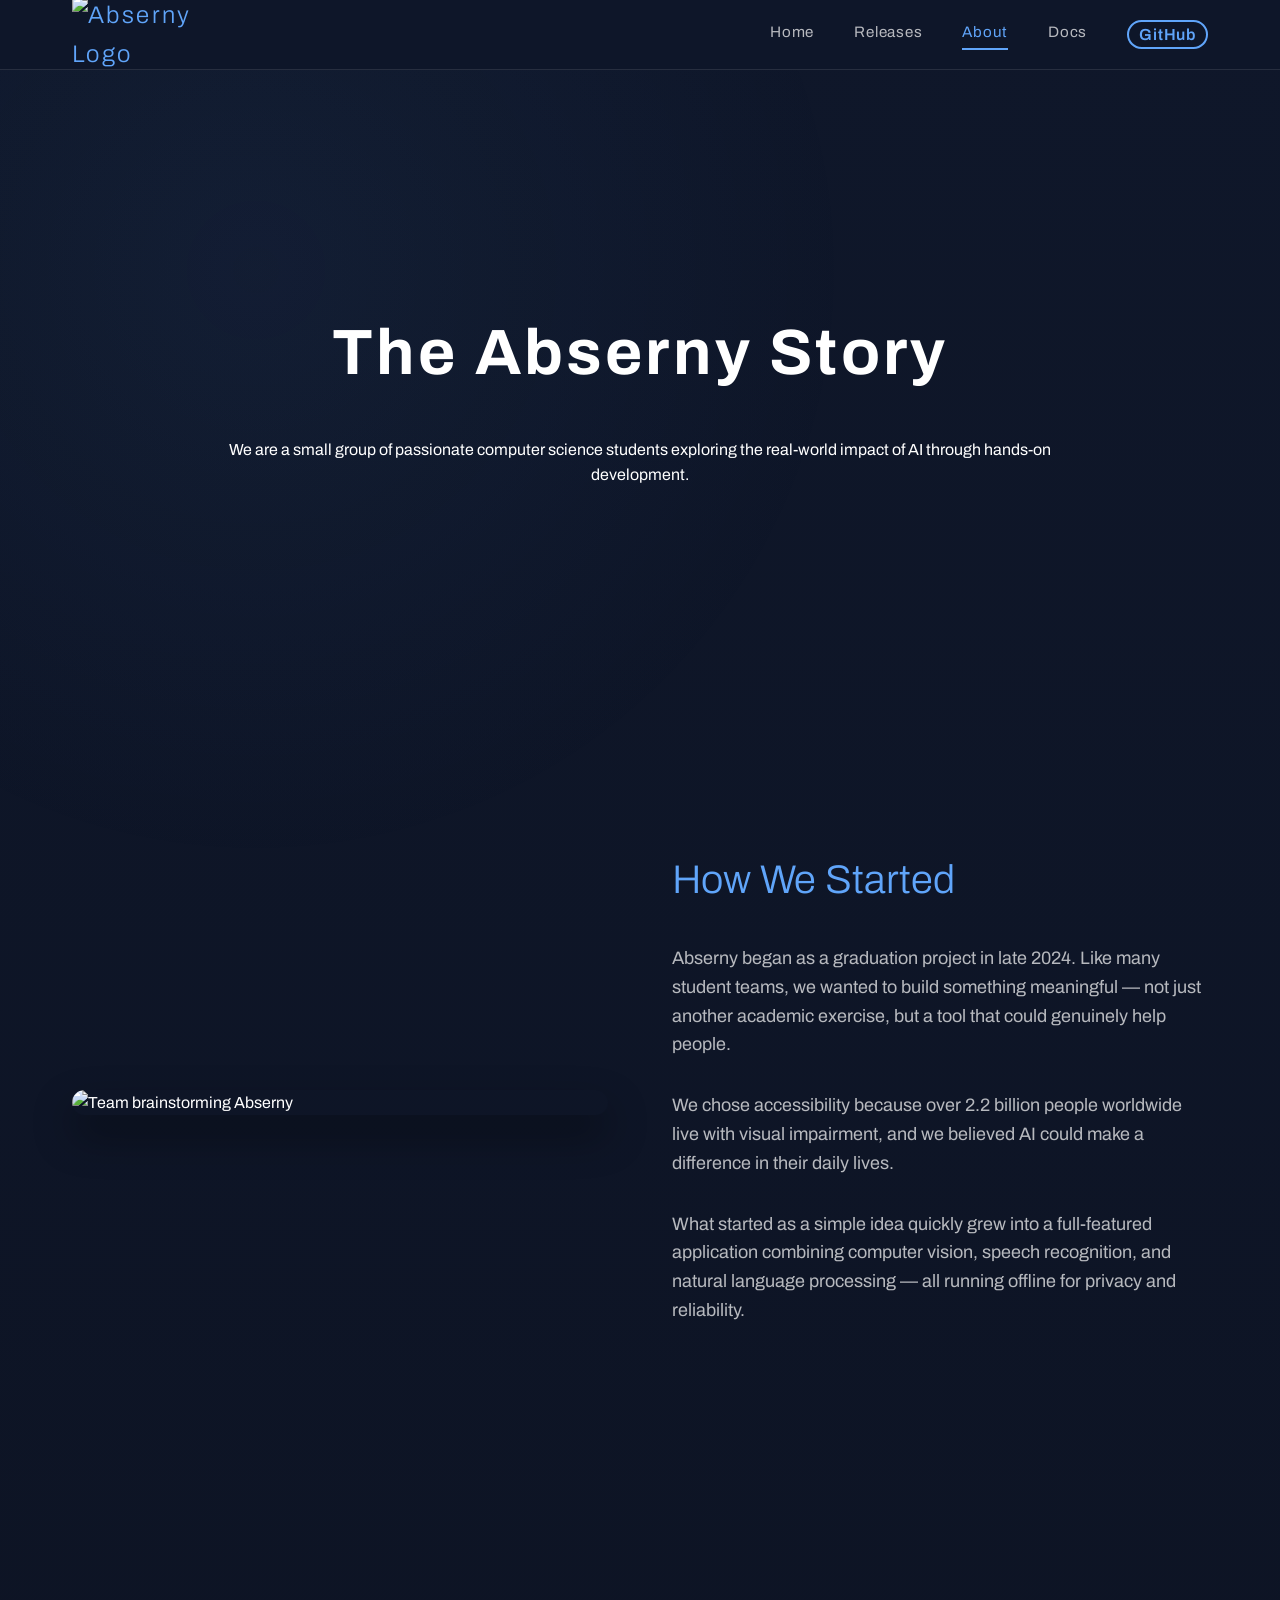
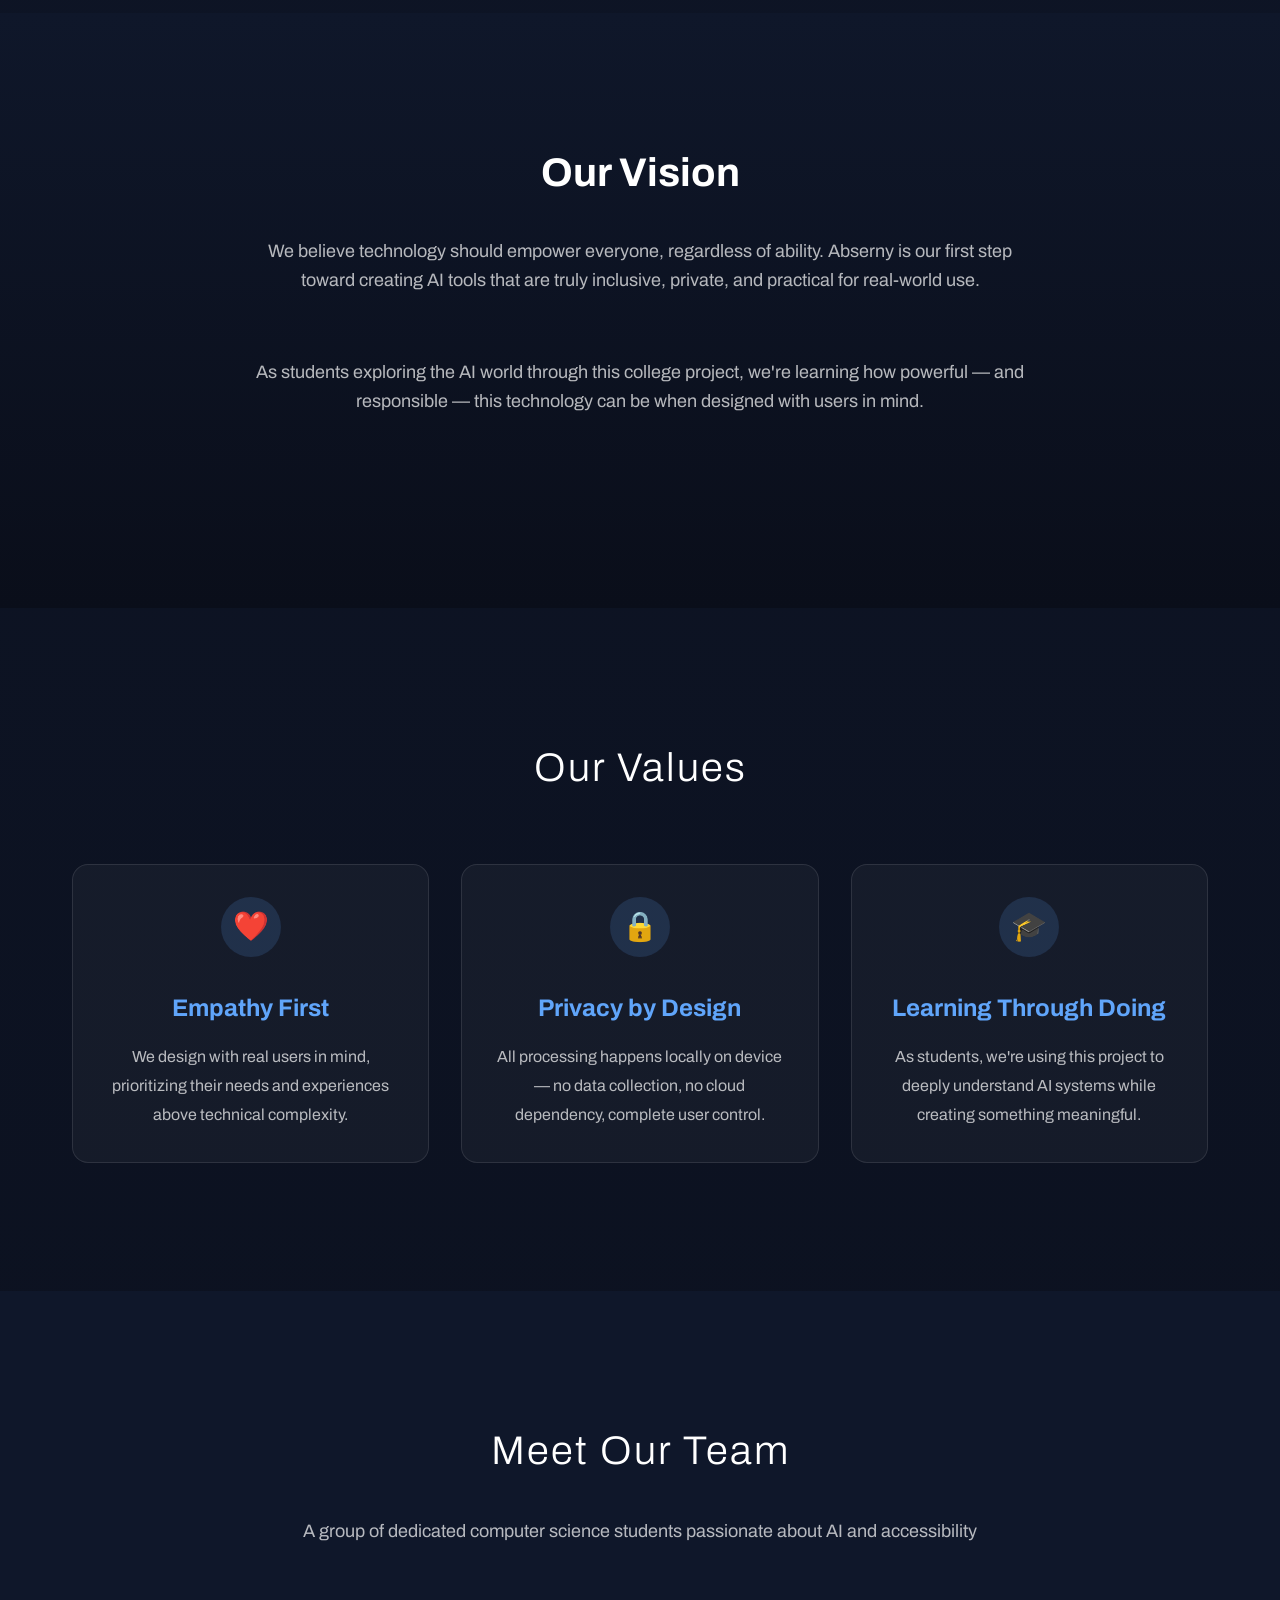
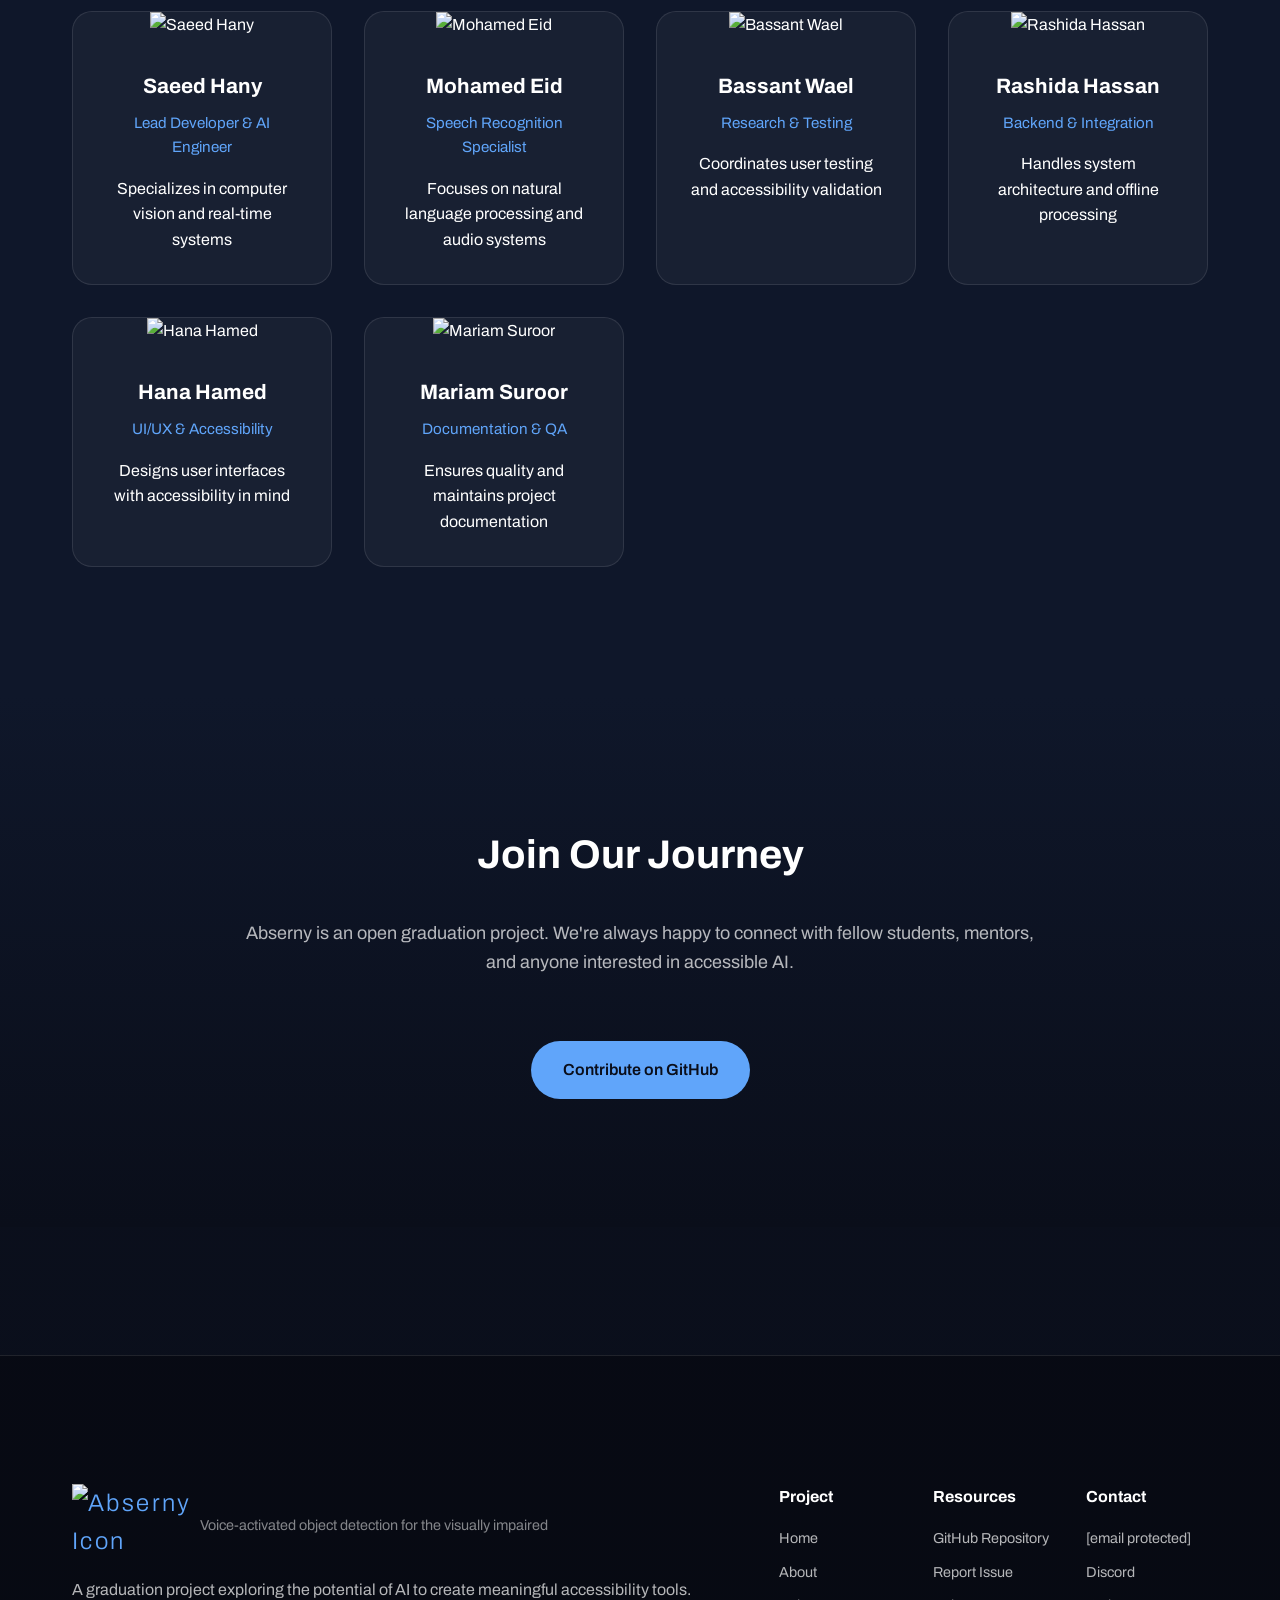
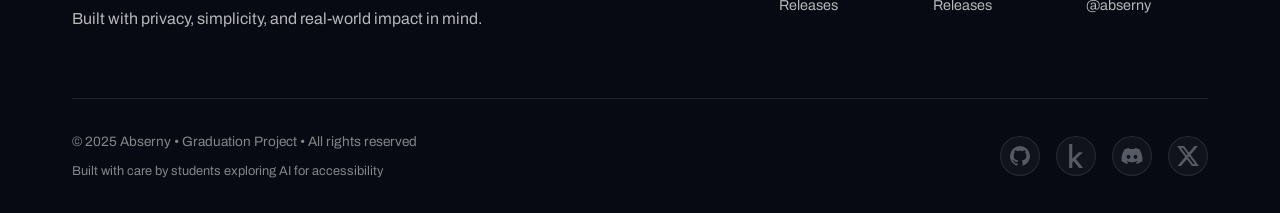
==== about.html @ bee93cde "clean things" ====
<!DOCTYPE html>
<html lang="en">
    <head>
        <meta charset="UTF-8">
        <meta name="viewport" content="width=device-width, initial-scale=1.0">
        <title>About Abserny - Our Team & Vision</title>
        <meta name="description" content="Learn about the Abserny team and our mission to create accessible AI tools for the visually impaired.">

        <!-- Fonts -->
        <link rel="preconnect" href="https://fonts.googleapis.com">
        <link rel="preconnect" href="https://fonts.gstatic.com" crossorigin>
        <link href="https://fonts.googleapis.com/css2?family=Archivo:ital,wght@0,100..900;1,100..900&display=swap" rel="stylesheet">

        <!-- Styles -->
        <link rel="stylesheet" href="style/style.css">
        <link rel="stylesheet" href="style/all.min.css">
    </head>
    <body>
        <!-- Header -->
        <header>
            <div class="container-header">
                <div class="header-content">
                    <a href="index.html" class="logo">
                        <img src="assets/images/absernyy.png" alt="Abserny Logo" width="120">
                    </a>
                    <nav>
                        <a href="index.html">Home</a>
                        <a href="releases.html">Releases</a>
                        <a href="about.html" class="active">About</a>
                        <a href="https://abserny.github.io/abserny.org/" target="_blank">Docs <i class="fas fa-external-link-alt"></i></a>
                        <a href="https://github.com/Abserny" class="github" target="_blank">GitHub</a>
                    </nav>
                </div>
            </div>
        </header>

        <main>
            <!-- Hero -->
            <section class="about-hero">
                <div class="container">
                    <div class="about-hero-content">
                        <h1>The Abserny Story</h1>
                        <p>We are a small group of passionate computer science students exploring the real-world impact of AI through hands-on development.</p>
                    </div>
                </div>
            </section>

            <!-- How We Started -->
            <section class="story-section">
                <div class="container">
                    <div class="story-grid">
                        <div class="story-image">
                            <img src="assets/images/fb.jpg" alt="Team brainstorming Abserny">
                        </div>
                        <div class="story-content">
                            <h2>How We Started</h2>
                            <p>Abserny began as a graduation project in late 2024. Like many student teams, we wanted to build something meaningful — not just another academic exercise, but a tool that could genuinely help people.</p>
                            <p>We chose accessibility because over 2.2 billion people worldwide live with visual impairment, and we believed AI could make a difference in their daily lives.</p>
                            <p>What started as a simple idea quickly grew into a full-featured application combining computer vision, speech recognition, and natural language processing — all running offline for privacy and reliability.</p>
                        </div>
                    </div>
                </div>
            </section>

            <!-- Our Vision -->
            <section class="vision-section">
                <div class="container">
                    <h2>Our Vision</h2>
                    <p>We believe technology should empower everyone, regardless of ability. Abserny is our first step toward creating AI tools that are truly inclusive, private, and practical for real-world use.</p>
                    <p>As students exploring the AI world through this college project, we're learning how powerful — and responsible — this technology can be when designed with users in mind.</p>
                </div>
            </section>

            <!-- Our Values -->
            <section class="values-section">
                <div class="container">
                    <h2 class="section-title">Our Values</h2>
                    <div class="values-grid">
                        <div class="value-card">
                            <div class="value-icon">❤️</div>
                            <h3>Empathy First</h3>
                            <p>We design with real users in mind, prioritizing their needs and experiences above technical complexity.</p>
                        </div>
                        <div class="value-card">
                            <div class="value-icon">🔒</div>
                            <h3>Privacy by Design</h3>
                            <p>All processing happens locally on device — no data collection, no cloud dependency, complete user control.</p>
                        </div>
                        <div class="value-card">
                            <div class="value-icon">🎓</div>
                            <h3>Learning Through Doing</h3>
                            <p>As students, we're using this project to deeply understand AI systems while creating something meaningful.</p>
                        </div>
                        <!-- <div class="value-card"> -->
                        <!--     <div class="value-icon">🌱</div> -->
                        <!--     <h3>Open & Accessible</h3> -->
                        <!--     <p>We share our code and knowledge freely, believing in open-source principles and inclusive technology.</p> -->
                        <!-- </div> -->
                    </div>
                </div>
            </section>

            <!-- Meet the Team -->
            <section class="team-section">
                <div class="container">
                    <h2 class="section-title">Meet Our Team</h2>
                    <p class="section-intro">A group of dedicated computer science students passionate about AI and accessibility</p>
                    <div class="team-grid">
                        <div class="team-member">
                            <img src="assets/images/fb.jpg" alt="Saeed Hany" class="team-photo">
                            <div class="team-info">
                                <h3>Saeed Hany</h3>
                                <p class="role">Lead Developer & AI Engineer</p>
                                <p>Specializes in computer vision and real-time systems</p>
                            </div>
                        </div>
                        <div class="team-member">
                            <img src="assets/images/fb.jpg" alt="Mohamed Eid" class="team-photo">
                            <div class="team-info">
                                <h3>Mohamed Eid</h3>
                                <p class="role">Speech Recognition Specialist</p>
                                <p>Focuses on natural language processing and audio systems</p>
                            </div>
                        </div>
                        <div class="team-member">
                            <img src="assets/images/fb.jpg" alt="Bassant Wael" class="team-photo">
                            <div class="team-info">
                                <h3>Bassant Wael</h3>
                                <p class="role">Research & Testing</p>
                                <p>Coordinates user testing and accessibility validation</p>
                            </div>
                        </div>
                        <div class="team-member">
                            <img src="assets/images/fb.jpg" alt="Rashida Hassan" class="team-photo">
                            <div class="team-info">
                                <h3>Rashida Hassan</h3>
                                <p class="role">Backend & Integration</p>
                                <p>Handles system architecture and offline processing</p>
                            </div>
                        </div>
                        <div class="team-member">
                            <img src="assets/images/fb.jpg" alt="Hana Hamed" class="team-photo">
                            <div class="team-info">
                                <h3>Hana Hamed</h3>
                                <p class="role">UI/UX & Accessibility</p>
                                <p>Designs user interfaces with accessibility in mind</p>
                            </div>
                        </div>
                        <div class="team-member">
                            <img src="assets/images/fb.jpg" alt="Mariam Suroor" class="team-photo">
                            <div class="team-info">
                                <h3>Mariam Suroor</h3>
                                <p class="role">Documentation & QA</p>
                                <p>Ensures quality and maintains project documentation</p>
                            </div>
                        </div>
                    </div>
                </div>
            </section>

            <!-- Join Section -->
            <section class="vision-section">
                <div class="container">
                    <h2>Join Our Journey</h2>
                    <p>Abserny is an open graduation project. We're always happy to connect with fellow students, mentors, and anyone interested in accessible AI.</p>
                    <a href="https://github.com/Abserny" class="btn-primary" target="_blank">Contribute on GitHub</a>
                </div>
            </section>
        </main>

        <!-- Footer -->
        <footer class="site-footer">
            <div class="container">
                <div class="footer-content">
                    <div class="footer-main">
                        <div class="footer-logo">
                            <span class="logo-text">
                                <img src="assets/images/absernyy.png" alt="Abserny Icon" width="120">
                            </span>
                            <p class="footer-tagline">Voice-activated object detection for the visually impaired</p>
                        </div>
                        <p class="footer-description">
                            A graduation project exploring the potential of AI to create meaningful accessibility tools.
                            Built with privacy, simplicity, and real-world impact in mind.
                        </p>
                    </div>

                    <div class="footer-links-grid">
                        <div class="footer-links-column">
                            <h4>Project</h4>
                            <ul>
                                <li><a href="index.html">Home</a></li>
                                <li><a href="about.html">About</a></li>
                                <li><a href="releases.html">Releases</a></li>
                            </ul>
                        </div>
                        <div class="footer-links-column">
                            <h4>Resources</h4>
                            <ul>
                                <li><a href="https://github.com/Abserny/Abserny" target="_blank">GitHub Repository</a></li>
                                <li><a href="https://github.com/Abserny/issues" target="_blank">Report Issue</a></li>
                                <li><a href="https://github.com/Abserny/releases" target="_blank">Releases</a></li>
                            </ul>
                        </div>
                        <div class="footer-links-column">
                            <h4>Contact</h4>
                            <ul>
                                <li><a href="/cdn-cgi/l/email-protection#95f6fafbe1f4f6e1d5f4f7e6f0e7fbecbbf6faf8"><span class="__cf_email__" data-cfemail="f99a96978d989a8db9989b8a9c8b9780d79a9694">[email&#160;protected]</span></a></li>
                                <li><a href="https://discord.gg/your-invite" target="_blank">Discord</a></li>
                                <li><a href="https://twitter.com/abserny" target="_blank">@abserny</a></li>
                            </ul>
                        </div>
                    </div>
                </div>

                <div class="footer-bottom">
                    <p class="copyright">
                        © 2025 Abserny • Graduation Project • All rights reserved<br>
                        <span class="credit">Built with care by students exploring AI for accessibility</span>
                    </p>
                    <div class="social-links">
                        <a href="https://github.com/Abserny" aria-label="GitHub">
                            <span class="mdi--github"></span>
                        </a>
                        <a href="https://kaggle.com/abserny" aria-label="Kaggle">
                            <span class="cib--kaggle"></span>
                        </a>
                        <a href="https://discord.gg/your-invite" aria-label="Discord">
                            <span class="ic--baseline-discord"></span>
                        </a>
                        <a href="https://twitter.com/abserny" aria-label="Twitter">
                            <span class="line-md--twitter-x"></span>
                        </a>
                    </div>
                </div>
            </div>
        </footer>

        <!-- Scripts -->
        <script src="https://cdnjs.cloudflare.com/ajax/libs/three.js/r134/three.min.js"></script>
        <script src="https://cdn.jsdelivr.net/npm/vanta@latest/dist/vanta.net.min.js"></script>

        <script src="main.js"></script>
---- style/style.css ----
* {
    margin: 0;
    padding: 0;
    box-sizing: border-box;
}

:root {
    /* Colors */
    --bg-dark: #0a0e1a;
    --bg-navy: #0f172a;
    --text-primary: #ffffff;
    --text-secondary: rgba(255, 255, 255, 0.7);
    --text-tertiary: rgba(255, 255, 255, 0.5);
    --accent-blue: #60a5fa;
    --accent-blue-dim: rgba(96, 165, 250, 0.15);
    --accent-green: #34d399;
    --card-bg: rgba(255, 255, 255, 0.04);
    --card-border: rgba(255, 255, 255, 0.1);

    /* Spacing */
    --spacing-xs: 0.5rem;
    --spacing-sm: 1rem;
    --spacing-md: 2rem;
    --spacing-lg: 4rem;
    --spacing-xl: 8rem;

    /* Typography */
    --font-family: "Archivo", sans-serif;
    --font-size-base: 1rem;
    --font-size-lg: 1.125rem;
    --font-size-xl: 1.5rem;
    --font-size-2xl: 2rem;
    --font-size-3xl: 2.5rem;
    --font-size-4xl: 3.5rem;

    /* Layout */
    --container-width: 1200px;
    --header-height: 70px;

    /* Transitions */
    --transition-fast: 0.2s ease;
    --transition-normal: 0.3s ease;
    --transition-slow: 0.5s ease;
}

/* === Base Styles === */
html {
    scroll-behavior: smooth;
}

body {
    font-family: var(--font-family);
    background: linear-gradient(180deg, var(--bg-navy) 0%, var(--bg-dark) 100%);
    color: var(--text-primary);
    line-height: 1.6;
    overflow-x: hidden;
    font-size: var(--font-size-base);
}

body::before {
    content: '';
    position: fixed;
    top: 0;
    left: 0;
    width: 100%;
    height: 100%;
    background: radial-gradient(circle at 20% 30%, rgba(96, 165, 250, 0.05) 0%, transparent 50%);
    pointer-events: none;
    z-index: 0;
}

/* === Container === */
.container-header {
    min-width: var(--container-width);
    margin: 0 auto;
    padding: 0 var(--spacing-md);
    position: relative;
    z-index: 1;
}

.container {
    max-width: var(--container-width);
    margin: 0 auto;
    padding: 0 var(--spacing-md);
    position: relative;
    z-index: 1;
}

/* === Header === */
header {
    position: fixed;
    top: 0;
    width: 100%;
    height: var(--header-height);
    background: rgba(15, 23, 42, 0.95);
    backdrop-filter: blur(10px);
    border-bottom: 1px solid var(--card-border);
    z-index: 100;
    display: flex;
    align-items: center;
}

.header-content {
    display: flex;
    justify-content: space-between;
    align-items: center;
    width: 100%;
}

.logo {
    font-size: var(--font-size-xl);
    font-weight: 300;
    letter-spacing: 0.1em;
    color: var(--accent-blue);
    text-decoration: none;
    display: flex;
    align-items: center;
    gap: var(--spacing-sm);
}

.logo img {
    display: block;
}

nav {
    display: flex;
    gap: 2.5rem;
}

nav a {
    color: var(--text-secondary);
    text-decoration: none;
    font-size: 0.95rem;
    letter-spacing: 0.05em;
    transition: color var(--transition-normal);
    position: relative;
}

.github{
    padding: 0 10px;
    /* background: var(--accent-blue); */
    color: var(--accent-blue);
    border-radius: 50px;
    font-weight: 600;
    font-size: var(--font-size-base);
    transition: all var(--transition-normal);
    border: 2px solid var(--accent-blue);
    cursor: pointer;
}

.github:hover {
    background: var(--accent-blue);
    color: var(--bg-dark);
}

nav a:hover,
nav a.active {
    color: var(--accent-blue);
}

nav a.active::after {
    content: '';
    position: absolute;
    bottom: -1px;
    left: 0;
    right: 0;
    height: 2px;
    background: var(--accent-blue);
}

nav a i {
    font-size: 12px;
}

/* === Hero Section === */
.hero {
    min-height: 100vh;
    display: flex;
    align-items: center;
    position: relative;
    padding-top: var(--header-height);
}

.hero-content {
    display: grid;
    grid-template-columns: 1fr 1fr;
    gap: var(--spacing-lg);
    align-items: center;
}

.hero-text h1 {
    font-size: var(--font-size-4xl);
    font-weight: 700;
    letter-spacing: 0.05em;
    margin-bottom: var(--spacing-md);
    background: linear-gradient(135deg, #ffffff 0%, var(--accent-blue) 100%);
    -webkit-background-clip: text;
    -webkit-text-fill-color: transparent;
    background-clip: text;
}

.subtitle {
    font-size: var(--font-size-lg);
    color: var(--text-secondary);
    margin-bottom: var(--spacing-lg);
}

/* === Buttons === */
.cta-button,
.btn-primary,
.btn-secondary {
    display: inline-flex;
    align-items: center;
    gap: var(--spacing-xs);
    padding: 1rem 2rem;
    background: var(--accent-blue);
    color: var(--bg-dark);
    text-decoration: none;
    border-radius: 50px;
    font-weight: 600;
    font-size: var(--font-size-base);
    transition: all var(--transition-normal);
    border: none;
    cursor: pointer;
}

.cta-button:hover,
.btn-primary:hover {
    /* transform: scale(1.05); */
    /* box-shadow: 0 10px 30px rgba(96, 165, 250, 0.4); */
}

.btn-secondary {
    background: var(--accent-blue-dim);
    color: var(--accent-blue);
    border: 1px solid var(--accent-blue);
}

.btn-secondary:hover {
    background: rgba(96, 165, 250, 0.25);
}

/* === Sections === */
section {
    padding: var(--spacing-xl) 0;
    position: relative;
}

.section-title {
    font-size: var(--font-size-3xl);
    font-weight: 300;
    letter-spacing: 0.05em;
    text-align: center;
    margin-bottom: var(--spacing-md);
}

.section-intro {
    text-align: center;
    font-size: var(--font-size-lg);
    color: var(--text-secondary);
    max-width: 800px;
    margin: 0 auto var(--spacing-lg);
    line-height: 1.8;
}

/* === Cards === */
.card,
.about-card,
.feature,
.tech-card,
.value-card {
    background: var(--card-bg);
    border: 1px solid var(--card-border);
    border-radius: 16px;
    padding: var(--spacing-md);
    transition: all var(--transition-normal);
}

.card:hover,
.about-card:hover,
.feature:hover,
.tech-card:hover,
.value-card:hover {
    border-color: var(--accent-blue);
    /* transform: translateY(-10px); */
    /* box-shadow: 0 20px 40px rgba(96, 165, 250, 0.1); */
}

.card h3,
.about-card h3,
.feature h3,
.tech-card h4,
.value-card h3 {
    color: var(--accent-blue);
    margin-bottom: var(--spacing-sm);
    font-size: var(--font-size-xl);
}

.card p,
.about-card p,
.feature p,
.tech-card p,
.value-card p {
    color: var(--text-secondary);
    line-height: 1.8;
}

/* === Grids === */
.about-grid,
.features-grid,
.tech-grid,
.values-grid {
    display: grid;
    text-align: center;
    grid-template-columns: repeat(auto-fit, minmax(300px, 1fr));
    gap: var(--spacing-md);
    margin-top: var(--spacing-lg);
}

/* === Process Flow Animation === */
.process-container {
    display: grid;
    grid-template-columns: 550px 1fr;
    gap: var(--spacing-lg);
    margin-top: var(--spacing-lg);
    align-items: start;
}

.process-flow {
    display: flex;
    flex-direction: column;
    gap: var(--spacing-sm);
}

.flow-step {
    display: flex;
    gap: var(--spacing-sm);
    padding: var(--spacing-sm);
    background: rgba(255, 255, 255, 0.02);
    border-radius: 12px;
    border: 1px solid transparent;
    transition: all var(--transition-normal);
    opacity: 0.5;
}

.flow-step.active {
    opacity: 1;
    border-color: var(--accent-blue);
    background: rgba(96, 165, 250, 0.1);
}

.step-icon {
    width: 50px;
    height: 50px;
    display: flex;
    align-items: center;
    justify-content: center;
    font-size: 1.5rem;
    background: var(--accent-blue-dim);
    border-radius: 10px;
    flex-shrink: 0;
}

.step-content {
    flex: 1;
}

.step-title {
    font-weight: 600;
    margin-bottom: 0.25rem;
    color: var(--text-primary);
}

.step-desc {
    font-size: 0.85rem;
    color: var(--text-tertiary);
    line-height: 1.4;
}

.scene-area {
    background: rgba(0, 0, 0, 0.3);
    border: 1px solid var(--card-border);
    border-radius: 16px;
    height: 100%;
    position: relative;
    overflow: hidden;
}

.scene-header {
    padding: var(--spacing-sm) var(--spacing-md);
    border-bottom: 1px solid var(--card-border);
}

.scene-status {
    display: flex;
    align-items: center;
    gap: var(--spacing-xs);
}

.status-dot {
    width: 10px;
    height: 10px;
    background: var(--accent-green);
    border-radius: 50%;
    animation: pulse 2s infinite;
}

@keyframes pulse {
0%, 100% { opacity: 1; }
50% { opacity: 0.5; }
}

.scene-stage {
    padding: var(--spacing-md);
    max-height: 440px;
    min-height: 440px;
    display: flex;
    flex-direction: column;
    justify-content: center;
    align-items: center;
    position: relative;
}

/* Animation Screens */
.init-screen,
.listening-screen,
.voice-command-screen,
.detection-screen,
.complete-screen {
    text-align: center;
    opacity: 0;
    transform: scale(0.9);
    transition: all var(--transition-slow);
}

.init-screen.active,
.listening-screen.active,
.voice-command-screen.active,
.detection-screen.active,
.complete-screen.active {
    opacity: 1;
    transform: scale(1);
}

.init-icon,
.mic-icon-large,
.complete-icon {
    font-size: 4rem;
    margin-bottom: var(--spacing-sm);
}

.init-text,
.listening-text,
.voice-text,
.complete-text {
    font-size: var(--font-size-xl);
    margin-bottom: var(--spacing-sm);
}

.trigger-words,
.cooldown-timer {
    color: var(--text-tertiary);
    font-size: 0.9rem;
}

.init-progress {
    width: 200px;
    height: 4px;
    background: rgba(255, 255, 255, 0.1);
    border-radius: 2px;
    margin: var(--spacing-sm) auto 0;
    overflow: hidden;
}

.init-progress-bar {
    height: 100%;
    background: var(--accent-blue);
    animation: progress 2s ease-in-out infinite;
}

@keyframes progress {
0% { width: 0%; }
50% { width: 70%; }
100% { width: 100%; }
}

/* Voice Wave Animation */
.voice-wave {
    display: flex;
    gap: 8px;
    justify-content: center;
    margin-bottom: var(--spacing-sm);
}

.voice-circle {
    width: 20px;
    height: 20px;
    background: var(--accent-blue);
    border-radius: 50%;
    animation: wave 1.5s ease-in-out infinite;
}

.voice-circle:nth-child(2) { animation-delay: 0.2s; }
.voice-circle:nth-child(3) { animation-delay: 0.4s; }

@keyframes wave {
0%, 100% { transform: scale(1); opacity: 1; }
50% { transform: scale(1.5); opacity: 0.5; }
}

/* Detection Boxes */
.detection-screen {
    position: relative;
    width: 100%;
    height: 400px;
}

.camera-flash {
    position: absolute;
    inset: 0;
    background: white;
    opacity: 0;
    transition: opacity 0.3s;
}

.camera-flash.active {
    opacity: 0.8;
}

.detection-box {
    position: absolute;
    border: 2px solid var(--accent-blue);
    border-radius: 4px;
    opacity: 0;
}

.detection-label {
    position: absolute;
    top: -25px;
    left: 0;
    background: var(--accent-blue);
    color: var(--bg-dark);
    padding: 0.25rem 0.75rem;
    border-radius: 4px;
    font-size: 0.85rem;
    font-weight: 600;
}

@keyframes boxDraw {
from {
    opacity: 0;
    transform: scale(0.7);
}
to {
    opacity: 1;
    transform: scale(1);
}
}


/* Audio Wave */
.audio-wave {
    display: flex;
    gap: 6px;
    justify-content: center;
    align-items: flex-end;
    height: 60px;
    margin: var(--spacing-md) 0;
    opacity: 0;
}

.audio-wave.active {
    opacity: 1;
}

.wave-bar {
    width: 6px;
    background: var(--accent-blue);
    border-radius: 3px;
    animation: audioWave 1s ease-in-out infinite;
}

.wave-bar:nth-child(2) { animation-delay: 0.1s; }
.wave-bar:nth-child(3) { animation-delay: 0.2s; }
.wave-bar:nth-child(4) { animation-delay: 0.3s; }
.wave-bar:nth-child(5) { animation-delay: 0.4s; }

@keyframes audioWave {
0%, 100% { height: 10px; }
50% { height: 50px; }
}

.result-text {
    position: absolute;
    bottom: 20px;
    left: 50%;
    transform: translateX(-50%);
    font-size: var(--font-size-lg);
    color: var(--accent-green);
    opacity: 0;
    background: rgba(0,0,0,0.4);
    padding: 8px 16px;
    border-radius: 10px;
}

.result-text.active {
    opacity: 1;
    animation: fadeIn 0.5s ease-in;
}

@keyframes fadeIn {
from { opacity: 0; transform: translateY(10px); }
to { opacity: 1; transform: translateY(0); }
}

/* === Hero Visual === */
.hero-visual {
    position: relative;
    height: 400px;
    background: rgba(0, 0, 0, 0.2);
    border-radius: 20px;
    border: 1px solid var(--card-border);
    overflow: hidden;
}

.scene-overlay {
    position: absolute;
    inset: 0;
    display: flex;
    align-items: center;
    justify-content: center;
}

.detection-box.floating {
    animation: float 3s ease-in-out infinite;
}


.detection-box.box1 {
    top: 20%;
    left: 15%;
    width: 100px;
    height: 150px;
    animation-delay: 0s;
}

.detection-box.box2 {
    top: 50%;
    right: 20%;
    width: 120px;
    height: 80px;
    animation-delay: 1s;
}

.detection-box.box3 {
    bottom: 20%;
    left: 40%;
    width: 80px;
    height: 80px;
    animation-delay: 2s;
}

@keyframes float {
0%, 100% { transform: translateY(0px); }
50% { transform: translateY(-20px); }
}

.hero-visual .audio-wave {
    position: absolute;
    bottom: 20px;
    left: 50%;
    transform: translateX(-50%);
    opacity: 1;
}

/* === About Section Styles === */
.about-hero {
    min-height: 80vh;
    display: flex;
    align-items: center;
    padding: calc(var(--header-height) + var(--spacing-xl)) 0 var(--spacing-xl);
}

.about-hero-content {
    text-align: center;
    max-width: 900px;
    margin: 0 auto;
}

.about-hero h1 {
    font-size: 4rem;
    font-weight: 700;
    letter-spacing: 0.05em;
    margin-bottom: var(--spacing-md);
}

.story-section {
    padding: var(--spacing-xl) 0;
}

.story-grid {
    display: grid;
    grid-template-columns: 1fr 1fr;
    gap: var(--spacing-lg);
    align-items: center;
    margin-bottom: var(--spacing-xl);
}

.story-grid.reverse {
    direction: rtl;
}

.story-grid.reverse > div {
    direction: ltr;
}

.story-image {
    border-radius: 16px;
    overflow: hidden;
    box-shadow: 0 20px 40px rgba(0, 0, 0, 0.4);
}

.story-image img {
    width: 100%;
    height: auto;
    display: block;
}

.story-content h2 {
    font-size: var(--font-size-3xl);
    font-weight: 300;
    margin-bottom: var(--spacing-md);
    color: var(--accent-blue);
}

.story-content p {
    font-size: var(--font-size-lg);
    color: var(--text-secondary);
    margin-bottom: var(--spacing-md);
}

.vision-section {
    background: linear-gradient(to bottom, var(--bg-navy), var(--bg-dark));
    padding: var(--spacing-xl) 0;
    text-align: center;
}

.vision-section h2 {
    font-size: var(--font-size-3xl);
    margin-bottom: var(--spacing-md);
}

.vision-section p {
    max-width: 800px;
    margin: 0 auto var(--spacing-lg);
    font-size: var(--font-size-lg);
    color: var(--text-secondary);
}

.value-icon {
    width: 60px;
    height: 60px;
    background: var(--accent-blue-dim);
    border-radius: 50%;
    display: flex;
    align-items: center;
    justify-content: center;
    margin: 0 auto var(--spacing-md);
    font-size: 1.8rem;
}

/* Team Grid */
.team-section {
    padding: var(--spacing-xl) 0;
    background: var(--bg-navy);
}

.team-grid {
    display: grid;
    grid-template-columns: repeat(auto-fit, minmax(250px, 1fr));
    gap: var(--spacing-md);
    margin-top: var(--spacing-lg);
}

.team-member {
    background: var(--card-bg);
    border: 1px solid var(--card-border);
    border-radius: 20px;
    overflow: hidden;
    text-align: center;
    transition: all var(--transition-normal);
}

.team-member:hover {
    border-color: var(--accent-blue);
    /* transform: translateY(-10px); */
}

.team-photo {
    width: 100%;
    height: 280px;
    object-fit: cover;
}

.team-info {
    padding: var(--spacing-md);
}

.team-info h3 {
    font-size: 1.3rem;
    margin-bottom: var(--spacing-xs);
}

.team-info .role {
    color: var(--accent-blue);
    font-size: 0.95rem;
    margin-bottom: var(--spacing-sm);
}

/* === Footer === */
.site-footer {
    background: rgba(0, 0, 0, 0.3);
    border-top: 1px solid var(--card-border);
    padding: var(--spacing-xl) 0 var(--spacing-md);
    margin-top: var(--spacing-xl);
}

.footer-content {
    display: grid;
    grid-template-columns: 1.5fr 1fr;
    gap: var(--spacing-lg);
    margin-bottom: var(--spacing-lg);
}

.footer-logo {
    display: flex;
    align-items: center;
    gap: var(--spacing-xs);
    margin-bottom: var(--spacing-sm);
}

.logo-text {
    font-size: var(--font-size-xl);
    font-weight: 300;
    letter-spacing: 0.1em;
    color: var(--accent-blue);
    display: flex;
    align-items: center;
    gap: var(--spacing-xs);
}

.footer-tagline {
    color: var(--text-tertiary);
    font-size: 0.9rem;
    margin-top: var(--spacing-xs);
}

.footer-description {
    color: var(--text-secondary);
    line-height: 1.8;
    margin-top: var(--spacing-sm);
}

.footer-links-grid {
    display: grid;
    grid-template-columns: repeat(3, 1fr);
    gap: var(--spacing-md);
}

.footer-links-column h4 {
    margin-bottom: var(--spacing-sm);
    color: var(--text-primary);
    font-size: 1rem;
}

.footer-links-column ul {
    list-style: none;
}

.footer-links-column li {
    margin-bottom: var(--spacing-xs);
}

.footer-links-column a {
    color: var(--text-secondary);
    text-decoration: none;
    font-size: 0.9rem;
    transition: color var(--transition-normal);
}

.footer-links-column a:hover {
    color: var(--accent-blue);
}

.footer-bottom {
    display: flex;
    justify-content: space-between;
    align-items: center;
    padding-top: var(--spacing-md);
    border-top: 1px solid var(--card-border);
}

.copyright {
    color: var(--text-tertiary);
    font-size: 0.85rem;
}

.credit {
    display: block;
    margin-top: var(--spacing-xs);
    font-size: 0.8rem;
}

.social-links {
    display: flex;
    gap: var(--spacing-sm);
}

.social-links a {
    width: 40px;
    height: 40px;
    display: flex;
    align-items: center;
    justify-content: center;
    background: var(--card-bg);
    border: 1px solid var(--card-border);
    border-radius: 50%;
    transition: all var(--transition-normal);
}

.social-links a:hover {
    background: var(--accent-blue-dim);
    border-color: var(--accent-blue);
    transform: translateY(-3px);
}

/* === Icons === */
.mdi--github,
.line-md--twitter-x,
.ic--baseline-discord,
.cib--kaggle {
    display: inline-block;
    width: 24px;
    height: 24px;
    background-repeat: no-repeat;
    background-size: 100% 100%;
}

.mdi--github {
    background-image: url("data:image/svg+xml,%3Csvg xmlns='http://www.w3.org/2000/svg' viewBox='0 0 24 24'%3E%3Cpath fill='%23565A64' d='M12 2A10 10 0 0 0 2 12c0 4.42 2.87 8.17 6.84 9.5c.5.08.66-.23.66-.5v-1.69c-2.77.6-3.36-1.34-3.36-1.34c-.46-1.16-1.11-1.47-1.11-1.47c-.91-.62.07-.6.07-.6c1 .07 1.53 1.03 1.53 1.03c.87 1.52 2.34 1.07 2.91.83c.09-.65.35-1.09.63-1.34c-2.22-.25-4.55-1.11-4.55-4.92c0-1.11.38-2 1.03-2.71c-.1-.25-.45-1.29.1-2.64c0 0 .84-.27 2.75 1.02c.79-.22 1.65-.33 2.5-.33s1.71.11 2.5.33c1.91-1.29 2.75-1.02 2.75-1.02c.55 1.35.2 2.39.1 2.64c.65.71 1.03 1.6 1.03 2.71c0 3.82-2.34 4.66-4.57 4.91c.36.31.69.92.69 1.85V21c0 .27.16.59.67.5C19.14 20.16 22 16.42 22 12A10 10 0 0 0 12 2'/%3E%3C/svg%3E");
}

.line-md--twitter-x {
    background-image: url("data:image/svg+xml,%3Csvg xmlns='http://www.w3.org/2000/svg' viewBox='0 0 24 24'%3E%3Cg fill='%23565A64'%3E%3Cpath d='M1 2h2.5L3.5 2h-2.5zM5.5 2h2.5L7.2 2h-2.5z'%3E%3Canimate fill='freeze' attributeName='d' dur='0.4s' values='M1 2h2.5L3.5 2h-2.5zM5.5 2h2.5L7.2 2h-2.5z;M1 2h2.5L18.5 22h-2.5zM5.5 2h2.5L23 22h-2.5z'/%3E%3C/path%3E%3Cpath d='M3 2h5v0h-5zM16 22h5v0h-5z'%3E%3Canimate fill='freeze' attributeName='d' begin='0.4s' dur='0.4s' values='M3 2h5v0h-5zM16 22h5v0h-5z;M3 2h5v2h-5zM16 22h5v-2h-5z'/%3E%3C/path%3E%3Cpath d='M18.5 2h3.5L22 2h-3.5z'%3E%3Canimate fill='freeze' attributeName='d' begin='0.5s' dur='0.4s' values='M18.5 2h3.5L22 2h-3.5z;M18.5 2h3.5L5 22h-3.5z'/%3E%3C/path%3E%3C/g%3E%3C/svg%3E");
}

.ic--baseline-discord {
    background-image: url("data:image/svg+xml,%3Csvg xmlns='http://www.w3.org/2000/svg' viewBox='0 0 24 24'%3E%3Cpath fill='%23565A64' d='M19.27 5.33C17.94 4.71 16.5 4.26 15 4a.1.1 0 0 0-.07.03c-.18.33-.39.76-.53 1.09a16.1 16.1 0 0 0-4.8 0c-.14-.34-.35-.76-.54-1.09c-.01-.02-.04-.03-.07-.03c-1.5.26-2.93.71-4.27 1.33c-.01 0-.02.01-.03.02c-2.72 4.07-3.47 8.03-3.1 11.95c0 .02.01.04.03.05c1.8 1.32 3.53 2.12 5.24 2.65c.03.01.06 0 .07-.02c.4-.55.76-1.13 1.07-1.74c.02-.04 0-.08-.04-.09c-.57-.22-1.11-.48-1.64-.78c-.04-.02-.04-.08-.01-.11c.11-.08.22-.17.33-.25c.02-.02.05-.02.07-.01c3.44 1.57 7.15 1.57 10.55 0c.02-.01.05-.01.07.01c.11.09.22.17.33.26c.04.03.04.09-.01.11c-.52.31-1.07.56-1.64.78c-.04.01-.05.06-.04.09c.32.61.68 1.19 1.07 1.74c.03.01.06.02.09.01c1.72-.53 3.45-1.33 5.25-2.65c.02-.01.03-.03.03-.05c.44-4.53-.73-8.46-3.1-11.95c-.01-.01-.02-.02-.04-.02M8.52 14.91c-1.03 0-1.89-.95-1.89-2.12s.84-2.12 1.89-2.12c1.06 0 1.9.96 1.89 2.12c0 1.17-.84 2.12-1.89 2.12m6.97 0c-1.03 0-1.89-.95-1.89-2.12s.84-2.12 1.89-2.12c1.06 0 1.9.96 1.89 2.12c0 1.17-.83 2.12-1.89 2.12'/%3E%3C/svg%3E");
}

.cib--kaggle {
    background-image: url("data:image/svg+xml,%3Csvg xmlns='http://www.w3.org/2000/svg' viewBox='0 0 32 32'%3E%3Cpath fill='%23565A64' d='M25.099 31.812c-.025.12-.156.188-.375.188h-4.183q-.374 0-.656-.328l-6.907-8.787l-1.932 1.828v6.817c0 .313-.151.469-.463.469H7.338q-.468 0-.469-.469V.469c0-.308.157-.469.469-.469h3.245c.312 0 .463.161.463.469v19.124l8.271-8.359c.224-.224.443-.328.661-.328h4.319q.287-.002.38.239q.094.3-.047.417l-8.74 8.459l9.115 11.343c.125.141.156.276.093.48z'/%3E%3C/svg%3E");
}

/* === Responsive Design === */
@media (max-width: 968px) {
    :root {
        --font-size-4xl: 2.5rem;
        --font-size-3xl: 2rem;
    }

    .hero-content,
    .story-grid,
    .footer-content {
        grid-template-columns: 1fr;
    }

    .process-container {
        grid-template-columns: 1fr;
    }

    .footer-links-grid {
        grid-template-columns: repeat(2, 1fr);
    }

    nav {
        display: none;
    }

    .footer-bottom {
        flex-direction: column;
        gap: var(--spacing-sm);
        text-align: center;
    }
}

@media (max-width: 640px) {
    :root {
        --font-size-4xl: 2rem;
        --spacing-xl: 4rem;
    }

    .container {
        padding: 0 var(--spacing-sm);
    }

    .about-grid,
    .features-grid,
    .tech-grid,
    .values-grid {
        grid-template-columns: 1fr;
    }

    .footer-links-grid {
        grid-template-columns: 1fr;
        text-align: center;
    }
}

/* === Releases Page Styles === */
.release-hero {
    padding: calc(var(--header-height) + var(--spacing-xl)) 0 var(--spacing-lg);
    text-align: center;
}

.release-hero h1 {
    font-size: var(--font-size-4xl);
    font-weight: 300;
    letter-spacing: 0.1em;
    margin-bottom: var(--spacing-md);
}

.release-hero p {
    font-size: var(--font-size-lg);
    color: var(--text-secondary);
    max-width: 800px;
    margin: 0 auto;
}

.releases-grid {
    display: grid;
    grid-template-columns: repeat(auto-fit, minmax(350px, 1fr));
    gap: var(--spacing-lg);
    margin-top: var(--spacing-lg);
}

.release-card {
    background: var(--card-bg);
    border: 1px solid var(--card-border);
    border-radius: 16px;
    padding: var(--spacing-md);
    transition: all var(--transition-normal);
    position: relative;
}

.release-card:hover {
    border-color: var(--accent-blue);
    /* transform: translateY(-10px); */
    box-shadow: 0 20px 40px rgba(96, 165, 250, 0.1);
}

.release-badge {
    position: absolute;
    top: -12px;
    right: var(--spacing-md);
    background: var(--accent-blue);
    color: var(--bg-dark);
    padding: 0.4rem 1rem;
    border-radius: 20px;
    font-size: 0.85rem;
    font-weight: 600;
    letter-spacing: 0.05em;
}

.release-badge.badge-development {
    background: #f59e0b;
}

.release-badge.badge-planned {
    background: var(--text-tertiary);
}

.release-card h3 {
    font-size: 1.8rem;
    margin-bottom: var(--spacing-sm);
    color: var(--accent-blue);
    margin-top: var(--spacing-sm);
}

.release-date {
    color: var(--text-tertiary);
    font-size: 0.95rem;
    margin-bottom: var(--spacing-md);
}

.release-card p {
    color: var(--text-secondary);
    margin-bottom: var(--spacing-md);
    line-height: 1.7;
}

.release-links {
    display: flex;
    flex-wrap: wrap;
    gap: var(--spacing-sm);
}

/* === Install/Coming Soon Page Styles === */
.coming-soon-page {
    min-height: calc(100vh - var(--header-height));
    display: flex;
    align-items: center;
    justify-content: center;
    padding: calc(var(--header-height) + var(--spacing-lg)) var(--spacing-md) var(--spacing-lg);
}

.coming-soon-content {
    max-width: 900px;
    text-align: center;
}

.mobile-icon {
    font-size: 5rem;
    margin-bottom: var(--spacing-md);
    animation: float 3s ease-in-out infinite;
}

.coming-soon-content h1 {
    font-size: var(--font-size-4xl);
    font-weight: 700;
    margin-bottom: var(--spacing-md);
}

.coming-soon-content > p {
    font-size: var(--font-size-lg);
    color: var(--text-secondary);
    margin-bottom: var(--spacing-lg);
    line-height: 1.8;
}

.features-preview {
    display: grid;
    grid-template-columns: repeat(auto-fit, minmax(250px, 1fr));
    gap: var(--spacing-md);
    margin: var(--spacing-xl) 0;
}

.preview-item {
    background: var(--card-bg);
    border: 1px solid var(--card-border);
    border-radius: 12px;
    padding: var(--spacing-md);
    transition: all var(--transition-normal);
}

.preview-item:hover {
    border-color: var(--accent-blue);
    /* transform: translateY(-5px); */
}

.preview-icon {
    font-size: 2.5rem;
    display: block;
    margin-bottom: var(--spacing-sm);
}

.preview-item h3 {
    font-size: 1.2rem;
    margin-bottom: var(--spacing-xs);
    color: var(--text-primary);
}

.preview-item p {
    font-size: 0.9rem;
    color: var(--text-secondary);
}

.notify-section {
    background: linear-gradient(135deg, var(--accent-blue-dim), rgba(52, 211, 153, 0.1));
    border-radius: 16px;
    padding: var(--spacing-lg);
    margin: var(--spacing-xl) 0;
}

.notify-section h2 {
    font-size: var(--font-size-2xl);
    margin-bottom: var(--spacing-sm);
}

.notify-section p {
    font-size: var(--font-size-lg);
    color: var(--text-secondary);
    margin-bottom: var(--spacing-md);
}

.notify-buttons {
    display: flex;
    gap: var(--spacing-sm);
    justify-content: center;
    flex-wrap: wrap;
}

.status-info {
    margin: var(--spacing-xl) 0;
    text-align: left;
}

.status-info h3 {
    font-size: var(--font-size-2xl);
    margin-bottom: var(--spacing-md);
    text-align: center;
}

.status-timeline {
    max-width: 600px;
    margin: 0 auto;
}

.status-item {
    display: flex;
    gap: var(--spacing-sm);
    padding: var(--spacing-md);
    border-left: 2px solid var(--card-border);
    margin-left: 1rem;
    position: relative;
    opacity: 0.5;
}

.status-item.completed,
.status-item.active {
    opacity: 1;
}

.status-item.completed {
    border-left-color: var(--accent-green);
}

.status-item.active {
    border-left-color: var(--accent-blue);
}

.status-marker {
    width: 30px;
    height: 30px;
    display: flex;
    align-items: center;
    justify-content: center;
    background: var(--card-bg);
    border: 2px solid var(--card-border);
    border-radius: 50%;
    position: absolute;
    left: -16px;
    font-size: 0.9rem;
}

.status-item.completed .status-marker {
    background: var(--accent-green);
    border-color: var(--accent-green);
    color: var(--bg-dark);
}

.status-item.active .status-marker {
    background: var(--accent-blue);
    border-color: var(--accent-blue);
    color: var(--bg-dark);
    animation: pulse 2s infinite;
}

.status-content {
    flex: 1;
    padding-left: var(--spacing-md);
}

.status-content h4 {
    font-size: 1.1rem;
    margin-bottom: 0.25rem;
    color: var(--text-primary);
}

.status-content p {
    font-size: 0.9rem;
    color: var(--text-secondary);
}

.back-link {
    display: inline-block;
    margin-top: var(--spacing-lg);
    color: var(--accent-blue);
    text-decoration: none;
    font-size: var(--font-size-lg);
    transition: all var(--transition-normal);
}

.back-link:hover {
    transform: translateX(-5px);
}

/* === Responsive Updates === */
@media (max-width: 968px) {
    min .releases-grid {
        grid-template-columns: 1fr;
    }

    .features-preview {
        grid-template-columns: 1fr;
    }

    .notify-buttons {
        flex-direction: column;
    }
}

@media (max-width: 640px) {
    .release-hero h1,
    .coming-soon-content h1 {
        font-size: 2.5rem;
    }

    .mobile-icon {
        font-size: 3.5rem;
    }
}
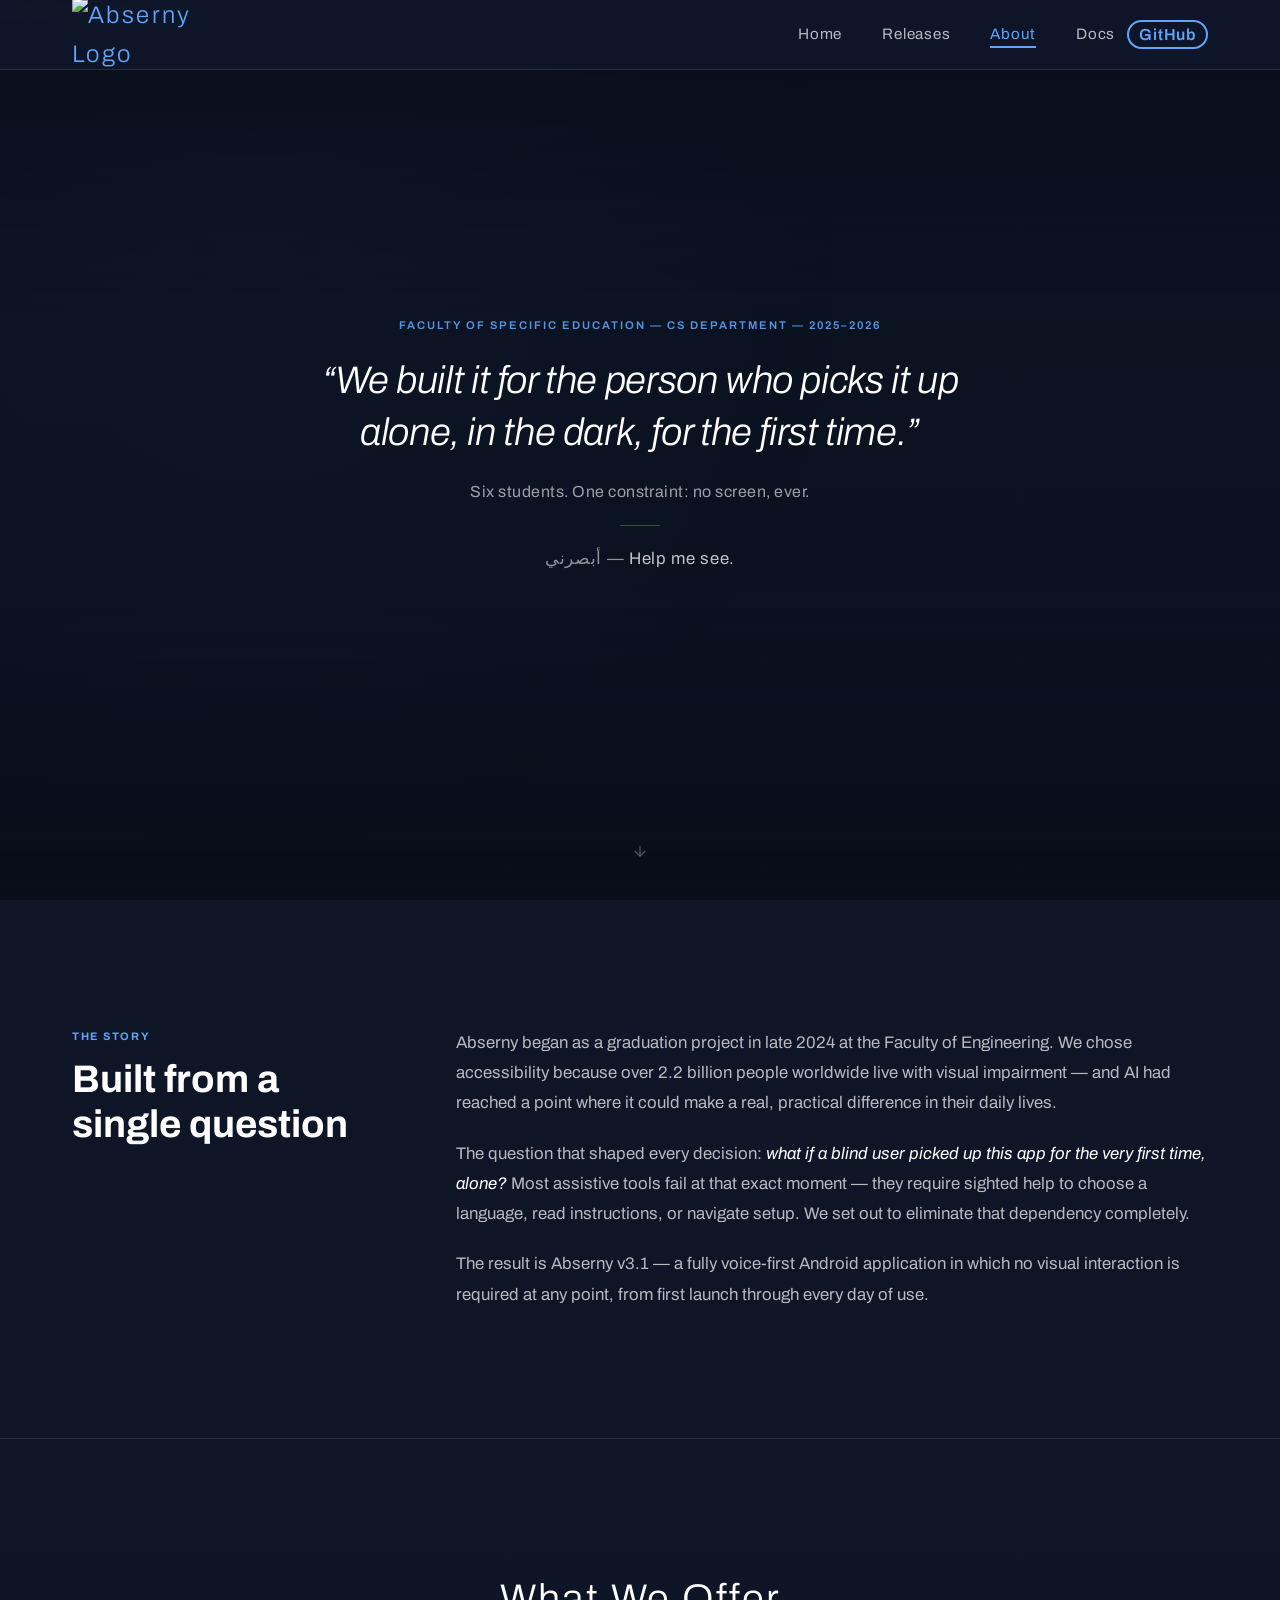
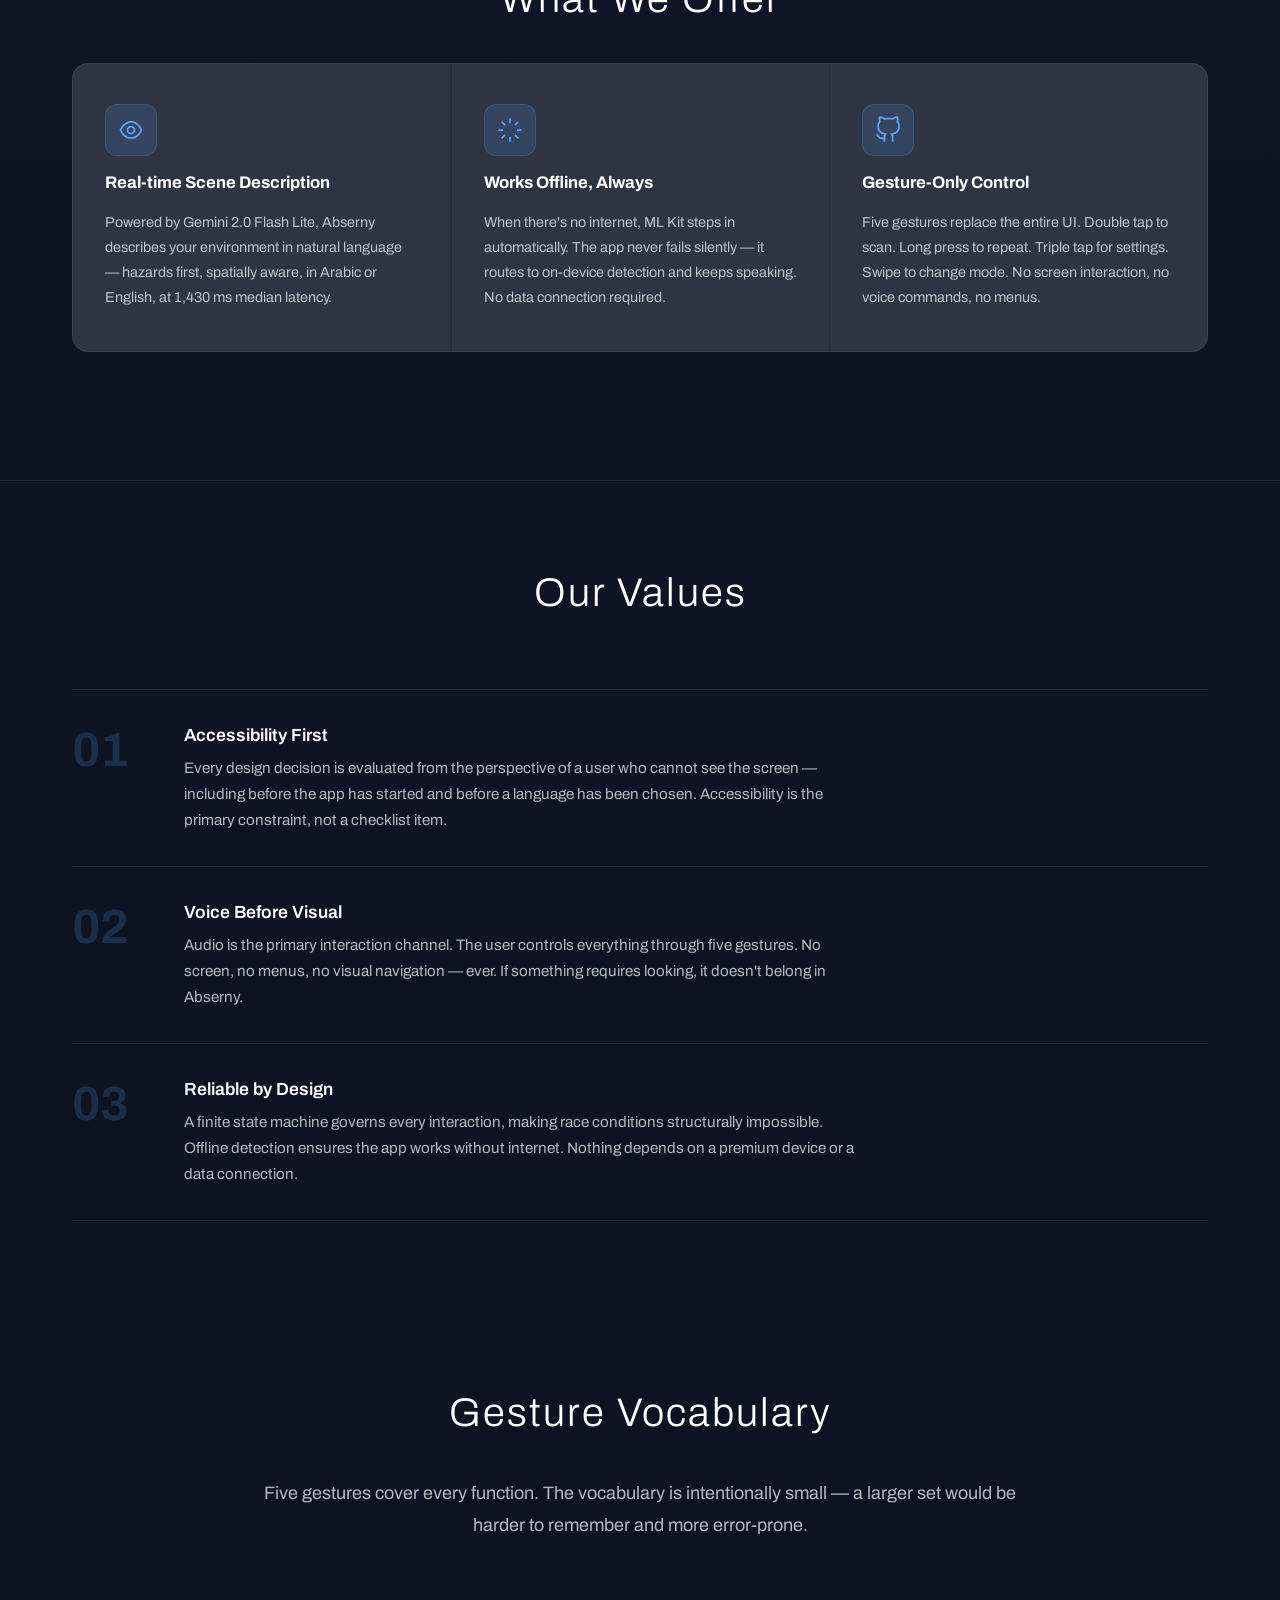
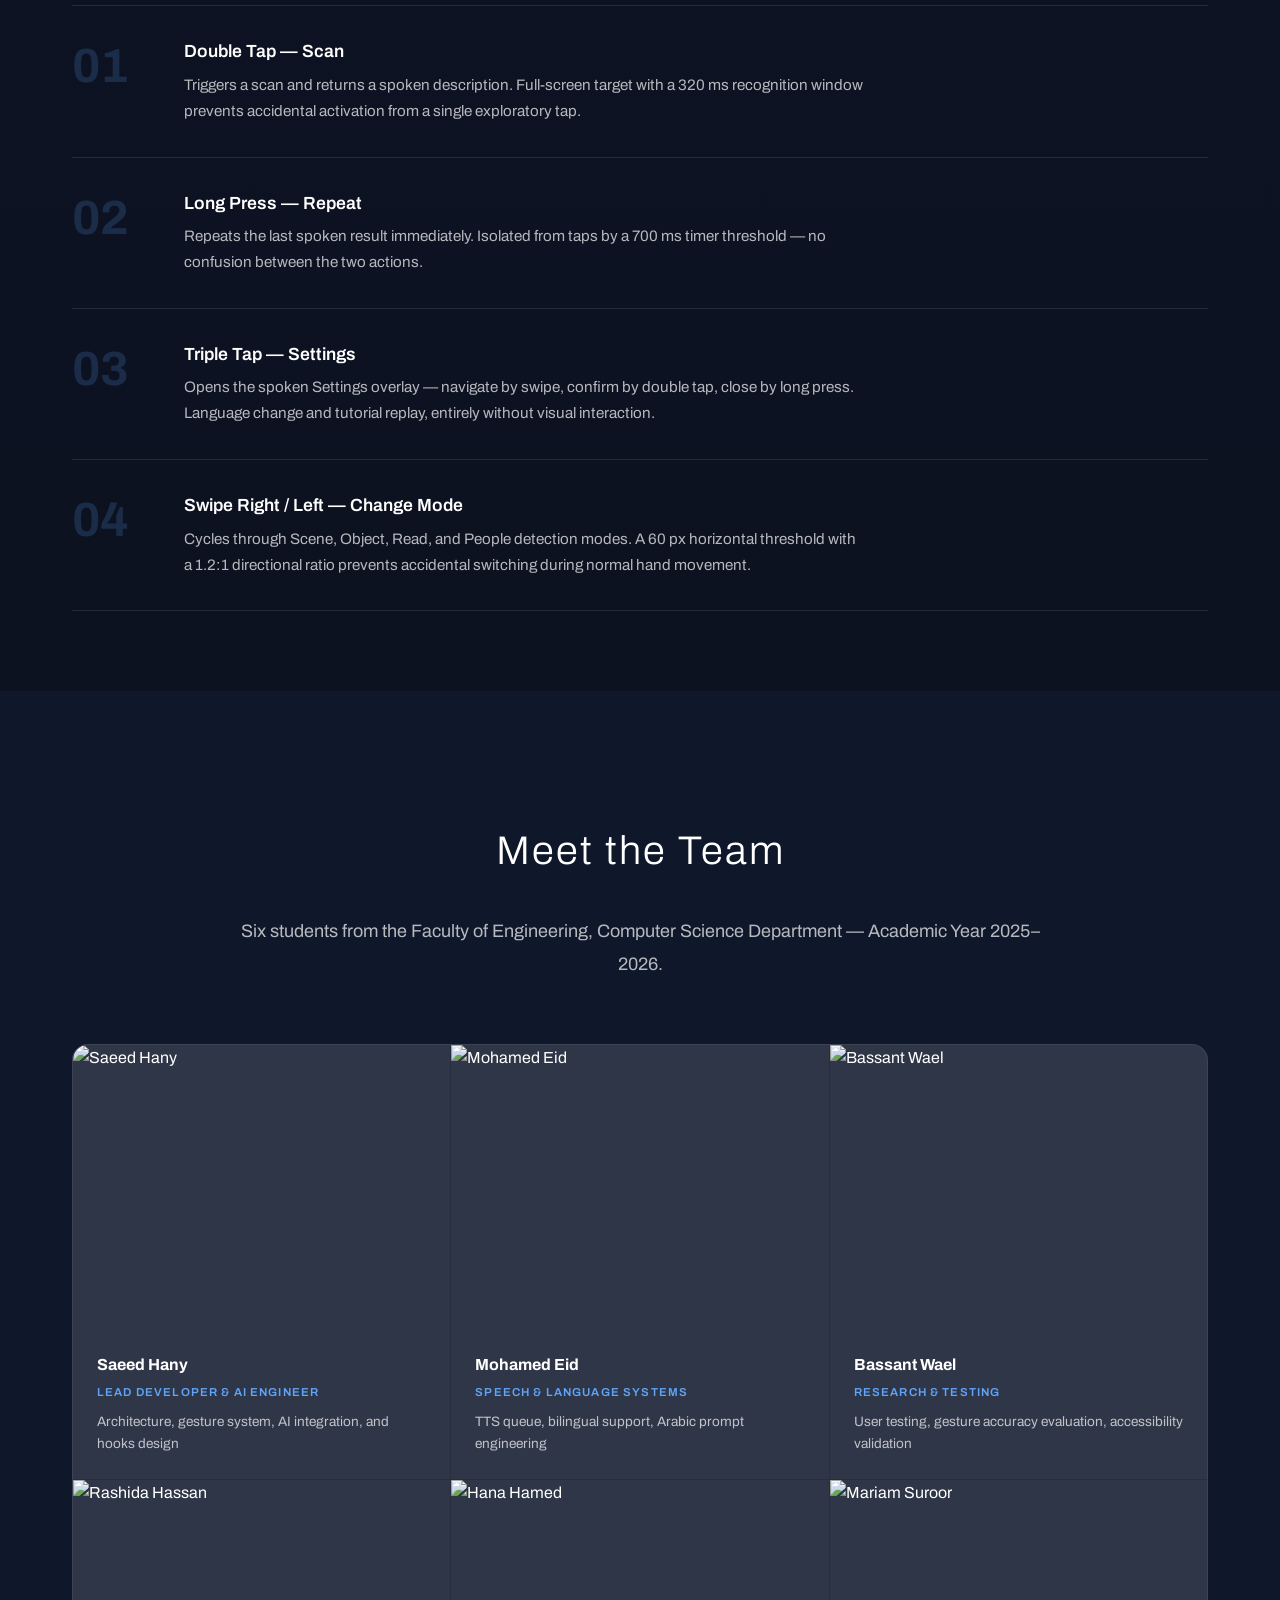
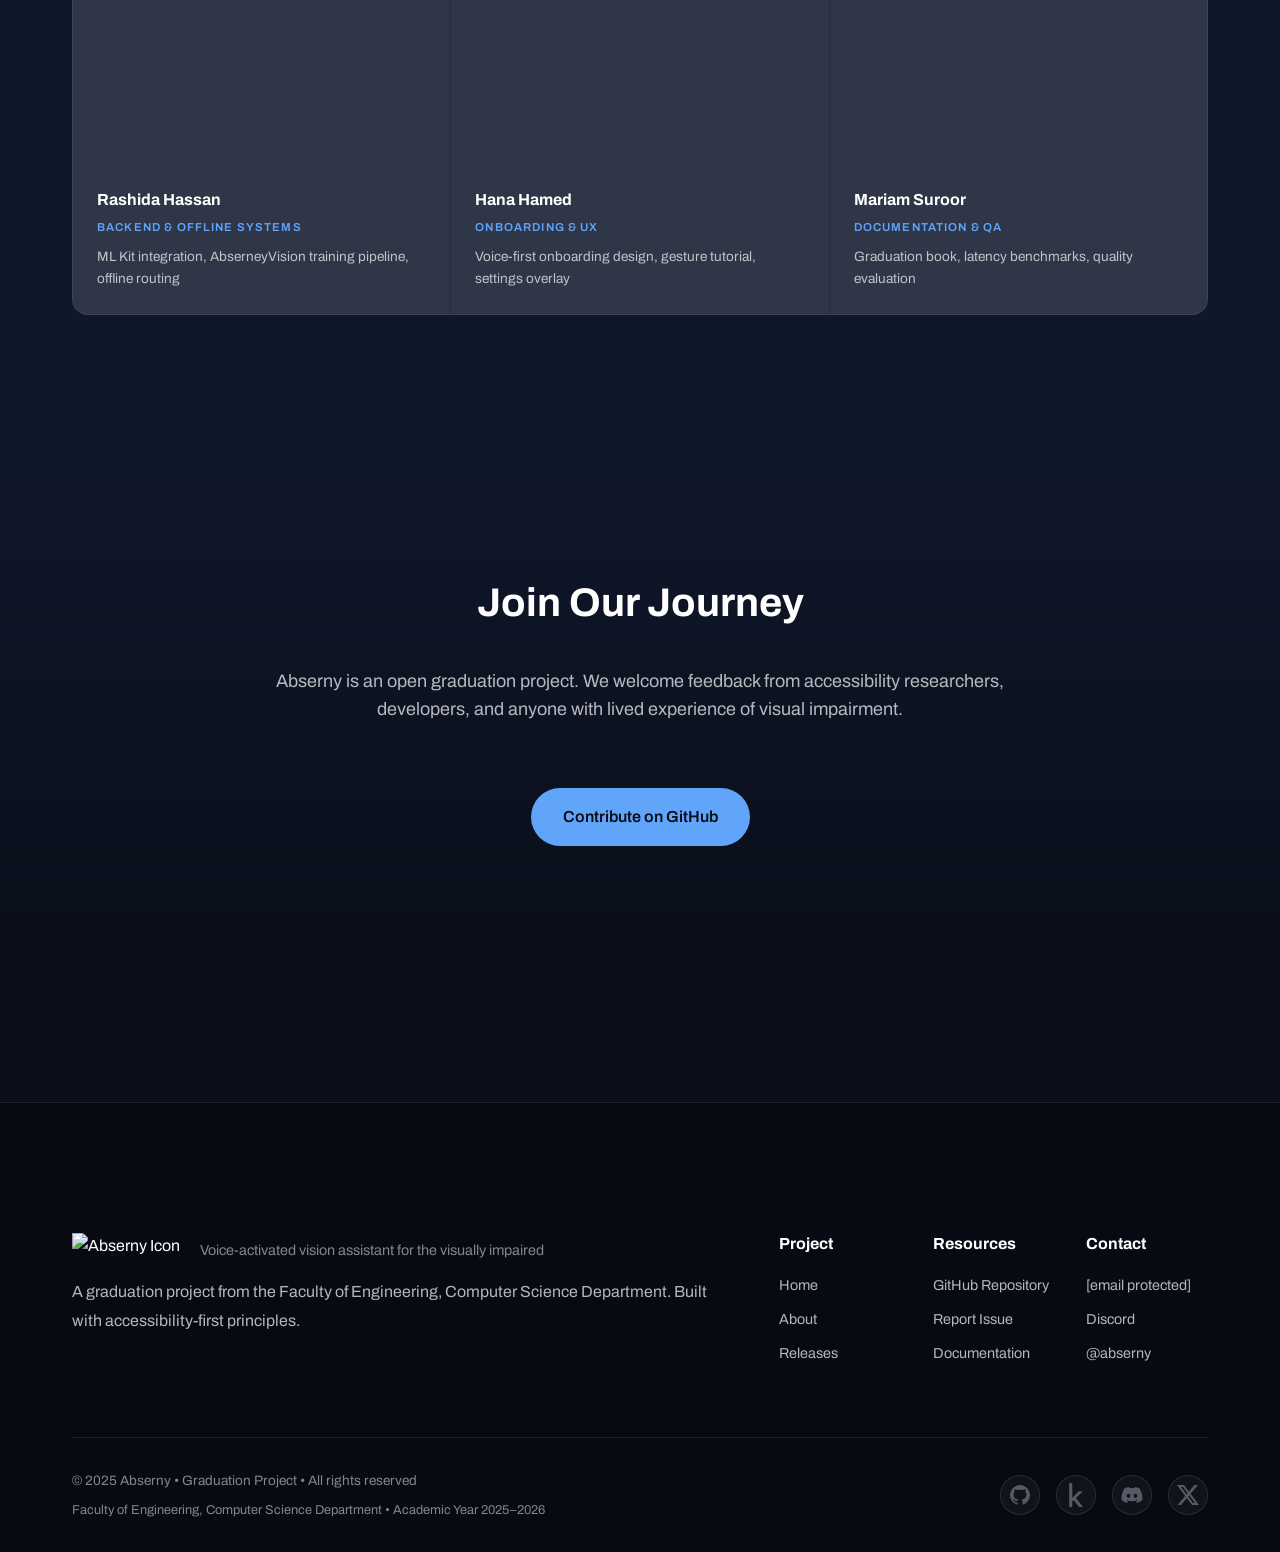
==== commit 4e54545c: "refactor everything and initilize things for the big event" ====
--- a/about.html
+++ b/about.html
@@ -4,187 +4,257 @@
         <meta charset="UTF-8">
         <meta name="viewport" content="width=device-width, initial-scale=1.0">
         <title>About Abserny - Our Team & Vision</title>
-        <meta name="description" content="Learn about the Abserny team and our mission to create accessible AI tools for the visually impaired.">
-
-        <!-- Fonts -->
+        <meta name="description" content="Learn about the Abserny team and our mission to create a fully voice-first AI assistive tool for the visually impaired.">
         <link rel="preconnect" href="https://fonts.googleapis.com">
         <link rel="preconnect" href="https://fonts.gstatic.com" crossorigin>
         <link href="https://fonts.googleapis.com/css2?family=Archivo:ital,wght@0,100..900;1,100..900&display=swap" rel="stylesheet">
-
-        <!-- Styles -->
         <link rel="stylesheet" href="style/style.css">
         <link rel="stylesheet" href="style/all.min.css">
     </head>
     <body>
-        <!-- Header -->
+
         <header>
             <div class="container-header">
                 <div class="header-content">
                     <a href="index.html" class="logo">
                         <img src="assets/images/absernyy.png" alt="Abserny Logo" width="120">
                     </a>
-                    <nav>
+                    <nav id="mainNav">
                         <a href="index.html">Home</a>
                         <a href="releases.html">Releases</a>
                         <a href="about.html" class="active">About</a>
-                        <a href="https://abserny.github.io/abserny.org/" target="_blank">Docs <i class="fas fa-external-link-alt"></i></a>
-                        <a href="https://github.com/Abserny" class="github" target="_blank">GitHub</a>
+                        <div class="nav-end-group">
+                            <a href="https://abserny.github.io/abserny.org/" target="_blank">Docs <i class="fas fa-external-link-alt"></i></a>
+                            <a href="https://github.com/Abserny" class="github" target="_blank">GitHub</a>
+                        </div>
                     </nav>
+                    <button class="hamburger" id="hamburger" aria-label="Toggle navigation">
+                        <span></span><span></span><span></span>
+                    </button>
                 </div>
             </div>
         </header>
 
         <main>
-            <!-- Hero -->
-            <section class="about-hero">
-                <div class="container">
-                    <div class="about-hero-content">
-                        <h1>The Abserny Story</h1>
-                        <p>We are a small group of passionate computer science students exploring the real-world impact of AI through hands-on development.</p>
-                    </div>
-                </div>
-            </section>
-
-            <!-- How We Started -->
-            <section class="story-section">
-                <div class="container">
-                    <div class="story-grid">
-                        <div class="story-image">
-                            <img src="assets/images/fb.jpg" alt="Team brainstorming Abserny">
-                        </div>
-                        <div class="story-content">
-                            <h2>How We Started</h2>
-                            <p>Abserny began as a graduation project in late 2024. Like many student teams, we wanted to build something meaningful — not just another academic exercise, but a tool that could genuinely help people.</p>
-                            <p>We chose accessibility because over 2.2 billion people worldwide live with visual impairment, and we believed AI could make a difference in their daily lives.</p>
-                            <p>What started as a simple idea quickly grew into a full-featured application combining computer vision, speech recognition, and natural language processing — all running offline for privacy and reliability.</p>
-                        </div>
-                    </div>
-                </div>
-            </section>
-
-            <!-- Our Vision -->
+
+            <!-- ══ TEAM BANNER HERO ══════════════════════════════════ -->
+            <section class="tb-hero">
+                <div class="tb-photo-wrap">
+                    <img src="assets/images/fb.jpg" alt="The Abserny team" class="tb-photo">
+                    <!-- layered overlays: blur + dark gradient -->
+                    <div class="tb-blur"></div>
+                    <div class="tb-gradient"></div>
+                </div>
+
+                <div class="tb-content">
+                    <span class="tb-eyebrow">Faculty of Specific Education &mdash; CS Department &mdash; 2025&ndash;2026</span>
+                    <blockquote class="tb-quote">
+                        &ldquo;We built it for the person who picks it up alone, in the dark, for the first time.&rdquo;
+                    </blockquote>
+                    <p class="tb-sub">Six students. One constraint: no screen, ever.</p>
+                    <div class="tb-divider"></div>
+                    <p class="tb-arabic">أبصرني &mdash; <em>Help me see.</em></p>
+                </div>
+
+                <div class="tb-scroll-hint" aria-hidden="true">
+                    <svg width="18" height="18" viewBox="0 0 24 24" fill="none" stroke="currentColor" stroke-width="1.5"><path d="M12 5v14M5 12l7 7 7-7"/></svg>
+                </div>
+            </section>
+
+            <!-- ══ WHO WE ARE ════════════════════════════════════════ -->
+            <section class="about-split-section">
+                <div class="container">
+                    <div class="about-split">
+                        <div class="about-split-label">
+                            <span class="about-eyebrow">The Story</span>
+                            <h2>Built from a<br>single question</h2>
+                        </div>
+                        <div class="about-split-body">
+                            <p>Abserny began as a graduation project in late 2024 at the Faculty of Engineering. We chose accessibility because over 2.2 billion people worldwide live with visual impairment — and AI had reached a point where it could make a real, practical difference in their daily lives.</p>
+                            <p>The question that shaped every decision: <em>what if a blind user picked up this app for the very first time, alone?</em> Most assistive tools fail at that exact moment — they require sighted help to choose a language, read instructions, or navigate setup. We set out to eliminate that dependency completely.</p>
+                            <p>The result is Abserny v3.1 — a fully voice-first Android application in which no visual interaction is required at any point, from first launch through every day of use.</p>
+                        </div>
+                    </div>
+                </div>
+            </section>
+
+            <!-- ══ WHAT WE OFFER — 3 PILLARS ════════════════════════ -->
+            <section class="about-pillars-section">
+                <div class="container">
+                    <h2 class="section-title">What We Offer</h2>
+                    <div class="about-pillars">
+                        <div class="about-pillar">
+                            <div class="pillar-icon" aria-hidden="true">
+                                <svg width="28" height="28" viewBox="0 0 24 24" fill="none" stroke="currentColor" stroke-width="1.5"><circle cx="12" cy="12" r="3"/><path d="M3 12s3-7 9-7 9 7 9 7-3 7-9 7-9-7-9-7z"/></svg>
+                            </div>
+                            <h3>Real-time Scene Description</h3>
+                            <p>Powered by Gemini 2.0 Flash Lite, Abserny describes your environment in natural language — hazards first, spatially aware, in Arabic or English, at 1,430 ms median latency.</p>
+                        </div>
+                        <div class="about-pillar">
+                            <div class="pillar-icon" aria-hidden="true">
+                                <svg width="28" height="28" viewBox="0 0 24 24" fill="none" stroke="currentColor" stroke-width="1.5"><path d="M12 2v4M12 18v4M4.93 4.93l2.83 2.83M16.24 16.24l2.83 2.83M2 12h4M18 12h4M4.93 19.07l2.83-2.83M16.24 7.76l2.83-2.83"/></svg>
+                            </div>
+                            <h3>Works Offline, Always</h3>
+                            <p>When there's no internet, ML Kit steps in automatically. The app never fails silently — it routes to on-device detection and keeps speaking. No data connection required.</p>
+                        </div>
+                        <div class="about-pillar">
+                            <div class="pillar-icon" aria-hidden="true">
+                                <svg width="28" height="28" viewBox="0 0 24 24" fill="none" stroke="currentColor" stroke-width="1.5"><path d="M9 19c-5 1.5-5-2.5-7-3m14 6v-3.87a3.37 3.37 0 0 0-.94-2.61c3.14-.35 6.44-1.54 6.44-7A5.44 5.44 0 0 0 20 4.77 5.07 5.07 0 0 0 19.91 1S18.73.65 16 2.48a13.38 13.38 0 0 0-7 0C6.27.65 5.09 1 5.09 1A5.07 5.07 0 0 0 5 4.77a5.44 5.44 0 0 0-1.5 3.78c0 5.42 3.3 6.61 6.44 7A3.37 3.37 0 0 0 9 18.13V22"/></svg>
+                            </div>
+                            <h3>Gesture-Only Control</h3>
+                            <p>Five gestures replace the entire UI. Double tap to scan. Long press to repeat. Triple tap for settings. Swipe to change mode. No screen interaction, no voice commands, no menus.</p>
+                        </div>
+                    </div>
+                </div>
+            </section>
+
+            <!-- ══ OUR VALUES ════════════════════════════════════════ -->
+            <section>
+                <div class="container">
+                    <h2 class="section-title">Our Values</h2>
+                    <div class="editorial-list">
+                        <div class="editorial-item">
+                            <span class="editorial-num">01</span>
+                            <div class="editorial-body">
+                                <span class="editorial-title">Accessibility First</span>
+                                <span class="editorial-desc">Every design decision is evaluated from the perspective of a user who cannot see the screen — including before the app has started and before a language has been chosen. Accessibility is the primary constraint, not a checklist item.</span>
+                            </div>
+                        </div>
+                        <div class="editorial-item">
+                            <span class="editorial-num">02</span>
+                            <div class="editorial-body">
+                                <span class="editorial-title">Voice Before Visual</span>
+                                <span class="editorial-desc">Audio is the primary interaction channel. The user controls everything through five gestures. No screen, no menus, no visual navigation — ever. If something requires looking, it doesn't belong in Abserny.</span>
+                            </div>
+                        </div>
+                        <div class="editorial-item">
+                            <span class="editorial-num">03</span>
+                            <div class="editorial-body">
+                                <span class="editorial-title">Reliable by Design</span>
+                                <span class="editorial-desc">A finite state machine governs every interaction, making race conditions structurally impossible. Offline detection ensures the app works without internet. Nothing depends on a premium device or a data connection.</span>
+                            </div>
+                        </div>
+                    </div>
+                </div>
+            </section>
+
+            <!-- ══ GESTURE VOCABULARY ════════════════════════════════ -->
+            <section>
+                <div class="container">
+                    <h2 class="section-title">Gesture Vocabulary</h2>
+                    <p class="section-intro">Five gestures cover every function. The vocabulary is intentionally small — a larger set would be harder to remember and more error-prone.</p>
+                    <div class="editorial-list">
+                        <div class="editorial-item">
+                            <span class="editorial-num">01</span>
+                            <div class="editorial-body">
+                                <span class="editorial-title">Double Tap &mdash; Scan</span>
+                                <span class="editorial-desc">Triggers a scan and returns a spoken description. Full-screen target with a 320 ms recognition window prevents accidental activation from a single exploratory tap.</span>
+                            </div>
+                        </div>
+                        <div class="editorial-item">
+                            <span class="editorial-num">02</span>
+                            <div class="editorial-body">
+                                <span class="editorial-title">Long Press &mdash; Repeat</span>
+                                <span class="editorial-desc">Repeats the last spoken result immediately. Isolated from taps by a 700 ms timer threshold — no confusion between the two actions.</span>
+                            </div>
+                        </div>
+                        <div class="editorial-item">
+                            <span class="editorial-num">03</span>
+                            <div class="editorial-body">
+                                <span class="editorial-title">Triple Tap &mdash; Settings</span>
+                                <span class="editorial-desc">Opens the spoken Settings overlay — navigate by swipe, confirm by double tap, close by long press. Language change and tutorial replay, entirely without visual interaction.</span>
+                            </div>
+                        </div>
+                        <div class="editorial-item">
+                            <span class="editorial-num">04</span>
+                            <div class="editorial-body">
+                                <span class="editorial-title">Swipe Right / Left &mdash; Change Mode</span>
+                                <span class="editorial-desc">Cycles through Scene, Object, Read, and People detection modes. A 60 px horizontal threshold with a 1.2:1 directional ratio prevents accidental switching during normal hand movement.</span>
+                            </div>
+                        </div>
+                    </div>
+                </div>
+            </section>
+
+            <!-- ══ THE TEAM ══════════════════════════════════════════ -->
+            <section class="team-section">
+                <div class="container">
+                    <h2 class="section-title">Meet the Team</h2>
+                    <p class="section-intro">Six students from the Faculty of Engineering, Computer Science Department — Academic Year 2025–2026.</p>
+                    <div class="team-grid-new">
+                        <div class="team-card-new">
+                            <div class="tcn-photo"><img src="assets/images/fb.jpg" alt="Saeed Hany"></div>
+                            <div class="tcn-body">
+                                <h3>Saeed Hany</h3>
+                                <span class="tcn-role">Lead Developer &amp; AI Engineer</span>
+                                <p>Architecture, gesture system, AI integration, and hooks design</p>
+                            </div>
+                        </div>
+                        <div class="team-card-new">
+                            <div class="tcn-photo"><img src="assets/images/fb.jpg" alt="Mohamed Eid"></div>
+                            <div class="tcn-body">
+                                <h3>Mohamed Eid</h3>
+                                <span class="tcn-role">Speech &amp; Language Systems</span>
+                                <p>TTS queue, bilingual support, Arabic prompt engineering</p>
+                            </div>
+                        </div>
+                        <div class="team-card-new">
+                            <div class="tcn-photo"><img src="assets/images/fb.jpg" alt="Bassant Wael"></div>
+                            <div class="tcn-body">
+                                <h3>Bassant Wael</h3>
+                                <span class="tcn-role">Research &amp; Testing</span>
+                                <p>User testing, gesture accuracy evaluation, accessibility validation</p>
+                            </div>
+                        </div>
+                        <div class="team-card-new">
+                            <div class="tcn-photo"><img src="assets/images/fb.jpg" alt="Rashida Hassan"></div>
+                            <div class="tcn-body">
+                                <h3>Rashida Hassan</h3>
+                                <span class="tcn-role">Backend &amp; Offline Systems</span>
+                                <p>ML Kit integration, AbserneyVision training pipeline, offline routing</p>
+                            </div>
+                        </div>
+                        <div class="team-card-new">
+                            <div class="tcn-photo"><img src="assets/images/fb.jpg" alt="Hana Hamed"></div>
+                            <div class="tcn-body">
+                                <h3>Hana Hamed</h3>
+                                <span class="tcn-role">Onboarding &amp; UX</span>
+                                <p>Voice-first onboarding design, gesture tutorial, settings overlay</p>
+                            </div>
+                        </div>
+                        <div class="team-card-new">
+                            <div class="tcn-photo"><img src="assets/images/fb.jpg" alt="Mariam Suroor"></div>
+                            <div class="tcn-body">
+                                <h3>Mariam Suroor</h3>
+                                <span class="tcn-role">Documentation &amp; QA</span>
+                                <p>Graduation book, latency benchmarks, quality evaluation</p>
+                            </div>
+                        </div>
+                    </div>
+                </div>
+            </section>
+
+            <!-- ══ CTA ═══════════════════════════════════════════════ -->
             <section class="vision-section">
                 <div class="container">
-                    <h2>Our Vision</h2>
-                    <p>We believe technology should empower everyone, regardless of ability. Abserny is our first step toward creating AI tools that are truly inclusive, private, and practical for real-world use.</p>
-                    <p>As students exploring the AI world through this college project, we're learning how powerful — and responsible — this technology can be when designed with users in mind.</p>
-                </div>
-            </section>
-
-            <!-- Our Values -->
-            <section class="values-section">
-                <div class="container">
-                    <h2 class="section-title">Our Values</h2>
-                    <div class="values-grid">
-                        <div class="value-card">
-                            <div class="value-icon">❤️</div>
-                            <h3>Empathy First</h3>
-                            <p>We design with real users in mind, prioritizing their needs and experiences above technical complexity.</p>
-                        </div>
-                        <div class="value-card">
-                            <div class="value-icon">🔒</div>
-                            <h3>Privacy by Design</h3>
-                            <p>All processing happens locally on device — no data collection, no cloud dependency, complete user control.</p>
-                        </div>
-                        <div class="value-card">
-                            <div class="value-icon">🎓</div>
-                            <h3>Learning Through Doing</h3>
-                            <p>As students, we're using this project to deeply understand AI systems while creating something meaningful.</p>
-                        </div>
-                        <!-- <div class="value-card"> -->
-                        <!--     <div class="value-icon">🌱</div> -->
-                        <!--     <h3>Open & Accessible</h3> -->
-                        <!--     <p>We share our code and knowledge freely, believing in open-source principles and inclusive technology.</p> -->
-                        <!-- </div> -->
-                    </div>
-                </div>
-            </section>
-
-            <!-- Meet the Team -->
-            <section class="team-section">
-                <div class="container">
-                    <h2 class="section-title">Meet Our Team</h2>
-                    <p class="section-intro">A group of dedicated computer science students passionate about AI and accessibility</p>
-                    <div class="team-grid">
-                        <div class="team-member">
-                            <img src="assets/images/fb.jpg" alt="Saeed Hany" class="team-photo">
-                            <div class="team-info">
-                                <h3>Saeed Hany</h3>
-                                <p class="role">Lead Developer & AI Engineer</p>
-                                <p>Specializes in computer vision and real-time systems</p>
-                            </div>
-                        </div>
-                        <div class="team-member">
-                            <img src="assets/images/fb.jpg" alt="Mohamed Eid" class="team-photo">
-                            <div class="team-info">
-                                <h3>Mohamed Eid</h3>
-                                <p class="role">Speech Recognition Specialist</p>
-                                <p>Focuses on natural language processing and audio systems</p>
-                            </div>
-                        </div>
-                        <div class="team-member">
-                            <img src="assets/images/fb.jpg" alt="Bassant Wael" class="team-photo">
-                            <div class="team-info">
-                                <h3>Bassant Wael</h3>
-                                <p class="role">Research & Testing</p>
-                                <p>Coordinates user testing and accessibility validation</p>
-                            </div>
-                        </div>
-                        <div class="team-member">
-                            <img src="assets/images/fb.jpg" alt="Rashida Hassan" class="team-photo">
-                            <div class="team-info">
-                                <h3>Rashida Hassan</h3>
-                                <p class="role">Backend & Integration</p>
-                                <p>Handles system architecture and offline processing</p>
-                            </div>
-                        </div>
-                        <div class="team-member">
-                            <img src="assets/images/fb.jpg" alt="Hana Hamed" class="team-photo">
-                            <div class="team-info">
-                                <h3>Hana Hamed</h3>
-                                <p class="role">UI/UX & Accessibility</p>
-                                <p>Designs user interfaces with accessibility in mind</p>
-                            </div>
-                        </div>
-                        <div class="team-member">
-                            <img src="assets/images/fb.jpg" alt="Mariam Suroor" class="team-photo">
-                            <div class="team-info">
-                                <h3>Mariam Suroor</h3>
-                                <p class="role">Documentation & QA</p>
-                                <p>Ensures quality and maintains project documentation</p>
-                            </div>
-                        </div>
-                    </div>
-                </div>
-            </section>
-
-            <!-- Join Section -->
-            <section class="vision-section">
-                <div class="container">
                     <h2>Join Our Journey</h2>
-                    <p>Abserny is an open graduation project. We're always happy to connect with fellow students, mentors, and anyone interested in accessible AI.</p>
+                    <p>Abserny is an open graduation project. We welcome feedback from accessibility researchers, developers, and anyone with lived experience of visual impairment.</p>
                     <a href="https://github.com/Abserny" class="btn-primary" target="_blank">Contribute on GitHub</a>
                 </div>
             </section>
+
         </main>
 
-        <!-- Footer -->
         <footer class="site-footer">
             <div class="container">
                 <div class="footer-content">
                     <div class="footer-main">
                         <div class="footer-logo">
-                            <span class="logo-text">
-                                <img src="assets/images/absernyy.png" alt="Abserny Icon" width="120">
-                            </span>
-                            <p class="footer-tagline">Voice-activated object detection for the visually impaired</p>
-                        </div>
-                        <p class="footer-description">
-                            A graduation project exploring the potential of AI to create meaningful accessibility tools.
-                            Built with privacy, simplicity, and real-world impact in mind.
-                        </p>
-                    </div>
-
+                            <img src="assets/images/absernyy.png" alt="Abserny Icon" width="120">
+                            <p class="footer-tagline">Voice-activated vision assistant for the visually impaired</p>
+                        </div>
+                        <p class="footer-description">A graduation project from the Faculty of Engineering, Computer Science Department. Built with accessibility-first principles.</p>
+                    </div>
                     <div class="footer-links-grid">
                         <div class="footer-links-column">
                             <h4>Project</h4>
@@ -199,45 +269,51 @@
                             <ul>
                                 <li><a href="https://github.com/Abserny/Abserny" target="_blank">GitHub Repository</a></li>
                                 <li><a href="https://github.com/Abserny/issues" target="_blank">Report Issue</a></li>
-                                <li><a href="https://github.com/Abserny/releases" target="_blank">Releases</a></li>
+                                <li><a href="https://abserny.github.io/abserny.org/" target="_blank">Documentation</a></li>
                             </ul>
                         </div>
                         <div class="footer-links-column">
                             <h4>Contact</h4>
                             <ul>
-                                <li><a href="/cdn-cgi/l/email-protection#95f6fafbe1f4f6e1d5f4f7e6f0e7fbecbbf6faf8"><span class="__cf_email__" data-cfemail="f99a96978d989a8db9989b8a9c8b9780d79a9694">[email&#160;protected]</span></a></li>
+                                <li><a href="/cdn-cgi/l/email-protection#bbd8d4d5cfdad8cffbdad9c8dec9d5c295d8d4d6"><span class="__cf_email__" data-cfemail="7b1814150f1a180f3b1a19081e09150255181416">[email&#160;protected]</span></a></li>
                                 <li><a href="https://discord.gg/your-invite" target="_blank">Discord</a></li>
                                 <li><a href="https://twitter.com/abserny" target="_blank">@abserny</a></li>
                             </ul>
                         </div>
                     </div>
                 </div>
-
                 <div class="footer-bottom">
                     <p class="copyright">
-                        © 2025 Abserny • Graduation Project • All rights reserved<br>
-                        <span class="credit">Built with care by students exploring AI for accessibility</span>
+                        &copy; 2025 Abserny &bull; Graduation Project &bull; All rights reserved<br>
+                        <span class="credit">Faculty of Engineering, Computer Science Department &bull; Academic Year 2025&ndash;2026</span>
                     </p>
                     <div class="social-links">
-                        <a href="https://github.com/Abserny" aria-label="GitHub">
-                            <span class="mdi--github"></span>
-                        </a>
-                        <a href="https://kaggle.com/abserny" aria-label="Kaggle">
-                            <span class="cib--kaggle"></span>
-                        </a>
-                        <a href="https://discord.gg/your-invite" aria-label="Discord">
-                            <span class="ic--baseline-discord"></span>
-                        </a>
-                        <a href="https://twitter.com/abserny" aria-label="Twitter">
-                            <span class="line-md--twitter-x"></span>
-                        </a>
+                        <a href="https://github.com/Abserny" aria-label="GitHub"><span class="mdi--github"></span></a>
+                        <a href="https://kaggle.com/abserny" aria-label="Kaggle"><span class="cib--kaggle"></span></a>
+                        <a href="https://discord.gg/your-invite" aria-label="Discord"><span class="ic--baseline-discord"></span></a>
+                        <a href="https://twitter.com/abserny" aria-label="Twitter"><span class="line-md--twitter-x"></span></a>
                     </div>
                 </div>
             </div>
         </footer>
 
-        <!-- Scripts -->
+        <script data-cfasync="false" src="/cdn-cgi/scripts/5c5dd728/cloudflare-static/email-decode.min.js"></script>
         <script src="https://cdnjs.cloudflare.com/ajax/libs/three.js/r134/three.min.js"></script>
         <script src="https://cdn.jsdelivr.net/npm/vanta@latest/dist/vanta.net.min.js"></script>
-
         <script src="main.js"></script>
+        <script>
+        const hamburger = document.getElementById('hamburger');
+        const nav = document.getElementById('mainNav');
+        hamburger.addEventListener('click', () => {
+            hamburger.classList.toggle('open');
+            nav.classList.toggle('open');
+        });
+        nav.querySelectorAll('a').forEach(link => {
+            link.addEventListener('click', () => {
+                hamburger.classList.remove('open');
+                nav.classList.remove('open');
+            });
+        });
+        </script>
+    </body>
+</html>
--- a/style/style.css
+++ b/style/style.css
@@ -36,12 +36,37 @@
     /* Layout */
     --container-width: 1200px;
     --header-height: 70px;
+    --announce-height: 36px;
 
     /* Transitions */
     --transition-fast: 0.2s ease;
     --transition-normal: 0.3s ease;
     --transition-slow: 0.5s ease;
 }
+
+/* === Global smooth transitions === */
+a, button {
+    transition: color 0.2s ease, background 0.2s ease,
+        border-color 0.2s ease, opacity 0.2s ease,
+        box-shadow 0.2s ease, transform 0.2s ease;
+}
+
+/* Smooth page sections fade-in */
+main > section {
+    animation: sectionFadeIn 0.5s ease both;
+}
+
+@keyframes sectionFadeIn {
+from { opacity: 0; transform: translateY(16px); }
+to   { opacity: 1; transform: translateY(0); }
+}
+
+main > section:nth-child(1) { animation-delay: 0.05s; }
+main > section:nth-child(2) { animation-delay: 0.10s; }
+main > section:nth-child(3) { animation-delay: 0.15s; }
+main > section:nth-child(4) { animation-delay: 0.20s; }
+main > section:nth-child(5) { animation-delay: 0.25s; }
+
 
 /* === Base Styles === */
 html {
@@ -71,11 +96,57 @@
 
 /* === Container === */
 .container-header {
-    min-width: var(--container-width);
+    max-width: var(--container-width);
+    width: 100%;
     margin: 0 auto;
     padding: 0 var(--spacing-md);
     position: relative;
     z-index: 1;
+}
+
+/* === Hamburger Menu === */
+.hamburger {
+    display: none;
+    flex-direction: column;
+    justify-content: center;
+    align-items: center;
+    gap: 5px;
+    width: 40px;
+    height: 40px;
+    background: none;
+    border: none;
+    cursor: pointer;
+    padding: 4px;
+    border-radius: 8px;
+    transition: background var(--transition-fast);
+    z-index: 200;
+}
+
+.hamburger:hover {
+    background: var(--accent-blue-dim);
+}
+
+.hamburger span {
+    display: block;
+    width: 22px;
+    height: 2px;
+    background: var(--text-primary);
+    border-radius: 2px;
+    transition: all var(--transition-normal);
+    transform-origin: center;
+}
+
+.hamburger.open span:nth-child(1) {
+    transform: translateY(7px) rotate(45deg);
+}
+
+.hamburger.open span:nth-child(2) {
+    opacity: 0;
+    transform: scaleX(0);
+}
+
+.hamburger.open span:nth-child(3) {
+    transform: translateY(-7px) rotate(-45deg);
 }
 
 .container {
@@ -98,6 +169,7 @@
     z-index: 100;
     display: flex;
     align-items: center;
+    overflow: visible;
 }
 
 .header-content {
@@ -124,7 +196,19 @@
 
 nav {
     display: flex;
+    align-items: center;
     gap: 2.5rem;
+}
+
+/* Group Docs + GitHub as a paired cluster */
+.nav-end-group {
+    display: flex;
+    align-items: center;
+    gap: 0.75rem;
+}
+
+nav a.docs-link {
+    /* same style as other nav links — handled by nav a selector */
 }
 
 nav a {
@@ -178,7 +262,11 @@
     display: flex;
     align-items: center;
     position: relative;
-    padding-top: var(--header-height);
+    padding-top: calc(var(--header-height) + var(--announce-height));
+}
+
+body.has-announce .hero {
+    padding-top: calc(var(--header-height) + var(--announce-height));
 }
 
 .hero-content {
@@ -242,7 +330,7 @@
 
 /* === Sections === */
 section {
-    padding: var(--spacing-xl) 0;
+    padding: 5rem 0;
     position: relative;
 }
 
@@ -412,13 +500,14 @@
 
 .scene-stage {
     padding: var(--spacing-md);
-    max-height: 440px;
-    min-height: 440px;
+    max-height: 460px;
+    min-height: 460px;
     display: flex;
     flex-direction: column;
     justify-content: center;
     align-items: center;
     position: relative;
+    overflow: hidden;
 }
 
 /* Animation Screens */
@@ -591,16 +680,18 @@
 }
 
 .result-text {
-    position: absolute;
-    bottom: 20px;
-    left: 50%;
-    transform: translateX(-50%);
-    font-size: var(--font-size-lg);
+    display: block;
+    margin-top: var(--spacing-sm);
+    font-size: 1rem;
     color: var(--accent-green);
     opacity: 0;
-    background: rgba(0,0,0,0.4);
-    padding: 8px 16px;
+    text-align: center;
+    padding: 0.6rem 1.2rem;
     border-radius: 10px;
+    background: rgba(52, 211, 153, 0.08);
+    border: 1px solid rgba(52, 211, 153, 0.2);
+    max-width: 320px;
+    line-height: 1.5;
 }
 
 .result-text.active {
@@ -609,14 +700,14 @@
 }
 
 @keyframes fadeIn {
-from { opacity: 0; transform: translateY(10px); }
-to { opacity: 1; transform: translateY(0); }
+from { opacity: 0; transform: translateY(6px); }
+to   { opacity: 1; transform: translateY(0); }
 }
 
 /* === Hero Visual === */
 .hero-visual {
     position: relative;
-    height: 400px;
+    height: 480px;
     background: rgba(0, 0, 0, 0.2);
     border-radius: 20px;
     border: 1px solid var(--card-border);
@@ -637,7 +728,7 @@
 
 
 .detection-box.box1 {
-    top: 20%;
+    top: 15%;
     left: 15%;
     width: 100px;
     height: 150px;
@@ -645,7 +736,7 @@
 }
 
 .detection-box.box2 {
-    top: 50%;
+    top: 40%;
     right: 20%;
     width: 120px;
     height: 80px;
@@ -653,7 +744,7 @@
 }
 
 .detection-box.box3 {
-    bottom: 20%;
+    top: 35%;
     left: 40%;
     width: 80px;
     height: 80px;
@@ -667,10 +758,11 @@
 
 .hero-visual .audio-wave {
     position: absolute;
-    bottom: 20px;
+    bottom: 24px;
     left: 50%;
     transform: translateX(-50%);
     opacity: 1;
+    margin: 0;
 }
 
 /* === About Section Styles === */
@@ -969,7 +1061,27 @@
         --font-size-3xl: 2rem;
     }
 
-    .hero-content,
+    .hero-content {
+        grid-template-columns: 1fr;
+        text-align: center;
+        gap: var(--spacing-md);
+    }
+
+    .hero-text {
+        display: flex;
+        flex-direction: column;
+        align-items: center;
+    }
+
+    .hero-visual {
+        height: 240px;
+        min-height: 240px;
+        max-height: 240px;
+        width: 100%;
+        max-width: 400px;
+        margin: 0 auto;
+    }
+
     .story-grid,
     .footer-content {
         grid-template-columns: 1fr;
@@ -984,7 +1096,53 @@
     }
 
     nav {
-        display: none;
+        display: flex;
+        flex-direction: column;
+        position: absolute;
+        top: 100%;
+        left: 0;
+        right: 0;
+        background: rgba(15, 23, 42, 0.98);
+        backdrop-filter: blur(12px);
+        border-bottom: 1px solid var(--card-border);
+        padding: var(--spacing-md);
+        gap: var(--spacing-sm);
+        z-index: 102;
+        opacity: 0;
+        visibility: hidden;
+        transform: translateY(-10px);
+        transition: opacity 0.25s ease, transform 0.25s ease, visibility 0.25s;
+        pointer-events: none;
+    }
+
+    nav.open {
+        opacity: 1;
+        visibility: visible;
+        transform: translateY(0);
+        pointer-events: all;
+    }
+
+    nav a {
+        font-size: 1.05rem;
+        padding: 0.6rem 0.5rem;
+        border-bottom: 1px solid var(--card-border);
+    }
+
+    nav a:last-child {
+        border-bottom: none;
+    }
+
+    .nav-end-group {
+        display: contents;
+    }
+
+    .github {
+        display: inline-flex;
+        width: fit-content;
+    }
+
+    .hamburger {
+        display: flex;
     }
 
     .footer-bottom {
@@ -1179,7 +1337,7 @@
     background: linear-gradient(135deg, var(--accent-blue-dim), rgba(52, 211, 153, 0.1));
     border-radius: 16px;
     padding: var(--spacing-lg);
-    margin: var(--spacing-xl) 0;
+    margin: var(--spacing-lg) 0;
 }
 
 .notify-section h2 {
@@ -1201,7 +1359,7 @@
 }
 
 .status-info {
-    margin: var(--spacing-xl) 0;
+    margin: var(--spacing-lg) 0;
     text-align: left;
 }
 
@@ -1295,7 +1453,226 @@
     transform: translateX(-5px);
 }
 
-/* === Responsive Updates === */
+/* === Mobile App Release Page === */
+.mobile-release-hero {
+    padding: calc(var(--header-height) + var(--spacing-xl)) 0 var(--spacing-lg);
+    text-align: center;
+}
+
+.mobile-release-hero h1 {
+    font-size: var(--font-size-4xl);
+    font-weight: 700;
+    margin-bottom: var(--spacing-md);
+    background: linear-gradient(135deg, #ffffff 0%, var(--accent-blue) 100%);
+    -webkit-background-clip: text;
+    -webkit-text-fill-color: transparent;
+    background-clip: text;
+}
+
+.mobile-release-hero .release-version {
+    display: inline-block;
+    background: var(--accent-blue);
+    color: var(--bg-dark);
+    padding: 0.3rem 1.2rem;
+    border-radius: 20px;
+    font-size: 0.9rem;
+    font-weight: 600;
+    letter-spacing: 0.08em;
+    margin-bottom: var(--spacing-md);
+}
+
+.mobile-release-hero p {
+    font-size: var(--font-size-lg);
+    color: var(--text-secondary);
+    max-width: 700px;
+    margin: 0 auto var(--spacing-lg);
+    line-height: 1.8;
+}
+
+.download-buttons {
+    display: flex;
+    gap: var(--spacing-md);
+    justify-content: center;
+    flex-wrap: wrap;
+    margin-top: var(--spacing-md);
+}
+
+.download-btn {
+    display: inline-flex;
+    align-items: center;
+    gap: 0.75rem;
+    padding: 1rem 2rem;
+    border-radius: 50px;
+    font-weight: 600;
+    font-size: var(--font-size-base);
+    text-decoration: none;
+    transition: all var(--transition-normal);
+}
+
+.download-btn.btn-store {
+    background: var(--accent-blue);
+    color: var(--bg-dark);
+}
+
+.download-btn.btn-store:hover {
+    background: #93c5fd;
+}
+
+.download-btn.btn-apk {
+    background: var(--accent-blue-dim);
+    color: var(--accent-blue);
+    border: 1px solid var(--accent-blue);
+}
+
+.download-btn.btn-apk:hover {
+    background: rgba(96, 165, 250, 0.25);
+}
+
+.download-btn-icon {
+    font-size: 1.5rem;
+    line-height: 1;
+}
+
+.download-btn-text small {
+    display: block;
+    font-size: 0.7rem;
+    font-weight: 400;
+    opacity: 0.8;
+    text-transform: uppercase;
+    letter-spacing: 0.08em;
+}
+
+.download-btn-text strong {
+    display: block;
+    font-size: 1.1rem;
+}
+
+.app-screenshots {
+    display: flex;
+    gap: var(--spacing-md);
+    justify-content: center;
+    margin: var(--spacing-xl) 0;
+    flex-wrap: wrap;
+}
+
+.screenshot-placeholder {
+    width: 180px;
+    height: 320px;
+    background: var(--card-bg);
+    border: 1px solid var(--card-border);
+    border-radius: 20px;
+    display: flex;
+    flex-direction: column;
+    align-items: center;
+    justify-content: center;
+    gap: var(--spacing-sm);
+    color: var(--text-tertiary);
+    font-size: 0.85rem;
+    transition: border-color var(--transition-normal);
+}
+
+.screenshot-placeholder:hover {
+    border-color: var(--accent-blue);
+}
+
+.screenshot-placeholder span {
+    font-size: 2.5rem;
+}
+
+.release-highlights {
+    display: grid;
+    grid-template-columns: repeat(auto-fit, minmax(260px, 1fr));
+    gap: var(--spacing-md);
+    margin: var(--spacing-lg) 0;
+}
+
+.highlight-card {
+    background: var(--card-bg);
+    border: 1px solid var(--card-border);
+    border-radius: 16px;
+    padding: var(--spacing-md);
+    text-align: left;
+    transition: border-color var(--transition-normal);
+}
+
+.highlight-card:hover {
+    border-color: var(--accent-blue);
+}
+
+.highlight-icon {
+    font-size: 2rem;
+    margin-bottom: var(--spacing-sm);
+    display: block;
+}
+
+.highlight-card h3 {
+    color: var(--accent-blue);
+    font-size: 1.1rem;
+    margin-bottom: 0.4rem;
+}
+
+.highlight-card p {
+    color: var(--text-secondary);
+    font-size: 0.9rem;
+    line-height: 1.6;
+}
+
+.requirements-section {
+    background: var(--card-bg);
+    border: 1px solid var(--card-border);
+    border-radius: 16px;
+    padding: var(--spacing-lg);
+    margin: var(--spacing-md) 0;
+    text-align: left;
+}
+
+.requirements-section h2 {
+    font-size: var(--font-size-2xl);
+    margin-bottom: var(--spacing-md);
+    color: var(--text-primary);
+}
+
+.req-grid {
+    display: grid;
+    grid-template-columns: 1fr 1fr;
+    gap: var(--spacing-md);
+}
+
+.req-item h4 {
+    color: var(--accent-blue);
+    font-size: 1rem;
+    margin-bottom: 0.5rem;
+    display: flex;
+    align-items: center;
+    gap: 0.5rem;
+}
+
+.req-item p {
+    color: var(--text-secondary);
+    font-size: 0.9rem;
+    line-height: 1.6;
+}
+
+@media (max-width: 640px) {
+    .req-grid {
+        grid-template-columns: 1fr;
+    }
+
+    .app-screenshots {
+        gap: var(--spacing-sm);
+    }
+
+    .screenshot-placeholder {
+        width: 140px;
+        height: 250px;
+    }
+
+    .download-buttons {
+        flex-direction: column;
+        align-items: center;
+    }
+}
+
 @media (max-width: 968px) {
     min .releases-grid {
         grid-template-columns: 1fr;
@@ -1320,3 +1697,1110 @@
         font-size: 3.5rem;
     }
 }
+
+/* === FSM Animation States (Process Flow) === */
+
+/* Boot screen sub-text */
+.init-sub {
+    font-size: 0.85rem;
+    color: var(--text-tertiary);
+    margin-top: 0.5rem;
+    margin-bottom: var(--spacing-md);
+}
+
+/* FSM icon placeholders — clean geometric shapes instead of emoji */
+.fsm-icon-boot,
+.fsm-icon-return {
+    width: 48px;
+    height: 48px;
+    margin: 0 auto var(--spacing-md);
+    border-radius: 50%;
+    border: 3px solid var(--accent-blue);
+    position: relative;
+}
+
+.fsm-icon-boot::after {
+    content: '';
+    position: absolute;
+    top: 50%; left: 55%;
+    transform: translate(-50%, -50%);
+    width: 0;
+    height: 0;
+    border-top: 10px solid transparent;
+    border-bottom: 10px solid transparent;
+    border-left: 16px solid var(--accent-blue);
+}
+
+.fsm-icon-return::after {
+    content: '';
+    position: absolute;
+    top: 50%; left: 50%;
+    transform: translate(-50%, -50%);
+    width: 18px;
+    height: 18px;
+    border-right: 3px solid var(--accent-green);
+    border-bottom: 3px solid var(--accent-green);
+    transform: translate(-60%, -60%) rotate(-45deg);
+}
+
+/* Step icon shapes — replace emoji with CSS shapes */
+.step-icon.boot,
+.step-icon.ready,
+.step-icon.scanning,
+.step-icon.routing,
+.step-icon.speaking,
+.step-icon.return {
+    font-size: 0;
+    position: relative;
+}
+
+.step-icon.boot::after     { content: '▶'; font-size: 1.1rem; color: var(--accent-blue); }
+.step-icon.ready::after    { content: '◎'; font-size: 1.2rem; color: var(--accent-blue); }
+.step-icon.scanning::after { content: '▤'; font-size: 1.2rem; color: var(--accent-blue); }
+.step-icon.routing::after  { content: '⇅'; font-size: 1.2rem; color: var(--accent-blue); }
+.step-icon.speaking::after { content: '◈'; font-size: 1.2rem; color: var(--accent-blue); }
+.step-icon.return::after   { content: '↩'; font-size: 1.2rem; color: var(--accent-green); }
+
+/* Ready Ring — pulsing ring to represent READY state */
+.ready-ring {
+    width: 80px;
+    height: 80px;
+    border-radius: 50%;
+    border: 3px solid var(--accent-blue);
+    margin: 0 auto var(--spacing-md);
+    animation: readyPulse 2s ease-in-out infinite;
+}
+
+@keyframes readyPulse {
+0%, 100% { transform: scale(1);    opacity: 1; }
+50%       { transform: scale(1.15); opacity: 0.5; }
+}
+
+.ready-mode-label {
+    font-size: 0.8rem;
+    letter-spacing: 0.12em;
+    color: var(--accent-blue);
+    text-transform: uppercase;
+    margin-bottom: 0.5rem;
+}
+
+/* Scan Line — animated horizontal sweep */
+.scan-line-container {
+    width: 200px;
+    height: 120px;
+    border: 2px solid var(--accent-blue);
+    border-radius: 8px;
+    margin: 0 auto var(--spacing-md);
+    position: relative;
+    overflow: hidden;
+    background: rgba(96, 165, 250, 0.05);
+}
+
+.scan-line {
+    position: absolute;
+    top: 0;
+    left: 0;
+    right: 0;
+    height: 2px;
+    background: linear-gradient(90deg, transparent, var(--accent-blue), transparent);
+    animation: scanSweep 1.5s ease-in-out infinite;
+    box-shadow: 0 0 8px var(--accent-blue);
+}
+
+@keyframes scanSweep {
+0%   { top: 0; }
+100% { top: 100%; }
+}
+
+/* Routing Display */
+.routing-display {
+    display: flex;
+    flex-direction: column;
+    align-items: center;
+    gap: 0.5rem;
+    margin-bottom: var(--spacing-md);
+}
+
+.route-node {
+    padding: 0.6rem 1.5rem;
+    border-radius: 8px;
+    text-align: center;
+    min-width: 180px;
+}
+
+.route-node.online {
+    background: rgba(96, 165, 250, 0.15);
+    border: 1px solid var(--accent-blue);
+    animation: routeActive 1.2s ease-in-out infinite alternate;
+}
+
+.route-node.offline {
+    background: rgba(255, 255, 255, 0.03);
+    border: 1px solid var(--card-border);
+}
+
+@keyframes routeActive {
+from { border-color: var(--accent-blue); box-shadow: none; }
+to   { border-color: var(--accent-blue); box-shadow: 0 0 12px rgba(96,165,250,0.3); }
+}
+
+.route-label {
+    display: block;
+    font-size: 0.95rem;
+    font-weight: 600;
+    color: var(--text-primary);
+}
+
+.route-sub {
+    display: block;
+    font-size: 0.75rem;
+    color: var(--text-tertiary);
+    margin-top: 2px;
+}
+
+.route-arrow {
+    font-size: 1.4rem;
+    color: var(--text-tertiary);
+}
+
+/* Upgrade install page highlight cards */
+.highlight-card h3 {
+    font-size: 1.05rem;
+    font-weight: 600;
+}
+
+/* Code inline */
+code {
+    background: rgba(96, 165, 250, 0.12);
+    color: var(--accent-blue);
+    padding: 0.1rem 0.4rem;
+    border-radius: 4px;
+    font-size: 0.88em;
+    font-family: monospace;
+}
+
+
+/* ============================================================
+EDITORIAL LIST LAYOUT
+============================================================ */
+
+.editorial-list {
+    margin-top: var(--spacing-lg);
+    border-top: 1px solid var(--card-border);
+}
+
+.editorial-item {
+    display: grid;
+    grid-template-columns: 80px 1fr;
+    gap: var(--spacing-md);
+    padding: 2rem 0;
+    border-bottom: 1px solid var(--card-border);
+    align-items: start;
+    transition: background var(--transition-fast);
+}
+
+.editorial-item:hover { background: rgba(96, 165, 250, 0.03); }
+
+.editorial-num {
+    font-size: 3rem;
+    font-weight: 700;
+    line-height: 1;
+    color: var(--accent-blue);
+    opacity: 0.18;
+    letter-spacing: -0.02em;
+    padding-top: 0.25rem;
+    transition: opacity var(--transition-normal);
+}
+
+.editorial-item:hover .editorial-num { opacity: 0.45; }
+
+.editorial-body { display: flex; flex-direction: column; gap: 0.4rem; }
+
+.editorial-title {
+    font-size: 1.1rem;
+    font-weight: 600;
+    color: var(--text-primary);
+}
+
+.editorial-desc {
+    font-size: 0.95rem;
+    color: var(--text-secondary);
+    line-height: 1.7;
+    max-width: 680px;
+}
+
+/* ============================================================
+DEFINITION ROWS
+============================================================ */
+
+.def-list {
+    margin-top: var(--spacing-lg);
+    border-top: 1px solid var(--card-border);
+}
+
+.def-row {
+    display: grid;
+    grid-template-columns: 240px 1fr;
+    gap: var(--spacing-md);
+    padding: 1.6rem 0;
+    border-bottom: 1px solid var(--card-border);
+    align-items: baseline;
+    transition: background var(--transition-fast);
+}
+
+.def-row:hover { background: rgba(96, 165, 250, 0.03); }
+
+.def-term {
+    font-size: 0.95rem;
+    font-weight: 600;
+    color: var(--accent-blue);
+    letter-spacing: 0.03em;
+}
+
+.def-desc {
+    font-size: 0.95rem;
+    color: var(--text-secondary);
+    line-height: 1.7;
+}
+
+/* ============================================================
+MODE STRIPE ROWS
+============================================================ */
+
+.mode-list {
+    margin-top: var(--spacing-lg);
+    border-top: 1px solid var(--card-border);
+}
+
+.mode-row {
+    display: grid;
+    grid-template-columns: 200px 1fr;
+    gap: var(--spacing-md);
+    padding: 2rem var(--spacing-md);
+    border-bottom: 1px solid var(--card-border);
+    border-left: 3px solid transparent;
+    transition: all var(--transition-normal);
+    align-items: start;
+}
+
+.mode-row:hover { background: rgba(255,255,255,0.02); }
+
+.mode-row.mode-scene  { border-left-color: #60a5fa; }
+.mode-row.mode-object { border-left-color: #a78bfa; }
+.mode-row.mode-read   { border-left-color: #34d399; }
+.mode-row.mode-people { border-left-color: #fbbf24; }
+
+.mode-label-group { display: flex; flex-direction: column; gap: 0.35rem; }
+
+.mode-name {
+    font-size: 1.1rem;
+    font-weight: 700;
+    letter-spacing: 0.04em;
+    text-transform: uppercase;
+}
+
+.mode-row.mode-scene  .mode-name { color: #60a5fa; }
+.mode-row.mode-object .mode-name { color: #a78bfa; }
+.mode-row.mode-read   .mode-name { color: #34d399; }
+.mode-row.mode-people .mode-name { color: #fbbf24; }
+
+.mode-trigger {
+    font-size: 0.78rem;
+    color: var(--text-tertiary);
+    letter-spacing: 0.06em;
+    font-style: italic;
+}
+
+.mode-desc {
+    font-size: 0.95rem;
+    color: var(--text-secondary);
+    line-height: 1.75;
+    padding-top: 0.2rem;
+}
+
+/* ============================================================
+RELEASES PAGE — SECTION LABELS
+============================================================ */
+
+.releases-section {
+    padding: 4rem 0 0;
+}
+
+.releases-section + .releases-section {
+    padding-top: 5rem;
+}
+
+.releases-section-label {
+    margin-bottom: 0;
+    padding-bottom: var(--spacing-md);
+    border-bottom: 1px solid var(--card-border);
+}
+
+.releases-section-tag {
+    display: inline-block;
+    font-size: 0.7rem;
+    font-weight: 700;
+    letter-spacing: 0.15em;
+    text-transform: uppercase;
+    color: var(--accent-blue);
+    margin-bottom: 0.5rem;
+}
+
+.releases-section-label h2 {
+    font-size: 1.5rem;
+    font-weight: 700;
+    color: var(--text-primary);
+    margin: 0;
+}
+
+/* ============================================================
+ACCORDION (new clean implementation)
+============================================================ */
+
+.accordion {
+    /* top border provided by section-label's bottom border */
+}
+
+.ac-item {
+    border-bottom: 1px solid var(--card-border);
+}
+
+.ac-trigger {
+    width: 100%;
+    display: flex;
+    align-items: center;
+    justify-content: space-between;
+    padding: 1.35rem 0;
+    background: none;
+    border: none;
+    cursor: pointer;
+    color: var(--text-primary);
+    font-family: var(--font-family);
+    gap: 1rem;
+}
+
+.ac-left {
+    display: flex;
+    align-items: center;
+    gap: 0.9rem;
+    flex-wrap: wrap;
+}
+
+.ac-badge {
+    font-size: 0.65rem;
+    font-weight: 700;
+    letter-spacing: 0.1em;
+    text-transform: uppercase;
+    padding: 0.2rem 0.65rem;
+    border-radius: 20px;
+    flex-shrink: 0;
+    white-space: nowrap;
+}
+
+.badge-latest    { background: rgba(52,211,153,0.1);  color: #34d399; border: 1px solid rgba(52,211,153,0.25); }
+.badge-previous  { background: rgba(96,165,250,0.08); color: #60a5fa; border: 1px solid rgba(96,165,250,0.2); }
+.badge-archive   { background: rgba(255,255,255,0.05); color: var(--text-tertiary); border: 1px solid var(--card-border); }
+.badge-training  { background: rgba(251,191,36,0.08); color: #fbbf24; border: 1px solid rgba(251,191,36,0.25); }
+.badge-planned   { background: rgba(255,255,255,0.04); color: var(--text-tertiary); border: 1px solid var(--card-border); }
+
+.ac-name {
+    font-size: 1rem;
+    font-weight: 600;
+    color: var(--text-primary);
+    white-space: nowrap;
+}
+
+.ac-trigger:hover .ac-name { color: var(--accent-blue); }
+
+.ac-sub {
+    font-size: 0.85rem;
+    color: var(--text-tertiary);
+}
+
+.ac-arrow {
+    width: 18px;
+    height: 18px;
+    color: var(--text-tertiary);
+    flex-shrink: 0;
+    transition: transform 0.3s ease, color 0.2s ease;
+}
+
+.ac-item.ac-open .ac-arrow {
+    transform: rotate(180deg);
+    color: var(--accent-blue);
+}
+
+/* Body — animated via JS max-height */
+.ac-body {
+    overflow: hidden;
+    transition: max-height 0.35s ease;
+    max-height: 0;
+}
+
+.ac-inner {
+    padding-bottom: 1.75rem;
+    display: flex;
+    flex-direction: column;
+    gap: 1.25rem;
+}
+
+.ac-desc {
+    font-size: 0.9rem;
+    color: var(--text-secondary);
+    line-height: 1.75;
+    max-width: 680px;
+    margin: 0;
+}
+
+/* Feature pills */
+.ac-pills {
+    display: flex;
+    flex-wrap: wrap;
+    gap: 0.5rem;
+    list-style: none;
+    padding: 0;
+    margin: 0;
+}
+
+.ac-pills li {
+    font-size: 0.75rem;
+    font-weight: 500;
+    color: var(--text-secondary);
+    background: rgba(255,255,255,0.05);
+    border: 1px solid var(--card-border);
+    border-radius: 20px;
+    padding: 0.25rem 0.75rem;
+    white-space: nowrap;
+}
+
+.ac-actions {
+    display: flex;
+    gap: 0.75rem;
+    flex-wrap: wrap;
+}
+
+/* Ghost button */
+.btn-ghost {
+    display: inline-flex;
+    align-items: center;
+    padding: 0.55rem 1.1rem;
+    border-radius: 8px;
+    border: 1px solid var(--card-border);
+    background: transparent;
+    color: var(--text-secondary);
+    font-size: 0.875rem;
+    font-family: var(--font-family);
+    text-decoration: none;
+    cursor: pointer;
+    transition: border-color 0.2s, color 0.2s;
+}
+
+.btn-ghost:hover {
+    border-color: rgba(96,165,250,0.35);
+    color: var(--text-primary);
+}
+
+/* ============================================================
+QR STANDALONE — install.html
+============================================================ */
+
+.qr-standalone {
+    display: flex;
+    flex-direction: column;
+    align-items: center;
+    gap: 1rem;
+    margin-top: 2.5rem;
+}
+
+.qr-frame {
+    width: 196px;
+    height: 196px;
+    padding: 10px;
+    background: #0f172a;
+    border: 1px solid rgba(96,165,250,0.25);
+    border-radius: 16px;
+    display: flex;
+    align-items: center;
+    justify-content: center;
+    box-shadow: 0 0 0 6px rgba(96,165,250,0.05);
+}
+
+.qr-frame img {
+    display: block;
+    border-radius: 6px;
+}
+
+.qr-cta-label {
+    font-size: 0.875rem;
+    color: var(--text-secondary);
+    margin: 0;
+    letter-spacing: 0.01em;
+}
+
+.qr-link-alt {
+    font-size: 0.875rem;
+    color: var(--accent-blue);
+    text-decoration: none;
+    transition: color 0.2s;
+}
+
+.qr-link-alt:hover { color: #93c5fd; text-decoration: underline; }
+
+.qr-btn-row {
+    display: flex;
+    gap: 0.75rem;
+    flex-wrap: wrap;
+    justify-content: center;
+    margin-top: 0.5rem;
+}
+
+/* ============================================================
+RESPONSIVE
+============================================================ */
+
+@media (max-width: 768px) {
+    .editorial-item {
+        grid-template-columns: 52px 1fr;
+        gap: var(--spacing-sm);
+    }
+    .editorial-num { font-size: 2rem; }
+
+    .def-row { grid-template-columns: 1fr; gap: 0.4rem; }
+
+    .mode-row {
+        grid-template-columns: 1fr;
+        gap: 0.75rem;
+        padding: 1.5rem var(--spacing-sm);
+    }
+
+    .ac-sub { display: none; }
+}
+
+/* ============================================================
+QR FRAME FIX — plain, no glow
+============================================================ */
+
+.qr-frame {
+    width: 220px;
+    height: 220px;
+    padding: 12px;
+    background: #ffffff;
+    border: none;
+    border-radius: 14px;
+    display: flex;
+    align-items: center;
+    justify-content: center;
+    box-shadow: none;
+}
+
+.qr-frame img {
+    display: block;
+    border-radius: 4px;
+    width: 100%;
+    height: auto;
+}
+
+/* ── Ticker mobile fix ───────────────────────────────────────── */
+@media (max-width: 640px) {
+    .ticker-item {
+        font-size: 0.65rem;
+        padding: 0 0.9rem;
+    }
+
+    .ticker-cta {
+        padding: 0 1rem;
+        font-size: 0.68rem;
+    }
+
+    /* On very small screens make hero content fit without overflow */
+    .hero > .container {
+        padding-top: 1rem;
+        padding-bottom: 0.5rem;
+    }
+
+    .hero-content {
+        gap: 1rem;
+    }
+}
+
+/* ============================================================
+ANNOUNCEMENT BAR — fixed above header
+============================================================ */
+
+.announce-bar {
+    position: fixed;
+    top: 0;
+    left: 0;
+    right: 0;
+    height: var(--announce-height);
+    z-index: 101; /* above header */
+    display: flex;
+    align-items: stretch;
+    background: rgba(96, 165, 250, 0.12);
+    border-bottom: 1px solid rgba(96, 165, 250, 0.2);
+    backdrop-filter: blur(10px);
+    -webkit-backdrop-filter: blur(10px);
+}
+/* Only on pages that have the announcement bar */
+body.has-announce header {
+    top: var(--announce-height);
+}
+
+
+/* Scrolling text side */
+.announce-scroll-wrap {
+    flex: 1;
+    overflow: hidden;
+    position: relative;
+    display: flex;
+    align-items: center;
+}
+
+.announce-scroll-wrap::before,
+.announce-scroll-wrap::after {
+    content: '';
+    position: absolute;
+    top: 0;
+    bottom: 0;
+    width: 48px;
+    z-index: 2;
+    pointer-events: none;
+}
+.announce-scroll-wrap::before {
+    left: 0;
+    background: linear-gradient(to right, rgba(14,26,54,0.9), transparent);
+}
+.announce-scroll-wrap::after {
+    right: 0;
+    background: linear-gradient(to left, rgba(14,26,54,0.9), transparent);
+}
+
+.announce-track {
+    display: inline-flex;
+    align-items: center;
+    gap: 0;
+    white-space: nowrap;
+    animation: announce-scroll 40s linear infinite;
+    will-change: transform;
+}
+
+.announce-scroll-wrap:hover .announce-track {
+    animation-play-state: paused;
+}
+
+@keyframes announce-scroll {
+from { transform: translateX(0); }
+to   { transform: translateX(-50%); }
+}
+
+.announce-new {
+    font-size: 0.6rem;
+    font-weight: 800;
+    letter-spacing: 0.12em;
+    text-transform: uppercase;
+    color: #0a0e1a;
+    background: var(--accent-blue);
+    padding: 0.18rem 0.55rem;
+    border-radius: 3px;
+    margin-right: 0.75rem;
+    margin-left: 1.5rem;
+    flex-shrink: 0;
+}
+
+.announce-text {
+    font-size: 0.72rem;
+    font-weight: 400;
+    color: rgba(255,255,255,0.75);
+    letter-spacing: 0.02em;
+    padding: 0 0.6rem;
+}
+
+.announce-sep {
+    color: rgba(96, 165, 250, 0.4);
+    font-size: 0.8rem;
+    flex-shrink: 0;
+}
+
+/* CTA button */
+.announce-cta {
+    flex: 0 0 auto;
+    display: inline-flex;
+    align-items: center;
+    gap: 0.4rem;
+    padding: 0 1.25rem;
+    border-left: 1px solid rgba(96, 165, 250, 0.2);
+    background: rgba(96, 165, 250, 0.15);
+    color: var(--accent-blue);
+    font-size: 0.72rem;
+    font-weight: 700;
+    letter-spacing: 0.08em;
+    text-transform: uppercase;
+    text-decoration: none;
+    white-space: nowrap;
+    transition: background 0.2s, color 0.2s;
+}
+
+.announce-cta:hover {
+    background: rgba(96, 165, 250, 0.28);
+    color: #fff;
+}
+
+
+
+/* ============================================================
+ABOUT PAGE — TEAM BANNER HERO
+============================================================ */
+
+.tb-hero {
+    position: relative;
+    height: 100vh;
+    min-height: 560px;
+    display: flex;
+    align-items: center;
+    justify-content: center;
+    overflow: hidden;
+    padding-top: var(--header-height);
+}
+
+/* The actual team photo layer */
+.tb-photo-wrap {
+    position: absolute;
+    inset: 0;
+    z-index: 0;
+}
+
+.tb-photo {
+    width: 100%;
+    height: 100%;
+    object-fit: cover;
+    object-position: center top;
+    transform: scale(1.04);
+    filter: blur(0px);
+    transition: filter 1s ease;
+}
+
+/* Frosted blur layer */
+.tb-blur {
+    position: absolute;
+    inset: 0;
+    backdrop-filter: blur(14px) saturate(0.7);
+    -webkit-backdrop-filter: blur(14px) saturate(0.7);
+    background: rgba(10, 14, 26, 0.38);
+}
+
+/* Dark gradient — stronger at top (behind header) and bottom */
+.tb-gradient {
+    position: absolute;
+    inset: 0;
+    background:
+        linear-gradient(to bottom,
+        rgba(10,14,26,0.85) 0%,
+        rgba(10,14,26,0.15) 35%,
+        rgba(10,14,26,0.15) 65%,
+        rgba(10,14,26,0.92) 100%
+        );
+}
+
+/* Content centered over the blur */
+.tb-content {
+    position: relative;
+    z-index: 2;
+    text-align: center;
+    max-width: 780px;
+    padding: 0 var(--spacing-md);
+    display: flex;
+    flex-direction: column;
+    align-items: center;
+    gap: 1.25rem;
+    animation: tbFadeUp 1s ease both;
+}
+
+@keyframes tbFadeUp {
+from { opacity: 0; transform: translateY(24px); }
+to   { opacity: 1; transform: translateY(0); }
+}
+
+.tb-eyebrow {
+    font-size: 0.7rem;
+    font-weight: 600;
+    letter-spacing: 0.18em;
+    text-transform: uppercase;
+    color: var(--accent-blue);
+    opacity: 0.9;
+}
+
+.tb-quote {
+    margin: 0;
+    font-size: clamp(1.5rem, 3.5vw, 2.4rem);
+    font-weight: 300;
+    font-style: italic;
+    line-height: 1.35;
+    color: #fff;
+    letter-spacing: -0.01em;
+}
+
+.tb-sub {
+    font-size: 1rem;
+    color: rgba(255,255,255,0.6);
+    margin: 0;
+    letter-spacing: 0.03em;
+}
+
+.tb-divider {
+    width: 40px;
+    height: 1px;
+    background: rgba(96,165,250,0.4);
+}
+
+.tb-arabic {
+    font-size: 1.05rem;
+    color: rgba(255,255,255,0.55);
+    margin: 0;
+    letter-spacing: 0.04em;
+}
+
+.tb-arabic em {
+    color: rgba(255,255,255,0.75);
+    font-style: normal;
+}
+
+/* Scroll hint arrow at bottom */
+.tb-scroll-hint {
+    position: absolute;
+    bottom: 2rem;
+    left: 50%;
+    transform: translateX(-50%);
+    z-index: 2;
+    color: rgba(255,255,255,0.3);
+    animation: tbBounce 2s ease-in-out infinite;
+}
+
+@keyframes tbBounce {
+0%, 100% { transform: translateX(-50%) translateY(0); }
+50%       { transform: translateX(-50%) translateY(6px); }
+}
+
+/* ============================================================
+ABOUT — SPLIT STORY SECTION
+============================================================ */
+
+.about-split-section {
+    padding: var(--spacing-xl) 0;
+    border-bottom: 1px solid var(--card-border);
+}
+
+.about-split {
+    display: grid;
+    grid-template-columns: 320px 1fr;
+    gap: var(--spacing-lg);
+    align-items: start;
+}
+
+.about-split-label {
+    position: sticky;
+    top: calc(var(--header-height) + 2rem);
+}
+
+.about-eyebrow {
+    display: block;
+    font-size: 0.68rem;
+    font-weight: 700;
+    letter-spacing: 0.16em;
+    text-transform: uppercase;
+    color: var(--accent-blue);
+    margin-bottom: 0.75rem;
+}
+
+.about-split-label h2 {
+    font-size: clamp(1.8rem, 3vw, 2.6rem);
+    font-weight: 700;
+    line-height: 1.15;
+    color: var(--text-primary);
+}
+
+.about-split-body p {
+    font-size: 1.05rem;
+    line-height: 1.8;
+    color: var(--text-secondary);
+    margin-bottom: 1.25rem;
+}
+
+.about-split-body p:last-child { margin-bottom: 0; }
+
+.about-split-body em {
+    color: var(--text-primary);
+    font-style: italic;
+}
+
+/* ============================================================
+ABOUT — WHAT WE OFFER  (3 pillars)
+============================================================ */
+
+.about-pillars-section {
+    padding: var(--spacing-xl) 0;
+    border-bottom: 1px solid var(--card-border);
+}
+
+.about-pillars {
+    display: grid;
+    grid-template-columns: repeat(3, 1fr);
+    gap: 1.5px;
+    background: var(--card-border);
+    border: 1px solid var(--card-border);
+    border-radius: 16px;
+    overflow: hidden;
+    margin-top: var(--spacing-md);
+}
+
+.about-pillar {
+    background: var(--card-bg);
+    padding: 2.5rem 2rem;
+    display: flex;
+    flex-direction: column;
+    gap: 1rem;
+    transition: background 0.25s ease;
+}
+
+.about-pillar:hover {
+    background: rgba(96,165,250,0.06);
+}
+
+.pillar-icon {
+    width: 52px;
+    height: 52px;
+    border-radius: 12px;
+    background: var(--accent-blue-dim);
+    border: 1px solid rgba(96,165,250,0.18);
+    display: flex;
+    align-items: center;
+    justify-content: center;
+    color: var(--accent-blue);
+    flex-shrink: 0;
+}
+
+.about-pillar h3 {
+    font-size: 1.05rem;
+    font-weight: 700;
+    color: var(--text-primary);
+    line-height: 1.3;
+}
+
+.about-pillar p {
+    font-size: 0.9rem;
+    line-height: 1.75;
+    color: var(--text-secondary);
+    margin: 0;
+}
+
+/* ============================================================
+ABOUT — TEAM GRID (new style)
+============================================================ */
+
+.team-section {
+    padding: var(--spacing-xl) 0;
+}
+
+.team-grid-new {
+    display: grid;
+    grid-template-columns: repeat(3, 1fr);
+    gap: 1px;
+    background: var(--card-border);
+    border: 1px solid var(--card-border);
+    border-radius: 16px;
+    overflow: hidden;
+    margin-top: var(--spacing-md);
+}
+
+.team-card-new {
+    background: var(--card-bg);
+    display: flex;
+    flex-direction: column;
+    transition: background 0.25s ease;
+}
+
+.team-card-new:hover {
+    background: rgba(255,255,255,0.06);
+}
+
+.tcn-photo {
+    width: 100%;
+    aspect-ratio: 4/3;
+    overflow: hidden;
+}
+
+.tcn-photo img {
+    width: 100%;
+    height: 100%;
+    object-fit: cover;
+    object-position: center top;
+    filter: grayscale(30%);
+    transition: filter 0.4s ease, transform 0.4s ease;
+}
+
+.team-card-new:hover .tcn-photo img {
+    filter: grayscale(0%);
+    transform: scale(1.04);
+}
+
+.tcn-body {
+    padding: 1.5rem;
+    display: flex;
+    flex-direction: column;
+    gap: 0.35rem;
+    flex: 1;
+}
+
+.tcn-body h3 {
+    font-size: 1rem;
+    font-weight: 700;
+    color: var(--text-primary);
+    margin: 0;
+}
+
+.tcn-role {
+    font-size: 0.72rem;
+    font-weight: 600;
+    letter-spacing: 0.1em;
+    text-transform: uppercase;
+    color: var(--accent-blue);
+}
+
+.tcn-body p {
+    font-size: 0.85rem;
+    line-height: 1.6;
+    color: var(--text-secondary);
+    margin: 0.25rem 0 0;
+}
+
+/* ============================================================
+ABOUT PAGE — RESPONSIVE
+============================================================ */
+
+@media (max-width: 968px) {
+    .about-split {
+        grid-template-columns: 1fr;
+        gap: var(--spacing-md);
+    }
+
+    .about-split-label {
+        position: static;
+    }
+
+    .about-pillars {
+        grid-template-columns: 1fr;
+    }
+
+    .team-grid-new {
+        grid-template-columns: repeat(2, 1fr);
+    }
+}
+
+@media (max-width: 640px) {
+    .tb-quote {
+        font-size: 1.35rem;
+    }
+
+    .team-grid-new {
+        grid-template-columns: 1fr;
+    }
+}
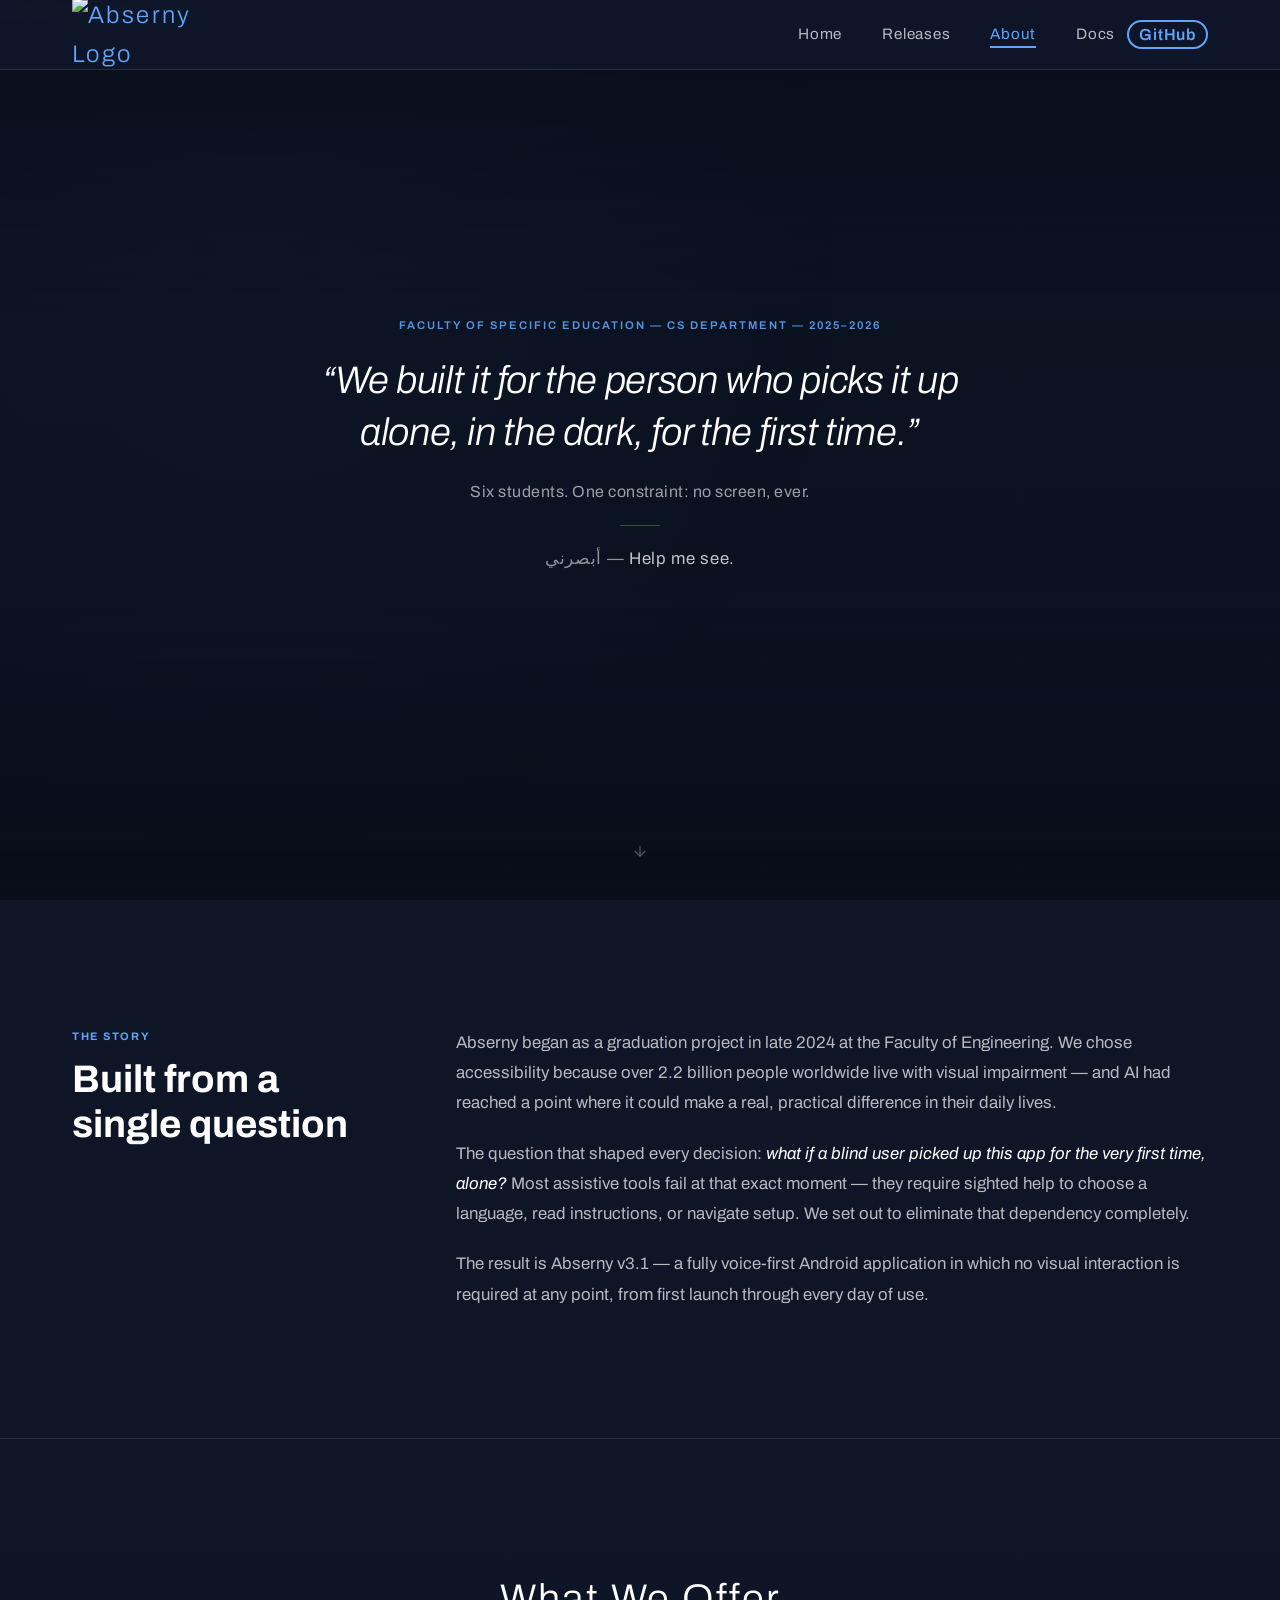
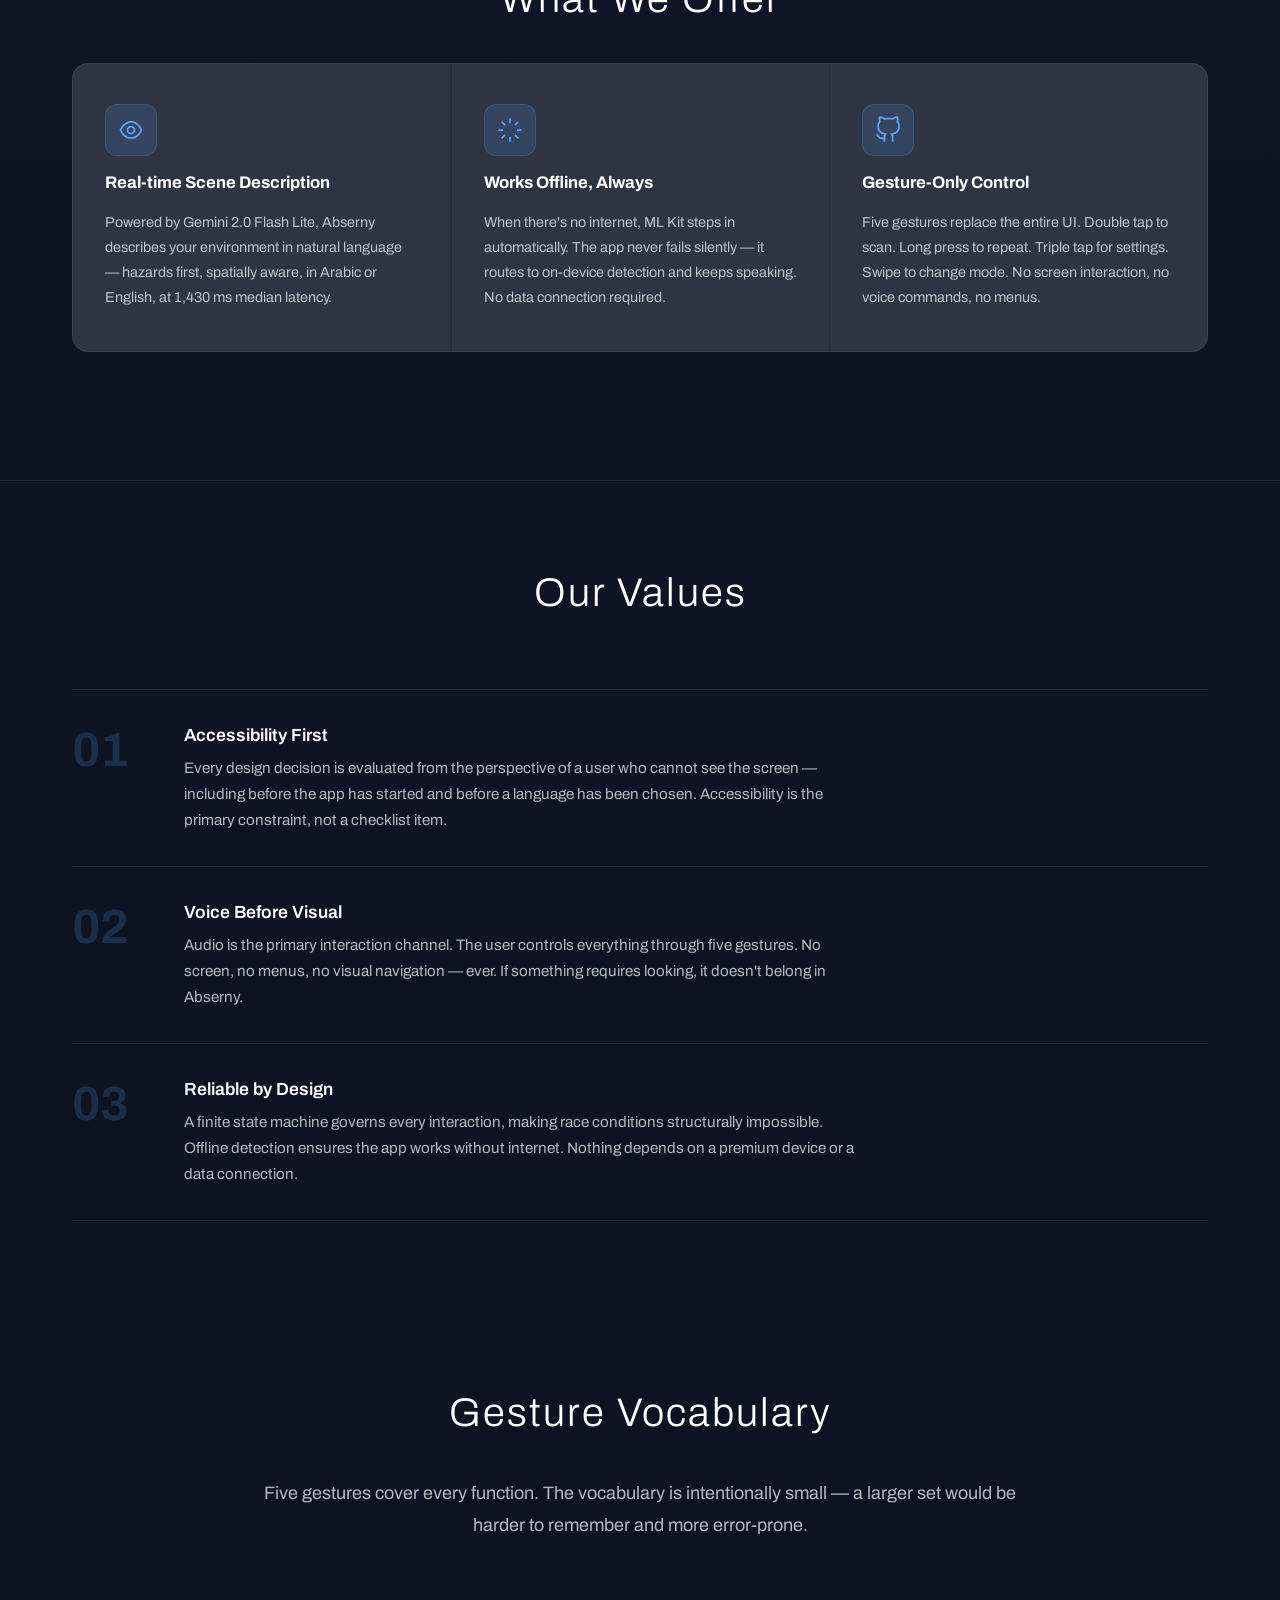
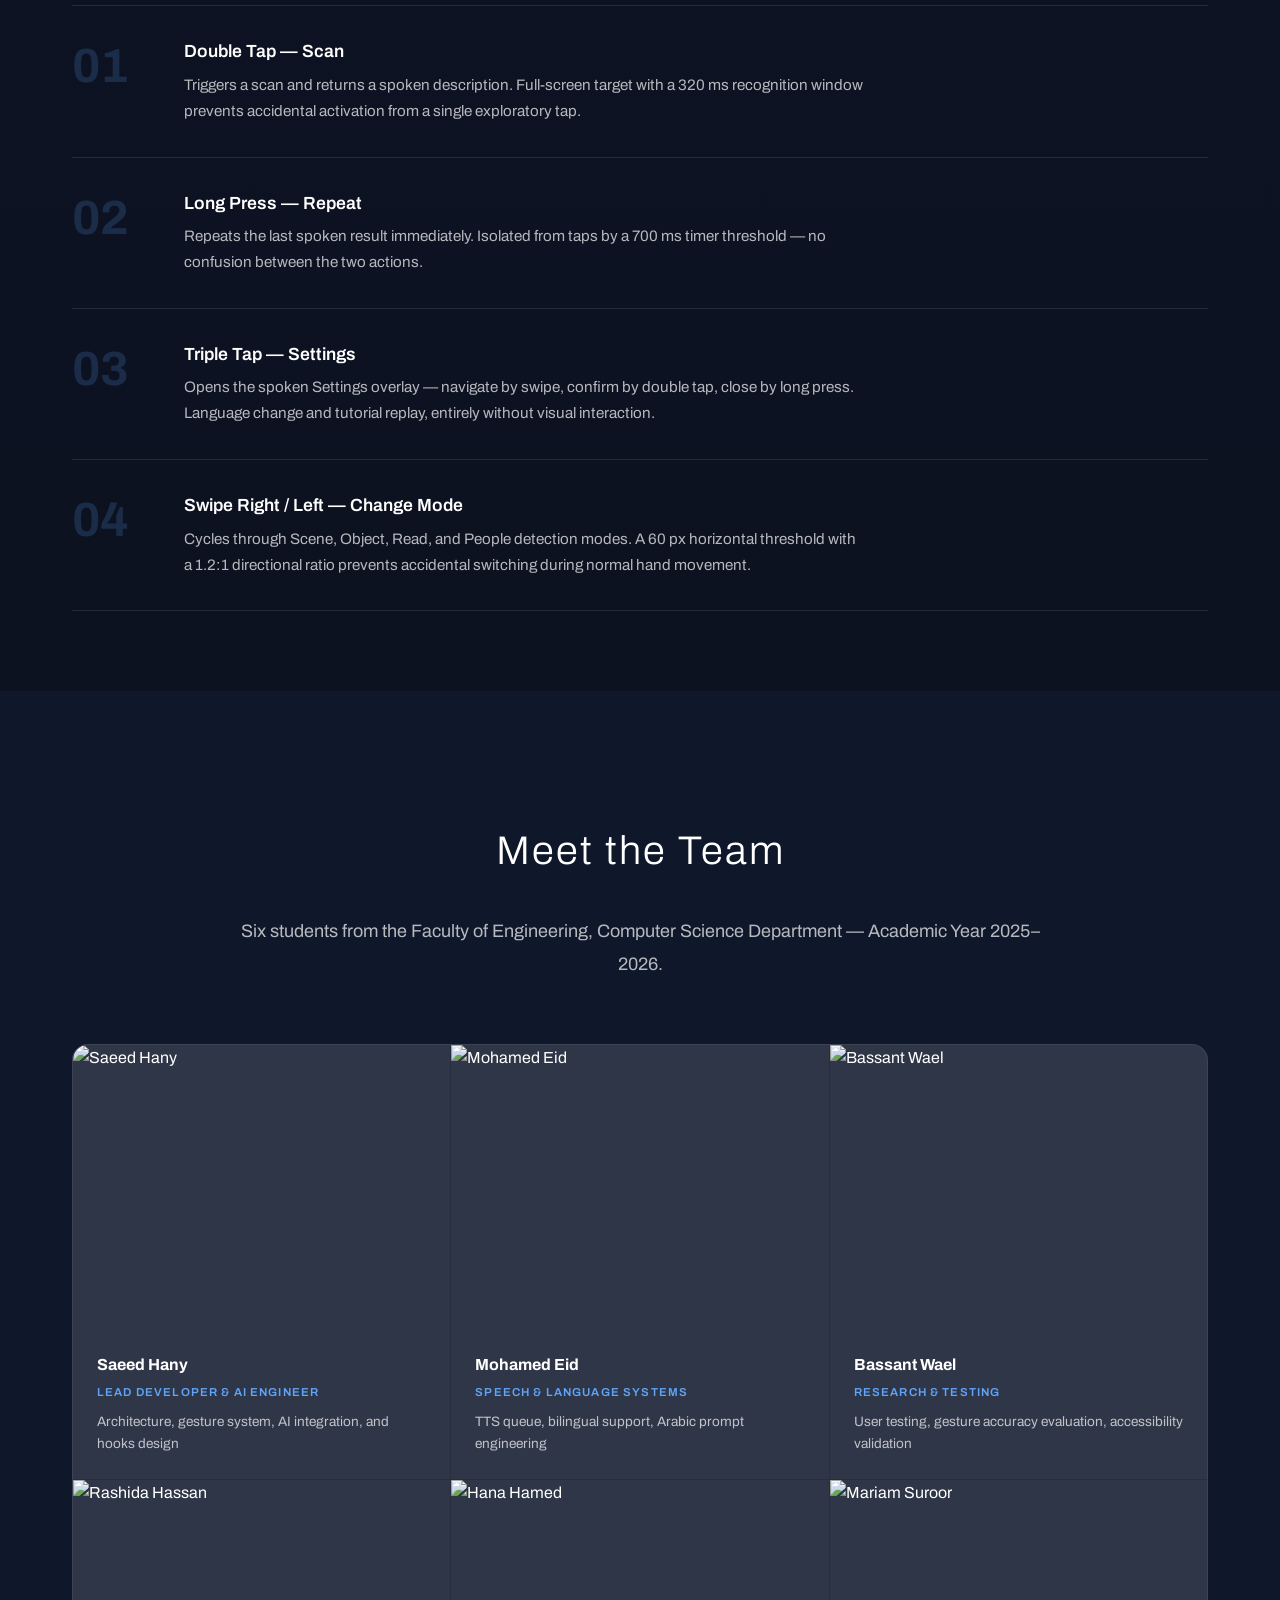
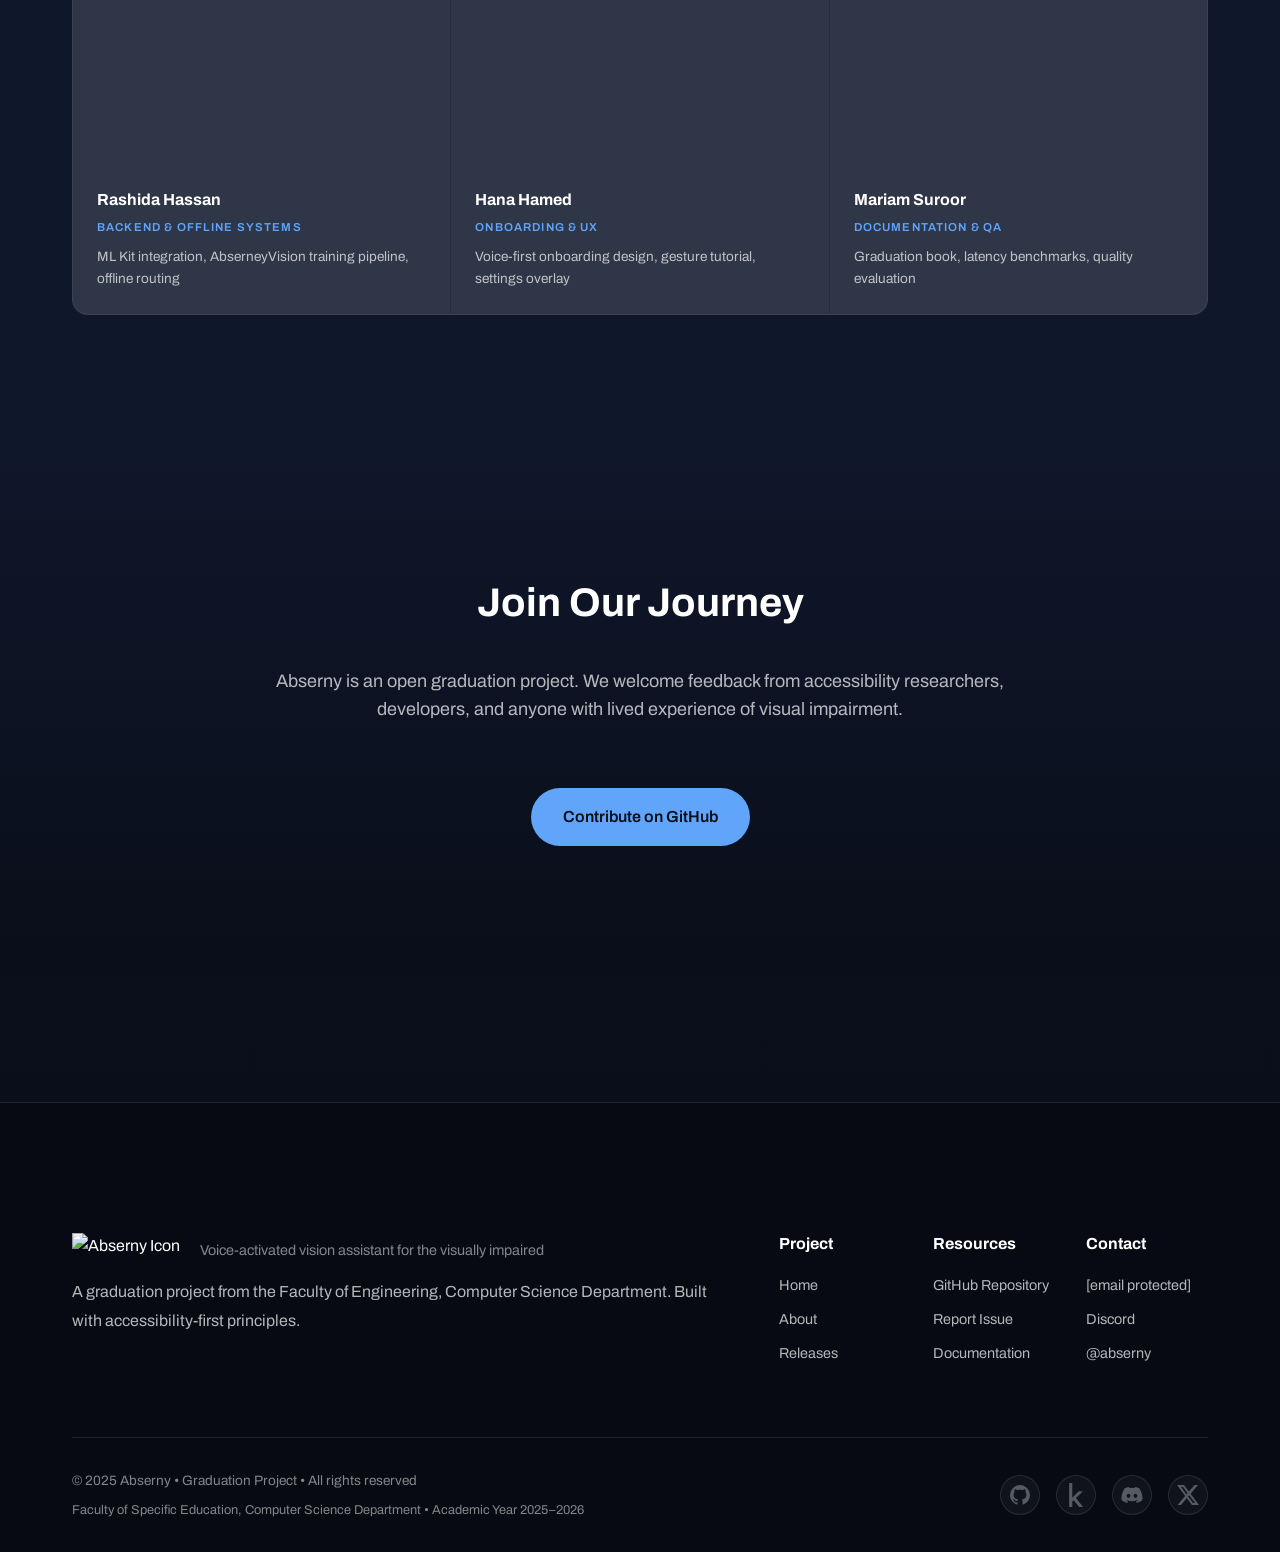
==== commit 60ea0102: "Publish release and edist stuff" ====
--- a/about.html
+++ b/about.html
@@ -285,7 +285,7 @@
                 <div class="footer-bottom">
                     <p class="copyright">
                         &copy; 2025 Abserny &bull; Graduation Project &bull; All rights reserved<br>
-                        <span class="credit">Faculty of Engineering, Computer Science Department &bull; Academic Year 2025&ndash;2026</span>
+                        <span class="credit">Faculty of Specific Education, Computer Science Department &bull; Academic Year 2025&ndash;2026</span>
                     </p>
                     <div class="social-links">
                         <a href="https://github.com/Abserny" aria-label="GitHub"><span class="mdi--github"></span></a>
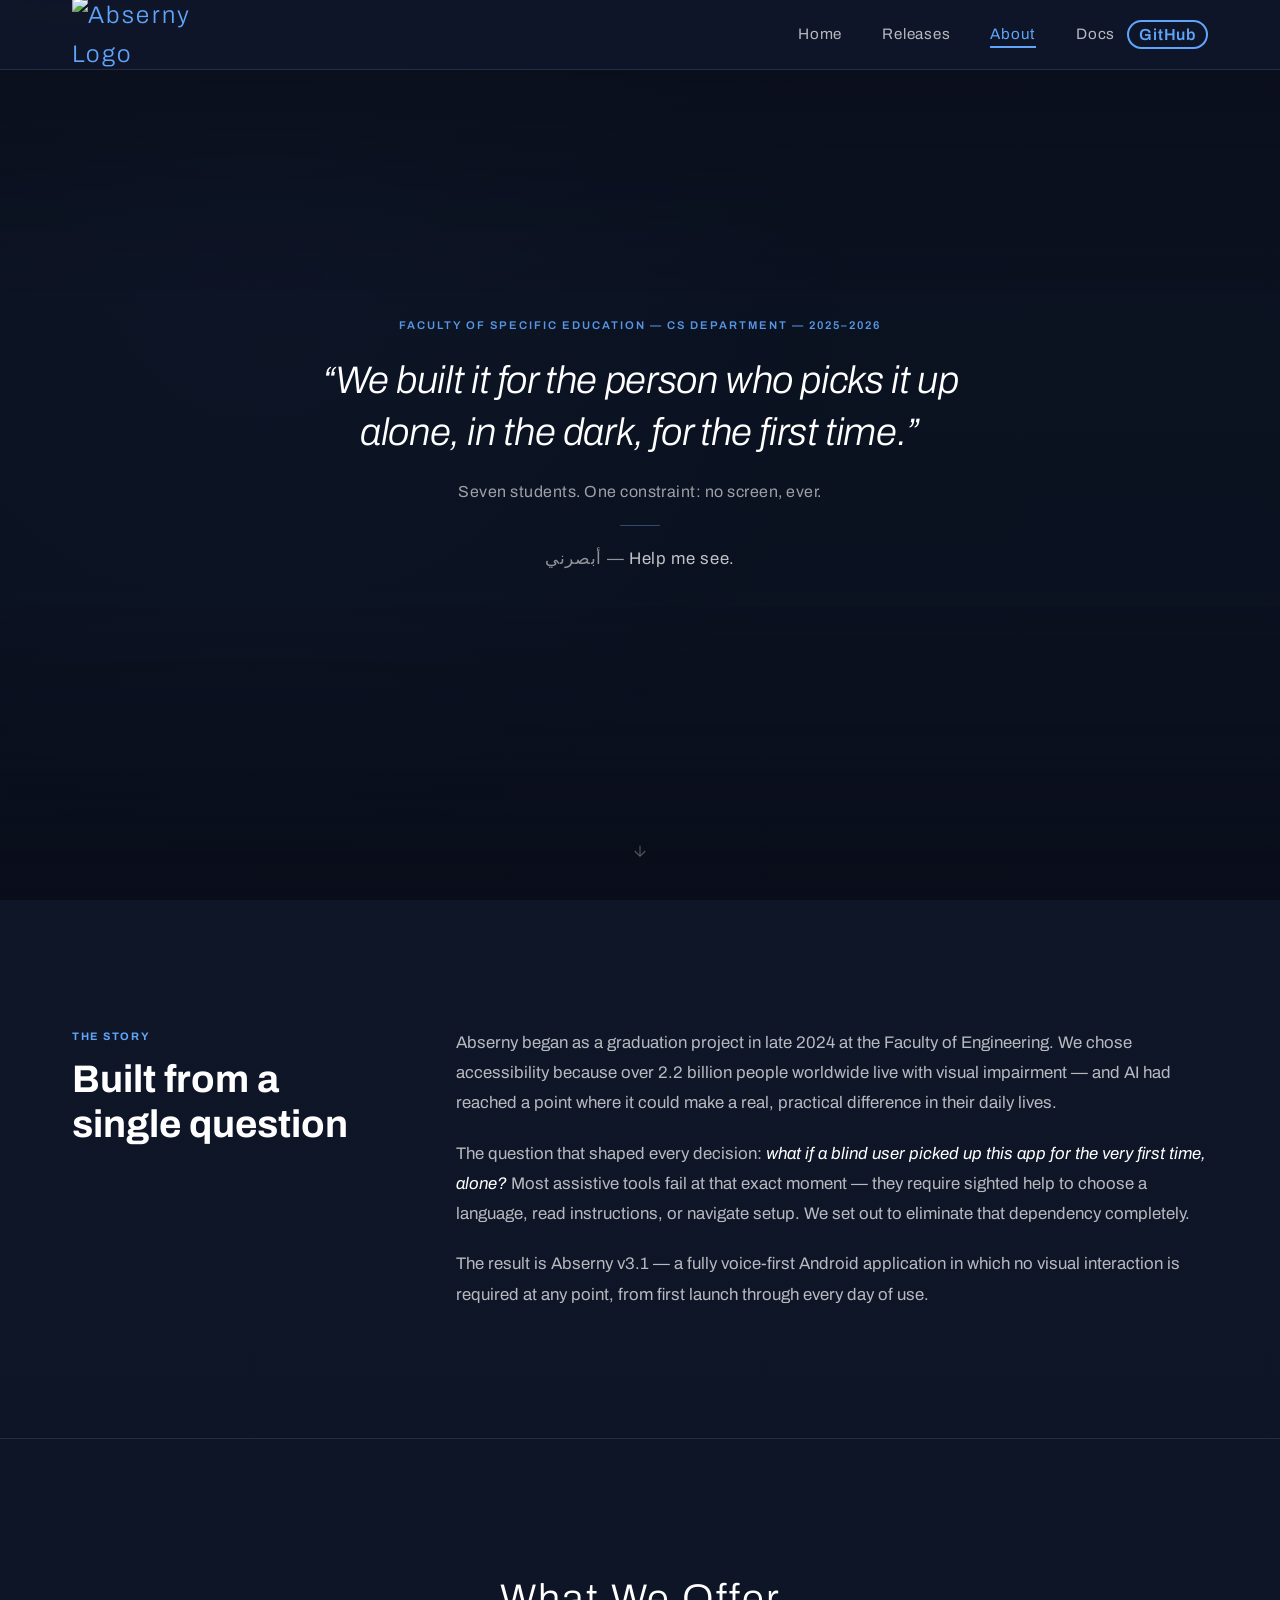
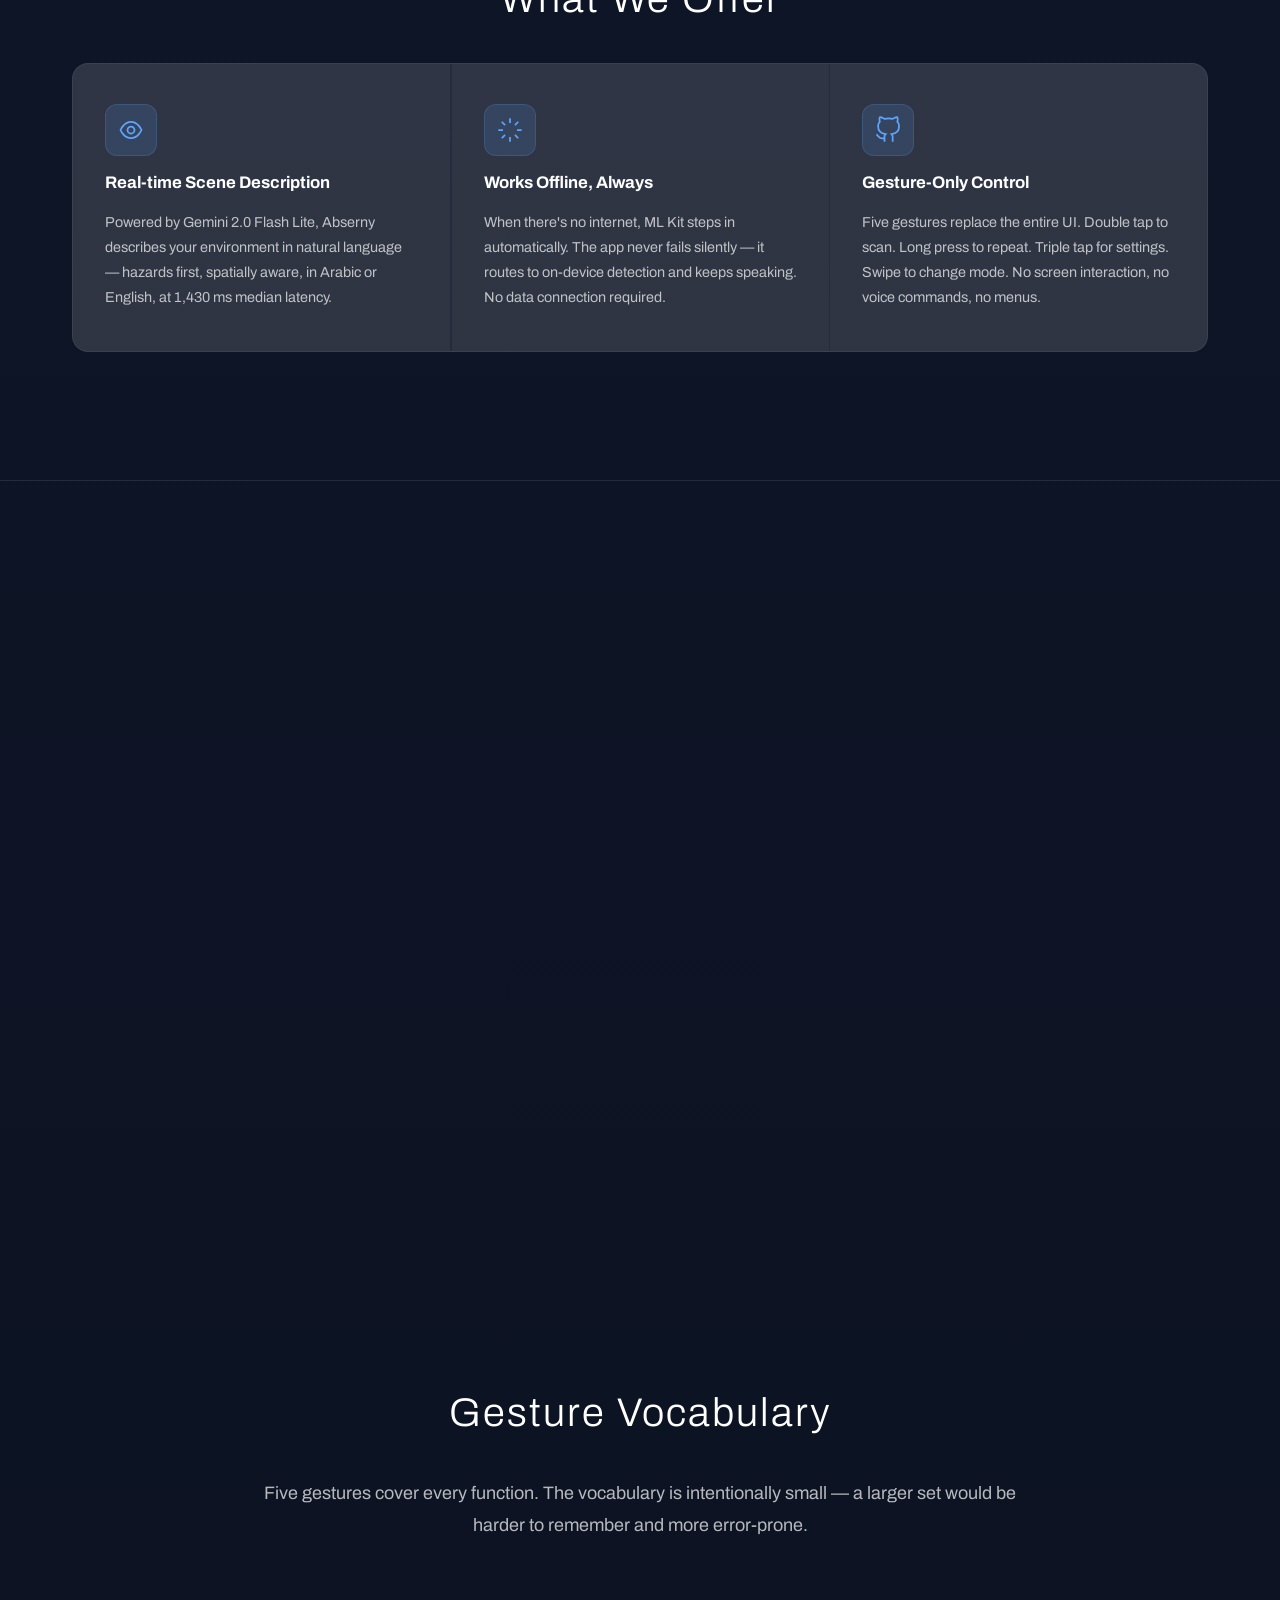
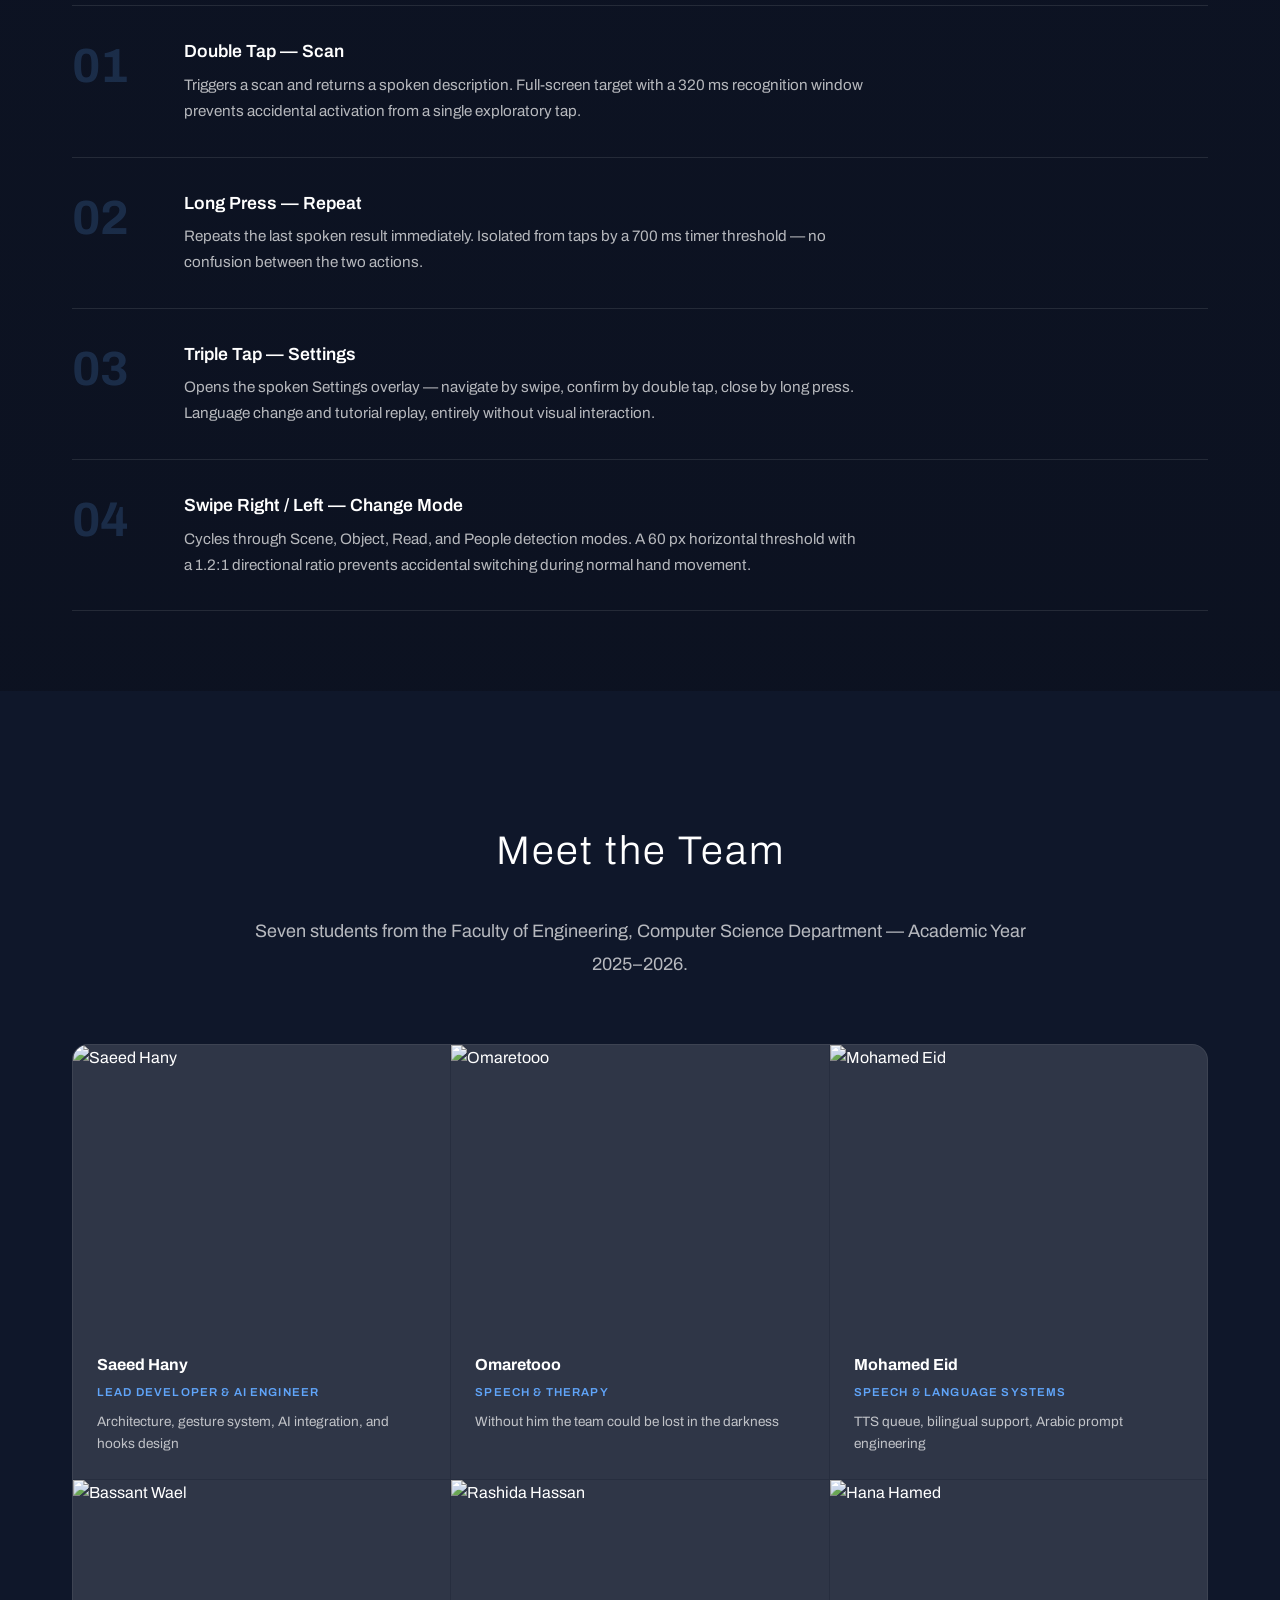
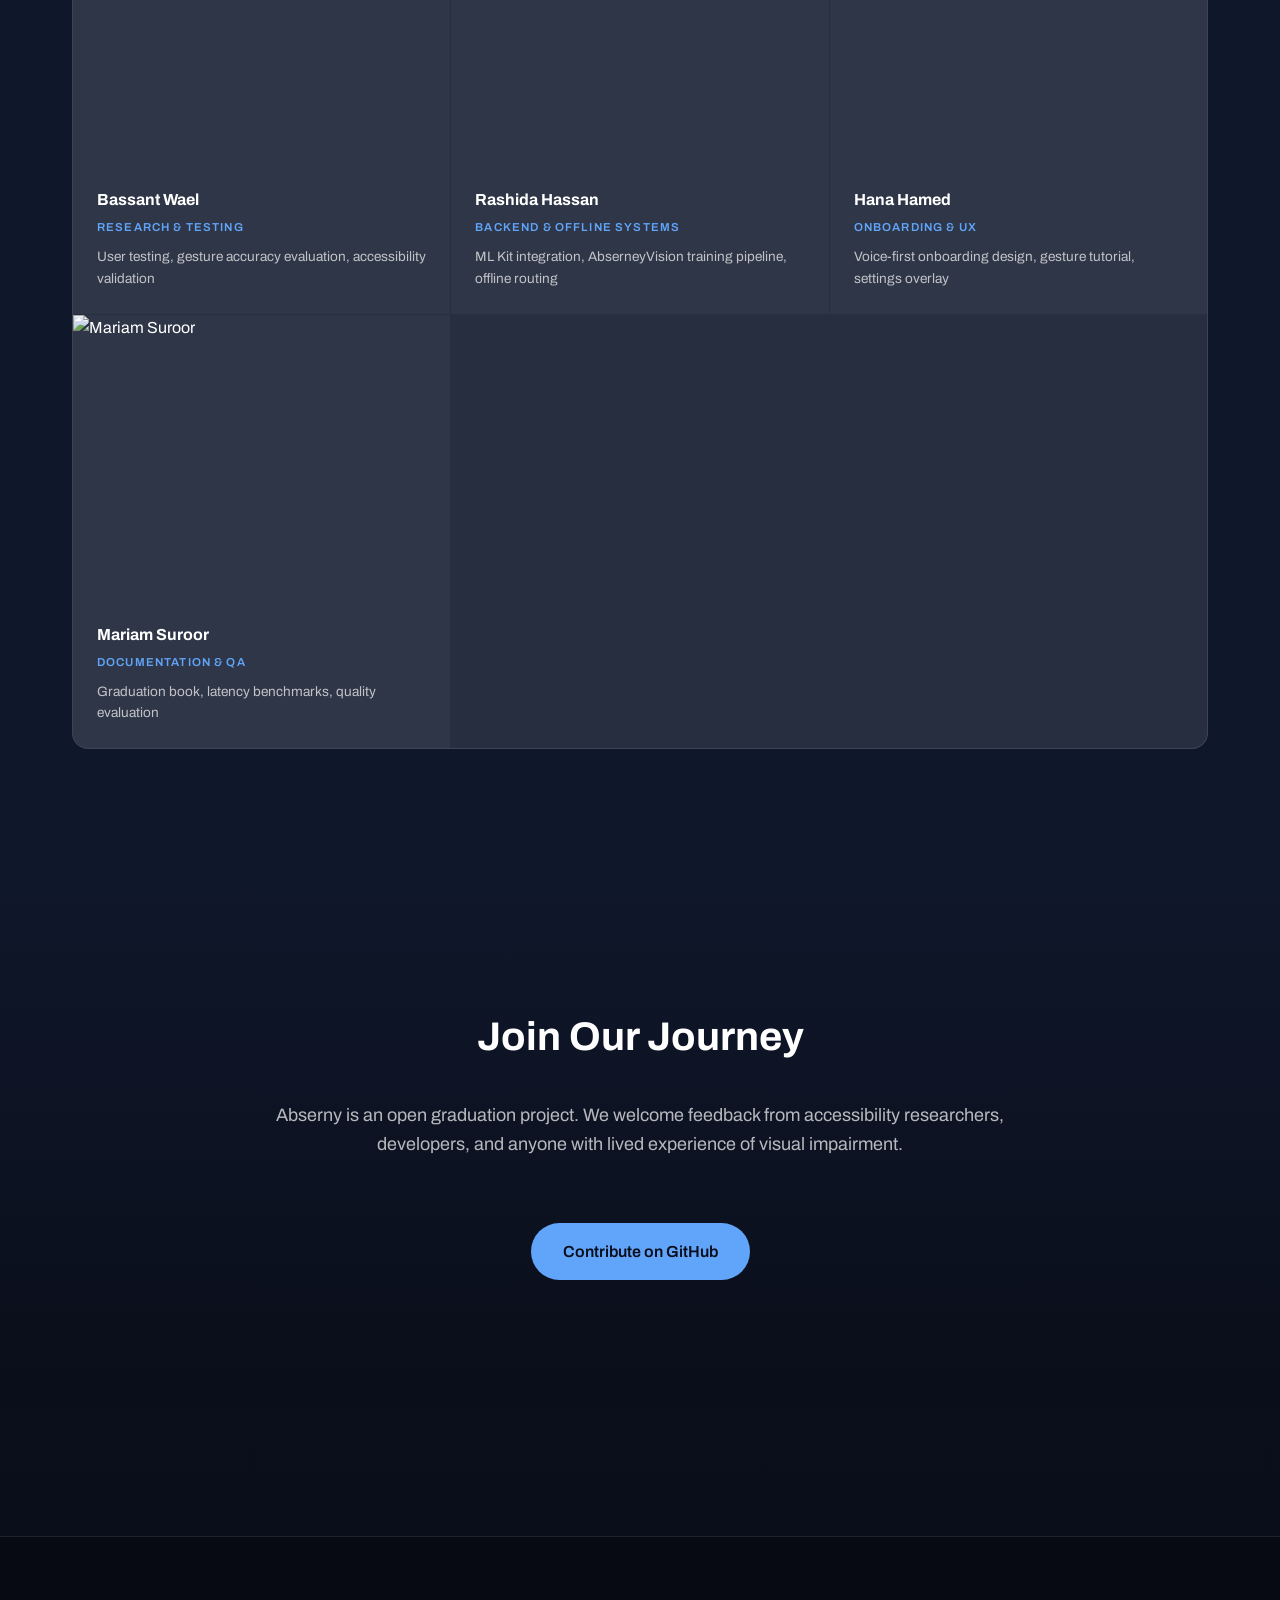
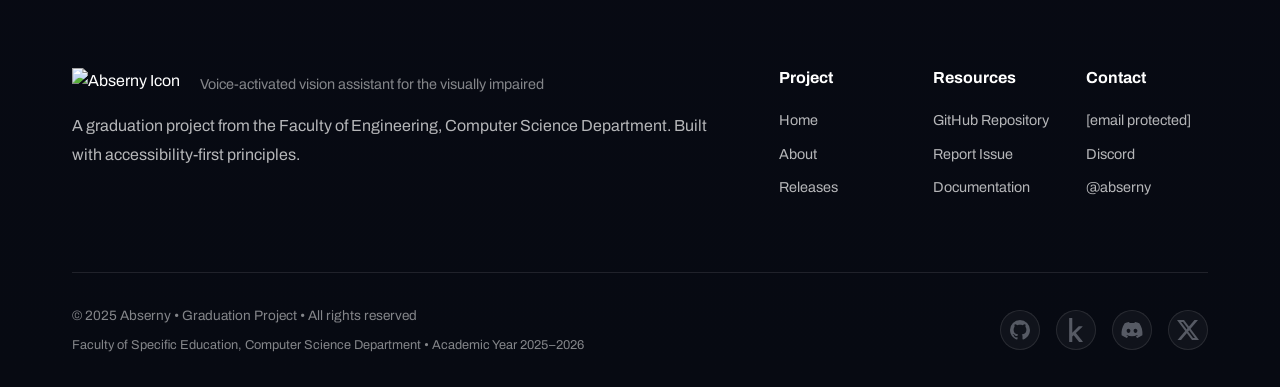
==== commit b87850fd: "omaretoo lost in the darkness" ====
--- a/about.html
+++ b/about.html
@@ -51,7 +51,7 @@
                     <blockquote class="tb-quote">
                         &ldquo;We built it for the person who picks it up alone, in the dark, for the first time.&rdquo;
                     </blockquote>
-                    <p class="tb-sub">Six students. One constraint: no screen, ever.</p>
+                    <p class="tb-sub">Seven students. One constraint: no screen, ever.</p>
                     <div class="tb-divider"></div>
                     <p class="tb-arabic">أبصرني &mdash; <em>Help me see.</em></p>
                 </div>
@@ -180,7 +180,7 @@
             <section class="team-section">
                 <div class="container">
                     <h2 class="section-title">Meet the Team</h2>
-                    <p class="section-intro">Six students from the Faculty of Engineering, Computer Science Department — Academic Year 2025–2026.</p>
+                    <p class="section-intro">Seven students from the Faculty of Engineering, Computer Science Department — Academic Year 2025–2026.</p>
                     <div class="team-grid-new">
                         <div class="team-card-new">
                             <div class="tcn-photo"><img src="assets/images/fb.jpg" alt="Saeed Hany"></div>
@@ -188,6 +188,14 @@
                                 <h3>Saeed Hany</h3>
                                 <span class="tcn-role">Lead Developer &amp; AI Engineer</span>
                                 <p>Architecture, gesture system, AI integration, and hooks design</p>
+                            </div>
+                        </div>
+                        <div class="team-card-new">
+                            <div class="tcn-photo"><img src="assets/images/fb.jpg" alt="Omaretooo"></div>
+                            <div class="tcn-body">
+                                <h3>Omaretooo</h3>
+                                <span class="tcn-role">Speech &amp; Therapy</span>
+                                <p>Without him the team could be lost in the darkness</p>
                             </div>
                         </div>
                         <div class="team-card-new">
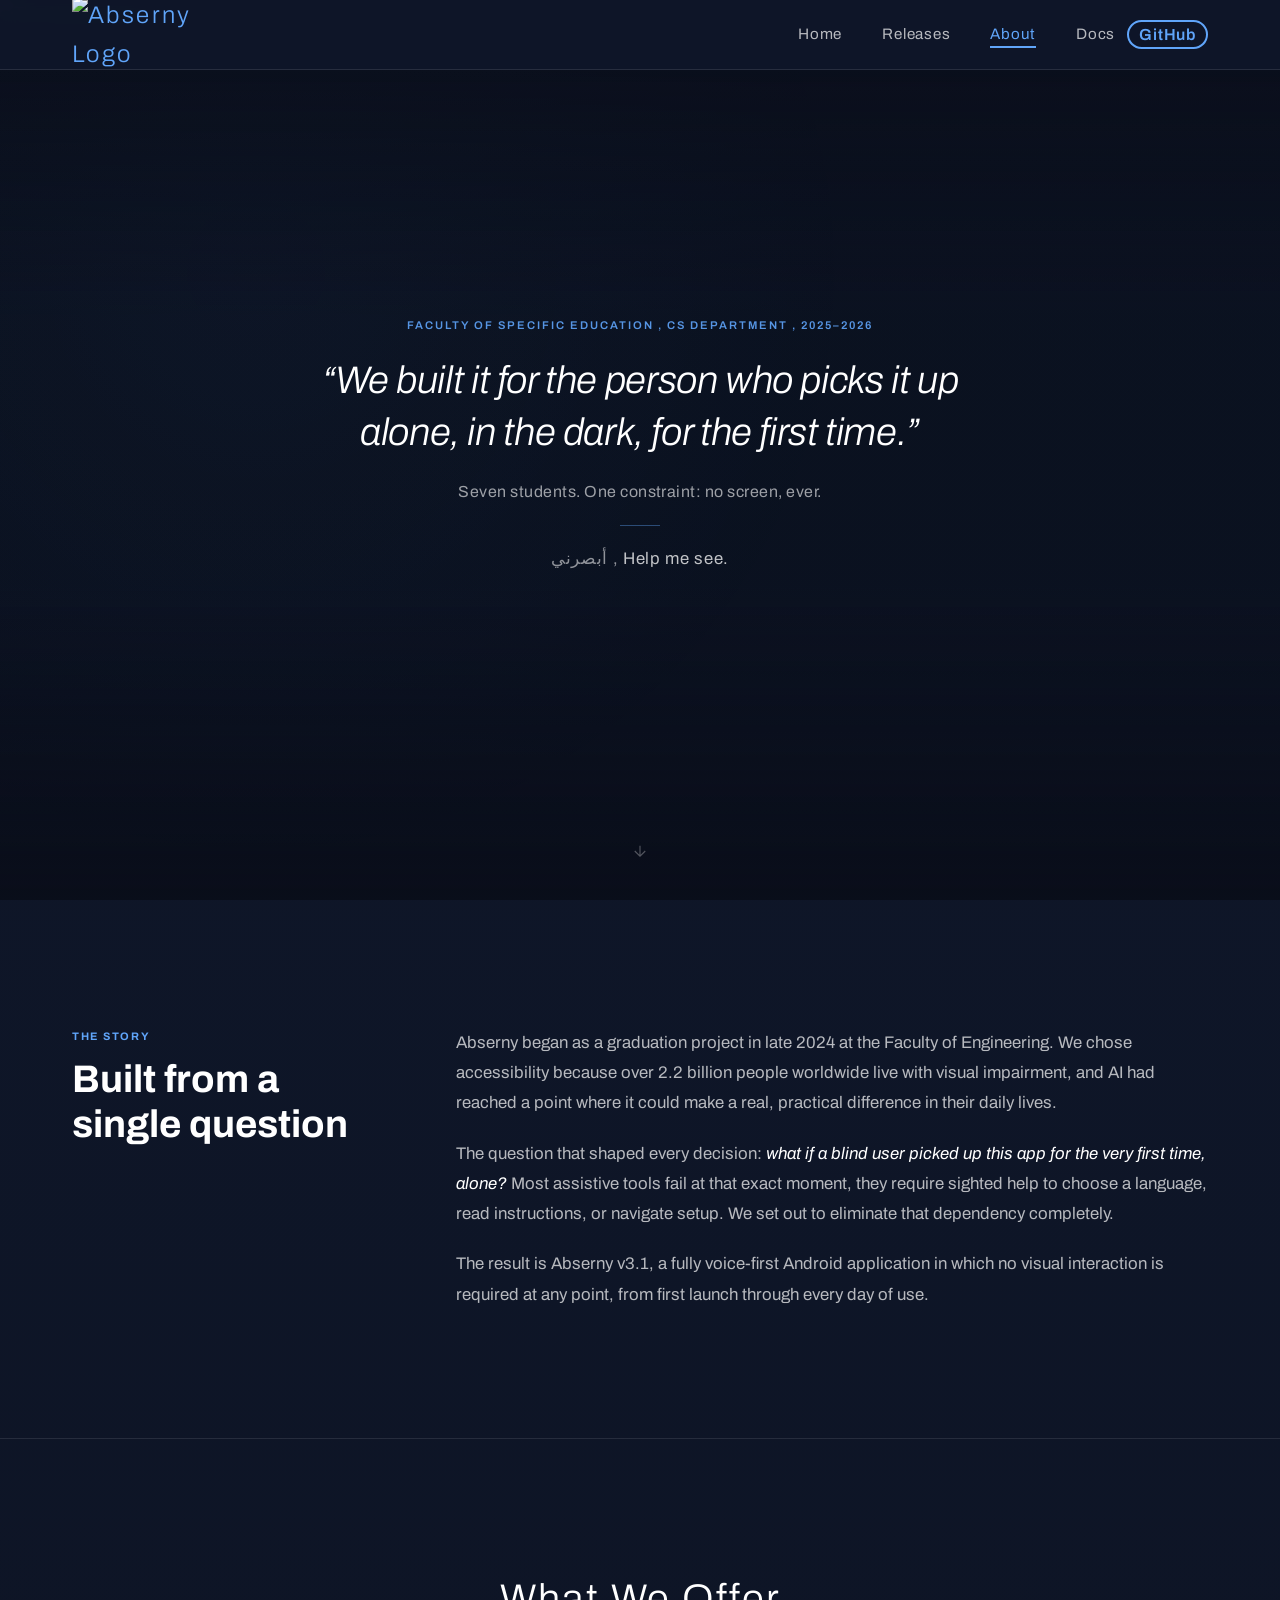
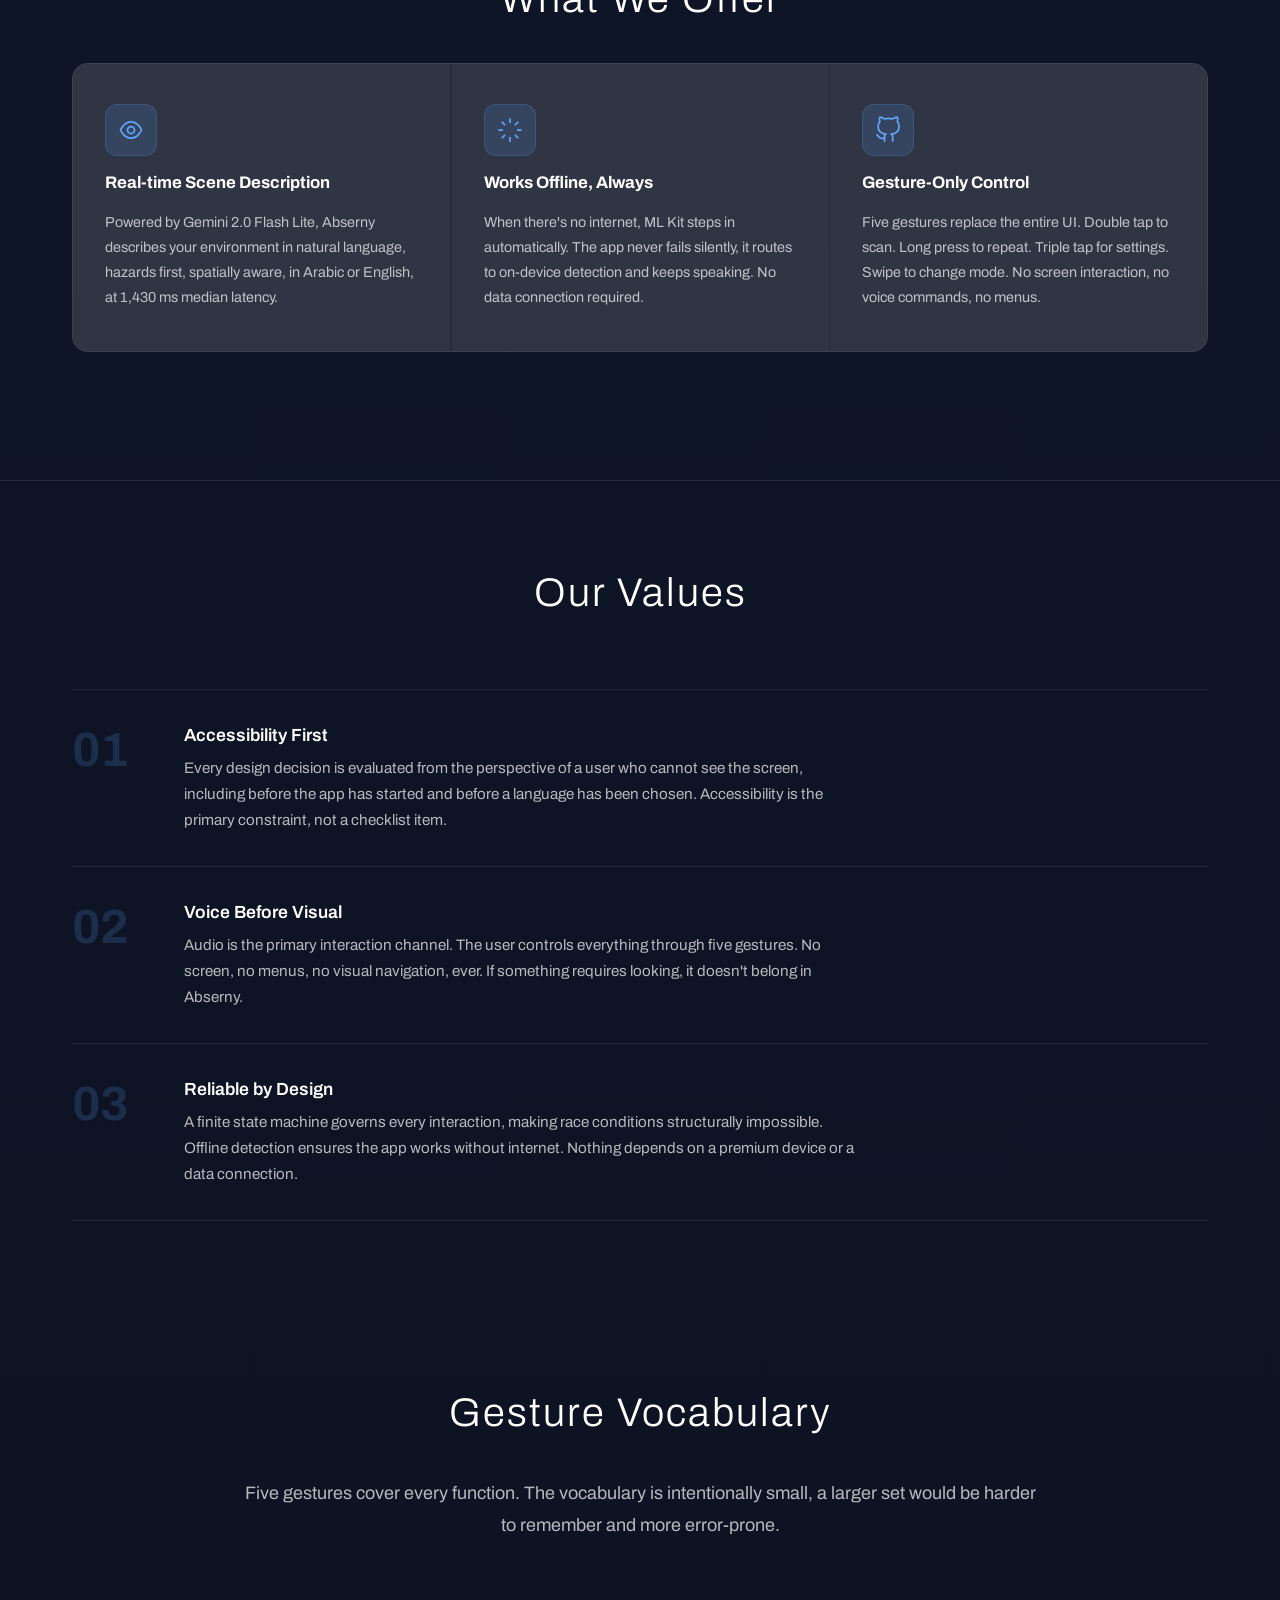
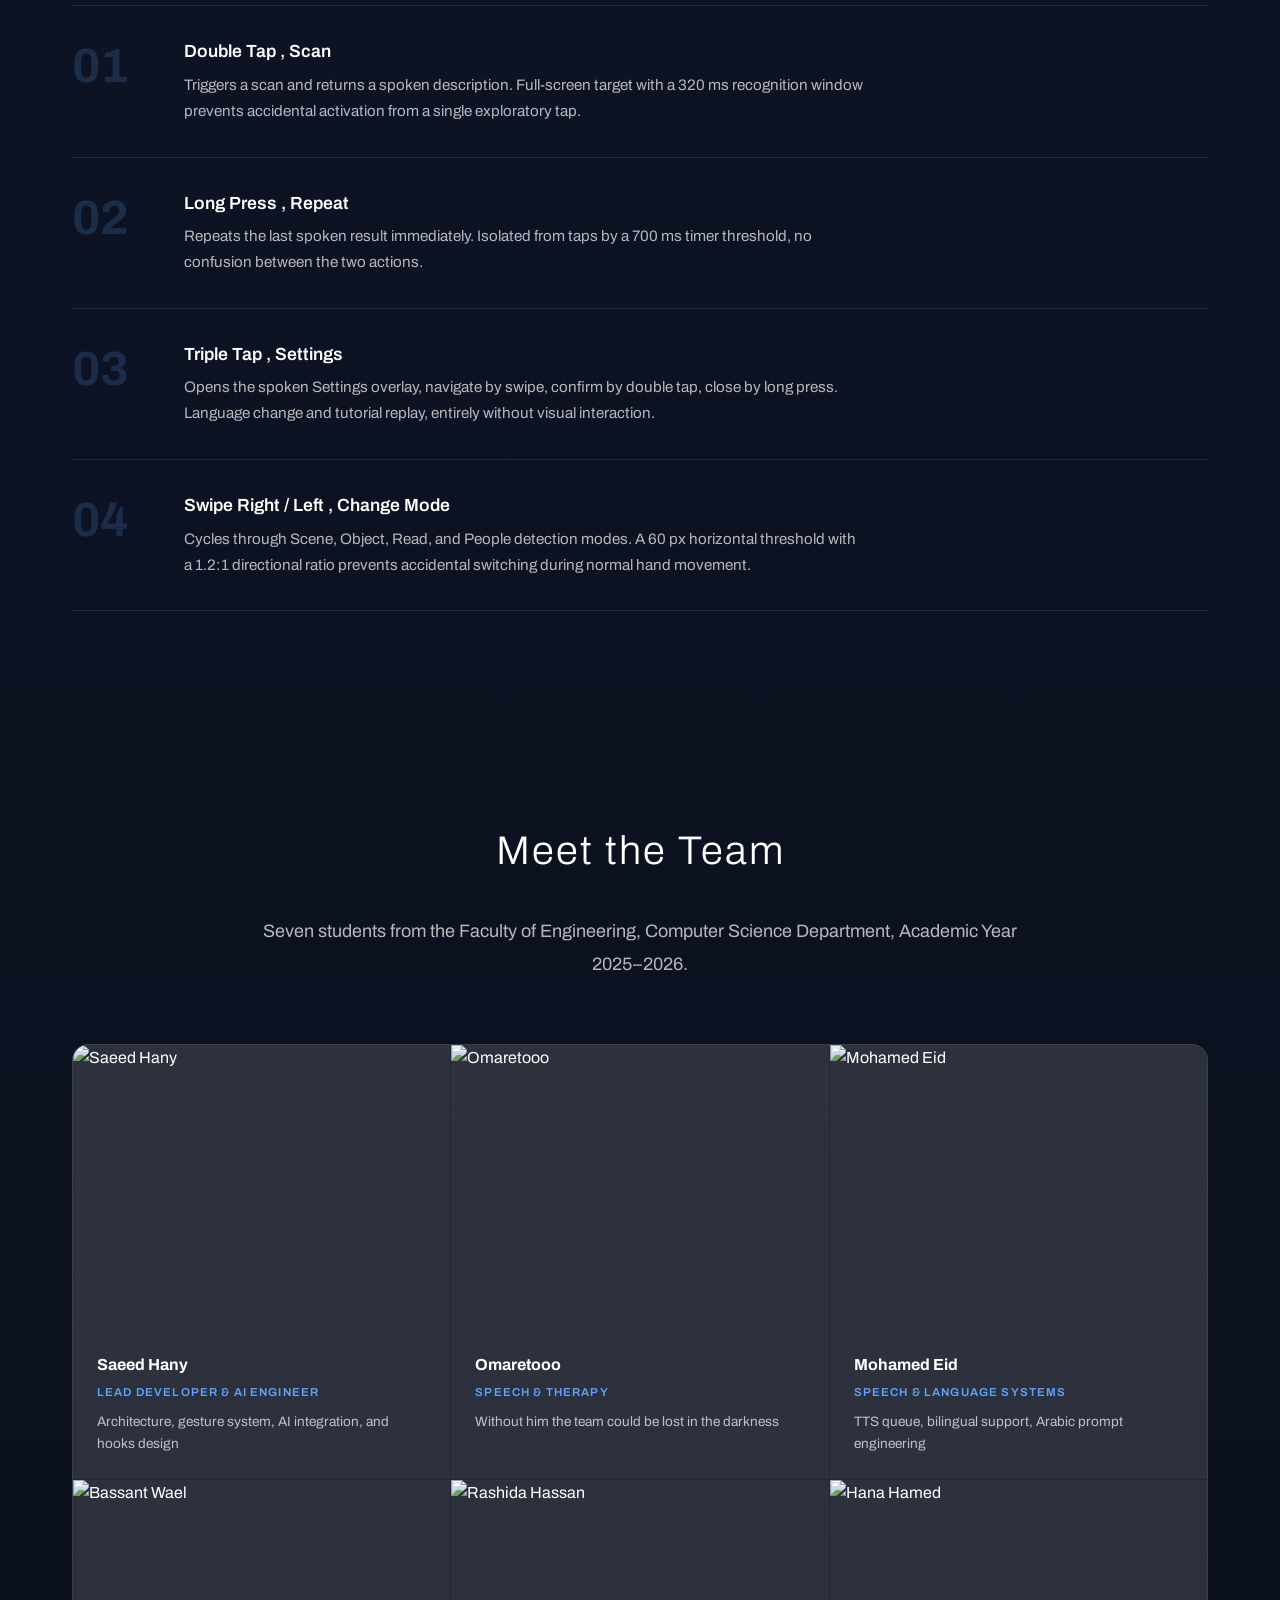
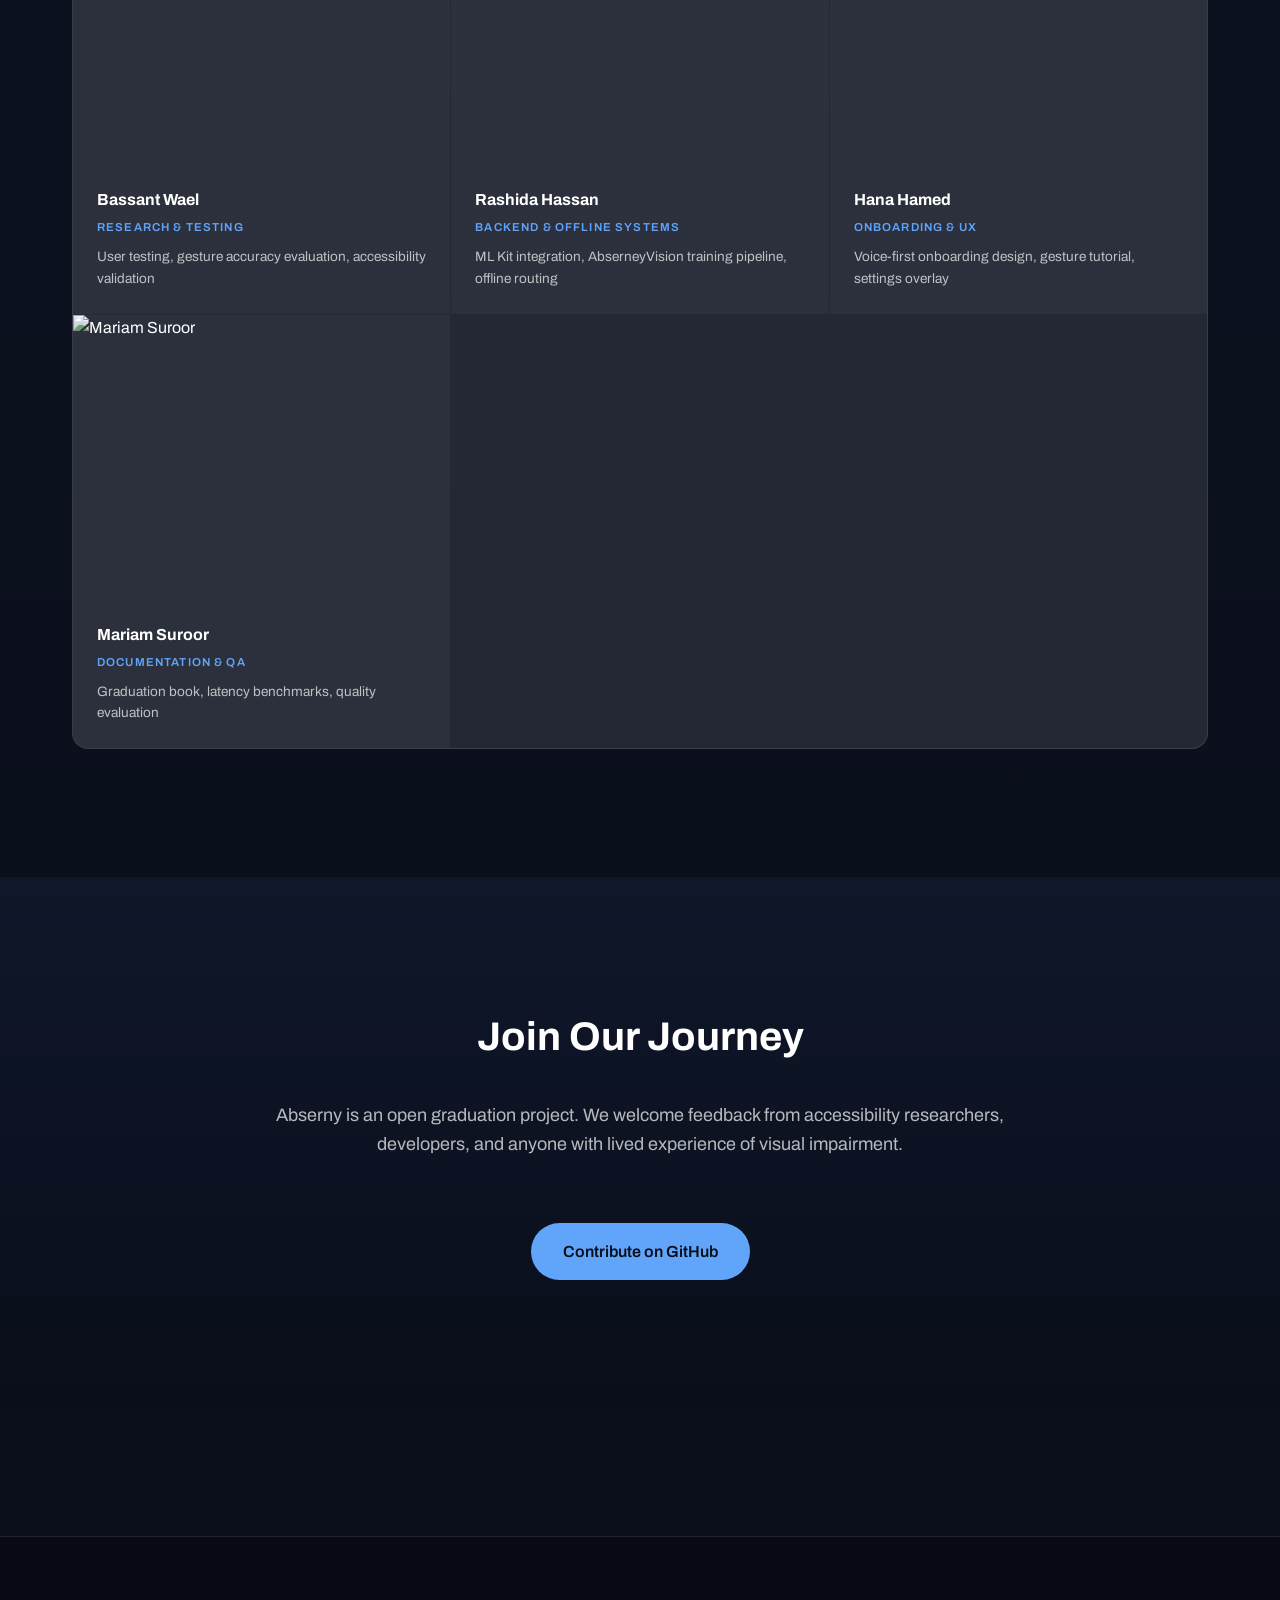
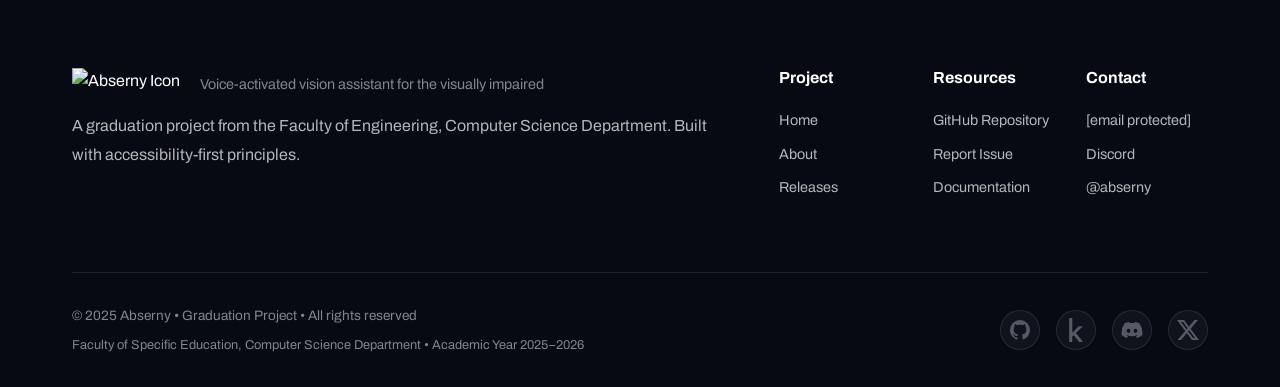
==== commit f816947f: "A BIG CHANGES" ====
--- a/about.html
+++ b/about.html
@@ -47,13 +47,13 @@
                 </div>
 
                 <div class="tb-content">
-                    <span class="tb-eyebrow">Faculty of Specific Education &mdash; CS Department &mdash; 2025&ndash;2026</span>
+                    <span class="tb-eyebrow">Faculty of Specific Education , CS Department , 2025&ndash;2026</span>
                     <blockquote class="tb-quote">
                         &ldquo;We built it for the person who picks it up alone, in the dark, for the first time.&rdquo;
                     </blockquote>
                     <p class="tb-sub">Seven students. One constraint: no screen, ever.</p>
                     <div class="tb-divider"></div>
-                    <p class="tb-arabic">أبصرني &mdash; <em>Help me see.</em></p>
+                    <p class="tb-arabic">أبصرني , <em>Help me see.</em></p>
                 </div>
 
                 <div class="tb-scroll-hint" aria-hidden="true">
@@ -70,15 +70,15 @@
                             <h2>Built from a<br>single question</h2>
                         </div>
                         <div class="about-split-body">
-                            <p>Abserny began as a graduation project in late 2024 at the Faculty of Engineering. We chose accessibility because over 2.2 billion people worldwide live with visual impairment — and AI had reached a point where it could make a real, practical difference in their daily lives.</p>
-                            <p>The question that shaped every decision: <em>what if a blind user picked up this app for the very first time, alone?</em> Most assistive tools fail at that exact moment — they require sighted help to choose a language, read instructions, or navigate setup. We set out to eliminate that dependency completely.</p>
-                            <p>The result is Abserny v3.1 — a fully voice-first Android application in which no visual interaction is required at any point, from first launch through every day of use.</p>
-                        </div>
-                    </div>
-                </div>
-            </section>
-
-            <!-- ══ WHAT WE OFFER — 3 PILLARS ════════════════════════ -->
+                            <p>Abserny began as a graduation project in late 2024 at the Faculty of Engineering. We chose accessibility because over 2.2 billion people worldwide live with visual impairment, and AI had reached a point where it could make a real, practical difference in their daily lives.</p>
+                            <p>The question that shaped every decision: <em>what if a blind user picked up this app for the very first time, alone?</em> Most assistive tools fail at that exact moment, they require sighted help to choose a language, read instructions, or navigate setup. We set out to eliminate that dependency completely.</p>
+                            <p>The result is Abserny v3.1, a fully voice-first Android application in which no visual interaction is required at any point, from first launch through every day of use.</p>
+                        </div>
+                    </div>
+                </div>
+            </section>
+
+            <!-- ══ WHAT WE OFFER, 3 PILLARS ════════════════════════ -->
             <section class="about-pillars-section">
                 <div class="container">
                     <h2 class="section-title">What We Offer</h2>
@@ -88,14 +88,14 @@
                                 <svg width="28" height="28" viewBox="0 0 24 24" fill="none" stroke="currentColor" stroke-width="1.5"><circle cx="12" cy="12" r="3"/><path d="M3 12s3-7 9-7 9 7 9 7-3 7-9 7-9-7-9-7z"/></svg>
                             </div>
                             <h3>Real-time Scene Description</h3>
-                            <p>Powered by Gemini 2.0 Flash Lite, Abserny describes your environment in natural language — hazards first, spatially aware, in Arabic or English, at 1,430 ms median latency.</p>
+                            <p>Powered by Gemini 2.0 Flash Lite, Abserny describes your environment in natural language, hazards first, spatially aware, in Arabic or English, at 1,430 ms median latency.</p>
                         </div>
                         <div class="about-pillar">
                             <div class="pillar-icon" aria-hidden="true">
                                 <svg width="28" height="28" viewBox="0 0 24 24" fill="none" stroke="currentColor" stroke-width="1.5"><path d="M12 2v4M12 18v4M4.93 4.93l2.83 2.83M16.24 16.24l2.83 2.83M2 12h4M18 12h4M4.93 19.07l2.83-2.83M16.24 7.76l2.83-2.83"/></svg>
                             </div>
                             <h3>Works Offline, Always</h3>
-                            <p>When there's no internet, ML Kit steps in automatically. The app never fails silently — it routes to on-device detection and keeps speaking. No data connection required.</p>
+                            <p>When there's no internet, ML Kit steps in automatically. The app never fails silently, it routes to on-device detection and keeps speaking. No data connection required.</p>
                         </div>
                         <div class="about-pillar">
                             <div class="pillar-icon" aria-hidden="true">
@@ -117,14 +117,14 @@
                             <span class="editorial-num">01</span>
                             <div class="editorial-body">
                                 <span class="editorial-title">Accessibility First</span>
-                                <span class="editorial-desc">Every design decision is evaluated from the perspective of a user who cannot see the screen — including before the app has started and before a language has been chosen. Accessibility is the primary constraint, not a checklist item.</span>
+                                <span class="editorial-desc">Every design decision is evaluated from the perspective of a user who cannot see the screen, including before the app has started and before a language has been chosen. Accessibility is the primary constraint, not a checklist item.</span>
                             </div>
                         </div>
                         <div class="editorial-item">
                             <span class="editorial-num">02</span>
                             <div class="editorial-body">
                                 <span class="editorial-title">Voice Before Visual</span>
-                                <span class="editorial-desc">Audio is the primary interaction channel. The user controls everything through five gestures. No screen, no menus, no visual navigation — ever. If something requires looking, it doesn't belong in Abserny.</span>
+                                <span class="editorial-desc">Audio is the primary interaction channel. The user controls everything through five gestures. No screen, no menus, no visual navigation, ever. If something requires looking, it doesn't belong in Abserny.</span>
                             </div>
                         </div>
                         <div class="editorial-item">
@@ -142,33 +142,33 @@
             <section>
                 <div class="container">
                     <h2 class="section-title">Gesture Vocabulary</h2>
-                    <p class="section-intro">Five gestures cover every function. The vocabulary is intentionally small — a larger set would be harder to remember and more error-prone.</p>
+                    <p class="section-intro">Five gestures cover every function. The vocabulary is intentionally small, a larger set would be harder to remember and more error-prone.</p>
                     <div class="editorial-list">
                         <div class="editorial-item">
                             <span class="editorial-num">01</span>
                             <div class="editorial-body">
-                                <span class="editorial-title">Double Tap &mdash; Scan</span>
+                                <span class="editorial-title">Double Tap , Scan</span>
                                 <span class="editorial-desc">Triggers a scan and returns a spoken description. Full-screen target with a 320 ms recognition window prevents accidental activation from a single exploratory tap.</span>
                             </div>
                         </div>
                         <div class="editorial-item">
                             <span class="editorial-num">02</span>
                             <div class="editorial-body">
-                                <span class="editorial-title">Long Press &mdash; Repeat</span>
-                                <span class="editorial-desc">Repeats the last spoken result immediately. Isolated from taps by a 700 ms timer threshold — no confusion between the two actions.</span>
+                                <span class="editorial-title">Long Press , Repeat</span>
+                                <span class="editorial-desc">Repeats the last spoken result immediately. Isolated from taps by a 700 ms timer threshold, no confusion between the two actions.</span>
                             </div>
                         </div>
                         <div class="editorial-item">
                             <span class="editorial-num">03</span>
                             <div class="editorial-body">
-                                <span class="editorial-title">Triple Tap &mdash; Settings</span>
-                                <span class="editorial-desc">Opens the spoken Settings overlay — navigate by swipe, confirm by double tap, close by long press. Language change and tutorial replay, entirely without visual interaction.</span>
+                                <span class="editorial-title">Triple Tap , Settings</span>
+                                <span class="editorial-desc">Opens the spoken Settings overlay, navigate by swipe, confirm by double tap, close by long press. Language change and tutorial replay, entirely without visual interaction.</span>
                             </div>
                         </div>
                         <div class="editorial-item">
                             <span class="editorial-num">04</span>
                             <div class="editorial-body">
-                                <span class="editorial-title">Swipe Right / Left &mdash; Change Mode</span>
+                                <span class="editorial-title">Swipe Right / Left , Change Mode</span>
                                 <span class="editorial-desc">Cycles through Scene, Object, Read, and People detection modes. A 60 px horizontal threshold with a 1.2:1 directional ratio prevents accidental switching during normal hand movement.</span>
                             </div>
                         </div>
@@ -180,7 +180,7 @@
             <section class="team-section">
                 <div class="container">
                     <h2 class="section-title">Meet the Team</h2>
-                    <p class="section-intro">Seven students from the Faculty of Engineering, Computer Science Department — Academic Year 2025–2026.</p>
+                    <p class="section-intro">Seven students from the Faculty of Engineering, Computer Science Department, Academic Year 2025–2026.</p>
                     <div class="team-grid-new">
                         <div class="team-card-new">
                             <div class="tcn-photo"><img src="assets/images/fb.jpg" alt="Saeed Hany"></div>
--- a/style/style.css
+++ b/style/style.css
@@ -1,2806 +1,10 @@
-* {
-    margin: 0;
-    padding: 0;
-    box-sizing: border-box;
-}
+@import url('./base.css');
+@import url('./layout.css');
+@import url('./components.css');
+@import url('./footer.css');
+@import url('./animations.css');
+@import url('./responsive.css');
 
-:root {
-    /* Colors */
-    --bg-dark: #0a0e1a;
-    --bg-navy: #0f172a;
-    --text-primary: #ffffff;
-    --text-secondary: rgba(255, 255, 255, 0.7);
-    --text-tertiary: rgba(255, 255, 255, 0.5);
-    --accent-blue: #60a5fa;
-    --accent-blue-dim: rgba(96, 165, 250, 0.15);
-    --accent-green: #34d399;
-    --card-bg: rgba(255, 255, 255, 0.04);
-    --card-border: rgba(255, 255, 255, 0.1);
-
-    /* Spacing */
-    --spacing-xs: 0.5rem;
-    --spacing-sm: 1rem;
-    --spacing-md: 2rem;
-    --spacing-lg: 4rem;
-    --spacing-xl: 8rem;
-
-    /* Typography */
-    --font-family: "Archivo", sans-serif;
-    --font-size-base: 1rem;
-    --font-size-lg: 1.125rem;
-    --font-size-xl: 1.5rem;
-    --font-size-2xl: 2rem;
-    --font-size-3xl: 2.5rem;
-    --font-size-4xl: 3.5rem;
-
-    /* Layout */
-    --container-width: 1200px;
-    --header-height: 70px;
-    --announce-height: 36px;
-
-    /* Transitions */
-    --transition-fast: 0.2s ease;
-    --transition-normal: 0.3s ease;
-    --transition-slow: 0.5s ease;
-}
-
-/* === Global smooth transitions === */
-a, button {
-    transition: color 0.2s ease, background 0.2s ease,
-        border-color 0.2s ease, opacity 0.2s ease,
-        box-shadow 0.2s ease, transform 0.2s ease;
-}
-
-/* Smooth page sections fade-in */
-main > section {
-    animation: sectionFadeIn 0.5s ease both;
-}
-
-@keyframes sectionFadeIn {
-from { opacity: 0; transform: translateY(16px); }
-to   { opacity: 1; transform: translateY(0); }
-}
-
-main > section:nth-child(1) { animation-delay: 0.05s; }
-main > section:nth-child(2) { animation-delay: 0.10s; }
-main > section:nth-child(3) { animation-delay: 0.15s; }
-main > section:nth-child(4) { animation-delay: 0.20s; }
-main > section:nth-child(5) { animation-delay: 0.25s; }
-
-
-/* === Base Styles === */
-html {
-    scroll-behavior: smooth;
-}
-
-body {
-    font-family: var(--font-family);
-    background: linear-gradient(180deg, var(--bg-navy) 0%, var(--bg-dark) 100%);
-    color: var(--text-primary);
-    line-height: 1.6;
-    overflow-x: hidden;
-    font-size: var(--font-size-base);
-}
-
-body::before {
-    content: '';
-    position: fixed;
-    top: 0;
-    left: 0;
-    width: 100%;
-    height: 100%;
-    background: radial-gradient(circle at 20% 30%, rgba(96, 165, 250, 0.05) 0%, transparent 50%);
-    pointer-events: none;
-    z-index: 0;
-}
-
-/* === Container === */
-.container-header {
-    max-width: var(--container-width);
-    width: 100%;
-    margin: 0 auto;
-    padding: 0 var(--spacing-md);
-    position: relative;
-    z-index: 1;
-}
-
-/* === Hamburger Menu === */
-.hamburger {
-    display: none;
-    flex-direction: column;
-    justify-content: center;
-    align-items: center;
-    gap: 5px;
-    width: 40px;
-    height: 40px;
-    background: none;
-    border: none;
-    cursor: pointer;
-    padding: 4px;
-    border-radius: 8px;
-    transition: background var(--transition-fast);
-    z-index: 200;
-}
-
-.hamburger:hover {
-    background: var(--accent-blue-dim);
-}
-
-.hamburger span {
-    display: block;
-    width: 22px;
-    height: 2px;
-    background: var(--text-primary);
-    border-radius: 2px;
-    transition: all var(--transition-normal);
-    transform-origin: center;
-}
-
-.hamburger.open span:nth-child(1) {
-    transform: translateY(7px) rotate(45deg);
-}
-
-.hamburger.open span:nth-child(2) {
-    opacity: 0;
-    transform: scaleX(0);
-}
-
-.hamburger.open span:nth-child(3) {
-    transform: translateY(-7px) rotate(-45deg);
-}
-
-.container {
-    max-width: var(--container-width);
-    margin: 0 auto;
-    padding: 0 var(--spacing-md);
-    position: relative;
-    z-index: 1;
-}
-
-/* === Header === */
-header {
-    position: fixed;
-    top: 0;
-    width: 100%;
-    height: var(--header-height);
-    background: rgba(15, 23, 42, 0.95);
-    backdrop-filter: blur(10px);
-    border-bottom: 1px solid var(--card-border);
-    z-index: 100;
-    display: flex;
-    align-items: center;
-    overflow: visible;
-}
-
-.header-content {
-    display: flex;
-    justify-content: space-between;
-    align-items: center;
-    width: 100%;
-}
-
-.logo {
-    font-size: var(--font-size-xl);
-    font-weight: 300;
-    letter-spacing: 0.1em;
-    color: var(--accent-blue);
-    text-decoration: none;
-    display: flex;
-    align-items: center;
-    gap: var(--spacing-sm);
-}
-
-.logo img {
-    display: block;
-}
-
-nav {
-    display: flex;
-    align-items: center;
-    gap: 2.5rem;
-}
-
-/* Group Docs + GitHub as a paired cluster */
-.nav-end-group {
-    display: flex;
-    align-items: center;
-    gap: 0.75rem;
-}
-
-nav a.docs-link {
-    /* same style as other nav links — handled by nav a selector */
-}
-
-nav a {
-    color: var(--text-secondary);
-    text-decoration: none;
-    font-size: 0.95rem;
-    letter-spacing: 0.05em;
-    transition: color var(--transition-normal);
-    position: relative;
-}
-
-.github{
-    padding: 0 10px;
-    /* background: var(--accent-blue); */
-    color: var(--accent-blue);
-    border-radius: 50px;
-    font-weight: 600;
-    font-size: var(--font-size-base);
-    transition: all var(--transition-normal);
-    border: 2px solid var(--accent-blue);
-    cursor: pointer;
-}
-
-.github:hover {
-    background: var(--accent-blue);
-    color: var(--bg-dark);
-}
-
-nav a:hover,
-nav a.active {
-    color: var(--accent-blue);
-}
-
-nav a.active::after {
-    content: '';
-    position: absolute;
-    bottom: -1px;
-    left: 0;
-    right: 0;
-    height: 2px;
-    background: var(--accent-blue);
-}
-
-nav a i {
-    font-size: 12px;
-}
-
-/* === Hero Section === */
-.hero {
-    min-height: 100vh;
-    display: flex;
-    align-items: center;
-    position: relative;
-    padding-top: calc(var(--header-height) + var(--announce-height));
-}
-
-body.has-announce .hero {
-    padding-top: calc(var(--header-height) + var(--announce-height));
-}
-
-.hero-content {
-    display: grid;
-    grid-template-columns: 1fr 1fr;
-    gap: var(--spacing-lg);
-    align-items: center;
-}
-
-.hero-text h1 {
-    font-size: var(--font-size-4xl);
-    font-weight: 700;
-    letter-spacing: 0.05em;
-    margin-bottom: var(--spacing-md);
-    background: linear-gradient(135deg, #ffffff 0%, var(--accent-blue) 100%);
-    -webkit-background-clip: text;
-    -webkit-text-fill-color: transparent;
-    background-clip: text;
-}
-
-.subtitle {
-    font-size: var(--font-size-lg);
-    color: var(--text-secondary);
-    margin-bottom: var(--spacing-lg);
-}
-
-/* === Buttons === */
-.cta-button,
-.btn-primary,
-.btn-secondary {
-    display: inline-flex;
-    align-items: center;
-    gap: var(--spacing-xs);
-    padding: 1rem 2rem;
-    background: var(--accent-blue);
-    color: var(--bg-dark);
-    text-decoration: none;
-    border-radius: 50px;
-    font-weight: 600;
-    font-size: var(--font-size-base);
-    transition: all var(--transition-normal);
-    border: none;
-    cursor: pointer;
-}
-
-.cta-button:hover,
-.btn-primary:hover {
-    /* transform: scale(1.05); */
-    /* box-shadow: 0 10px 30px rgba(96, 165, 250, 0.4); */
-}
-
-.btn-secondary {
-    background: var(--accent-blue-dim);
-    color: var(--accent-blue);
-    border: 1px solid var(--accent-blue);
-}
-
-.btn-secondary:hover {
-    background: rgba(96, 165, 250, 0.25);
-}
-
-/* === Sections === */
-section {
-    padding: 5rem 0;
-    position: relative;
-}
-
-.section-title {
-    font-size: var(--font-size-3xl);
-    font-weight: 300;
-    letter-spacing: 0.05em;
-    text-align: center;
-    margin-bottom: var(--spacing-md);
-}
-
-.section-intro {
-    text-align: center;
-    font-size: var(--font-size-lg);
-    color: var(--text-secondary);
-    max-width: 800px;
-    margin: 0 auto var(--spacing-lg);
-    line-height: 1.8;
-}
-
-/* === Cards === */
-.card,
-.about-card,
-.feature,
-.tech-card,
-.value-card {
-    background: var(--card-bg);
-    border: 1px solid var(--card-border);
-    border-radius: 16px;
-    padding: var(--spacing-md);
-    transition: all var(--transition-normal);
-}
-
-.card:hover,
-.about-card:hover,
-.feature:hover,
-.tech-card:hover,
-.value-card:hover {
-    border-color: var(--accent-blue);
-    /* transform: translateY(-10px); */
-    /* box-shadow: 0 20px 40px rgba(96, 165, 250, 0.1); */
-}
-
-.card h3,
-.about-card h3,
-.feature h3,
-.tech-card h4,
-.value-card h3 {
-    color: var(--accent-blue);
-    margin-bottom: var(--spacing-sm);
-    font-size: var(--font-size-xl);
-}
-
-.card p,
-.about-card p,
-.feature p,
-.tech-card p,
-.value-card p {
-    color: var(--text-secondary);
-    line-height: 1.8;
-}
-
-/* === Grids === */
-.about-grid,
-.features-grid,
-.tech-grid,
-.values-grid {
-    display: grid;
-    text-align: center;
-    grid-template-columns: repeat(auto-fit, minmax(300px, 1fr));
-    gap: var(--spacing-md);
-    margin-top: var(--spacing-lg);
-}
-
-/* === Process Flow Animation === */
-.process-container {
-    display: grid;
-    grid-template-columns: 550px 1fr;
-    gap: var(--spacing-lg);
-    margin-top: var(--spacing-lg);
-    align-items: start;
-}
-
-.process-flow {
-    display: flex;
-    flex-direction: column;
-    gap: var(--spacing-sm);
-}
-
-.flow-step {
-    display: flex;
-    gap: var(--spacing-sm);
-    padding: var(--spacing-sm);
-    background: rgba(255, 255, 255, 0.02);
-    border-radius: 12px;
-    border: 1px solid transparent;
-    transition: all var(--transition-normal);
-    opacity: 0.5;
-}
-
-.flow-step.active {
-    opacity: 1;
-    border-color: var(--accent-blue);
-    background: rgba(96, 165, 250, 0.1);
-}
-
-.step-icon {
-    width: 50px;
-    height: 50px;
-    display: flex;
-    align-items: center;
-    justify-content: center;
-    font-size: 1.5rem;
-    background: var(--accent-blue-dim);
-    border-radius: 10px;
-    flex-shrink: 0;
-}
-
-.step-content {
-    flex: 1;
-}
-
-.step-title {
-    font-weight: 600;
-    margin-bottom: 0.25rem;
-    color: var(--text-primary);
-}
-
-.step-desc {
-    font-size: 0.85rem;
-    color: var(--text-tertiary);
-    line-height: 1.4;
-}
-
-.scene-area {
-    background: rgba(0, 0, 0, 0.3);
-    border: 1px solid var(--card-border);
-    border-radius: 16px;
-    height: 100%;
-    position: relative;
-    overflow: hidden;
-}
-
-.scene-header {
-    padding: var(--spacing-sm) var(--spacing-md);
-    border-bottom: 1px solid var(--card-border);
-}
-
-.scene-status {
-    display: flex;
-    align-items: center;
-    gap: var(--spacing-xs);
-}
-
-.status-dot {
-    width: 10px;
-    height: 10px;
-    background: var(--accent-green);
-    border-radius: 50%;
-    animation: pulse 2s infinite;
-}
-
-@keyframes pulse {
-0%, 100% { opacity: 1; }
-50% { opacity: 0.5; }
-}
-
-.scene-stage {
-    padding: var(--spacing-md);
-    max-height: 460px;
-    min-height: 460px;
-    display: flex;
-    flex-direction: column;
-    justify-content: center;
-    align-items: center;
-    position: relative;
-    overflow: hidden;
-}
-
-/* Animation Screens */
-.init-screen,
-.listening-screen,
-.voice-command-screen,
-.detection-screen,
-.complete-screen {
-    text-align: center;
-    opacity: 0;
-    transform: scale(0.9);
-    transition: all var(--transition-slow);
-}
-
-.init-screen.active,
-.listening-screen.active,
-.voice-command-screen.active,
-.detection-screen.active,
-.complete-screen.active {
-    opacity: 1;
-    transform: scale(1);
-}
-
-.init-icon,
-.mic-icon-large,
-.complete-icon {
-    font-size: 4rem;
-    margin-bottom: var(--spacing-sm);
-}
-
-.init-text,
-.listening-text,
-.voice-text,
-.complete-text {
-    font-size: var(--font-size-xl);
-    margin-bottom: var(--spacing-sm);
-}
-
-.trigger-words,
-.cooldown-timer {
-    color: var(--text-tertiary);
-    font-size: 0.9rem;
-}
-
-.init-progress {
-    width: 200px;
-    height: 4px;
-    background: rgba(255, 255, 255, 0.1);
-    border-radius: 2px;
-    margin: var(--spacing-sm) auto 0;
-    overflow: hidden;
-}
-
-.init-progress-bar {
-    height: 100%;
-    background: var(--accent-blue);
-    animation: progress 2s ease-in-out infinite;
-}
-
-@keyframes progress {
-0% { width: 0%; }
-50% { width: 70%; }
-100% { width: 100%; }
-}
-
-/* Voice Wave Animation */
-.voice-wave {
-    display: flex;
-    gap: 8px;
-    justify-content: center;
-    margin-bottom: var(--spacing-sm);
-}
-
-.voice-circle {
-    width: 20px;
-    height: 20px;
-    background: var(--accent-blue);
-    border-radius: 50%;
-    animation: wave 1.5s ease-in-out infinite;
-}
-
-.voice-circle:nth-child(2) { animation-delay: 0.2s; }
-.voice-circle:nth-child(3) { animation-delay: 0.4s; }
-
-@keyframes wave {
-0%, 100% { transform: scale(1); opacity: 1; }
-50% { transform: scale(1.5); opacity: 0.5; }
-}
-
-/* Detection Boxes */
-.detection-screen {
-    position: relative;
-    width: 100%;
-    height: 400px;
-}
-
-.camera-flash {
-    position: absolute;
-    inset: 0;
-    background: white;
-    opacity: 0;
-    transition: opacity 0.3s;
-}
-
-.camera-flash.active {
-    opacity: 0.8;
-}
-
-.detection-box {
-    position: absolute;
-    border: 2px solid var(--accent-blue);
-    border-radius: 4px;
-    opacity: 0;
-}
-
-.detection-label {
-    position: absolute;
-    top: -25px;
-    left: 0;
-    background: var(--accent-blue);
-    color: var(--bg-dark);
-    padding: 0.25rem 0.75rem;
-    border-radius: 4px;
-    font-size: 0.85rem;
-    font-weight: 600;
-}
-
-@keyframes boxDraw {
-from {
-    opacity: 0;
-    transform: scale(0.7);
-}
-to {
-    opacity: 1;
-    transform: scale(1);
-}
-}
-
-
-/* Audio Wave */
-.audio-wave {
-    display: flex;
-    gap: 6px;
-    justify-content: center;
-    align-items: flex-end;
-    height: 60px;
-    margin: var(--spacing-md) 0;
-    opacity: 0;
-}
-
-.audio-wave.active {
-    opacity: 1;
-}
-
-.wave-bar {
-    width: 6px;
-    background: var(--accent-blue);
-    border-radius: 3px;
-    animation: audioWave 1s ease-in-out infinite;
-}
-
-.wave-bar:nth-child(2) { animation-delay: 0.1s; }
-.wave-bar:nth-child(3) { animation-delay: 0.2s; }
-.wave-bar:nth-child(4) { animation-delay: 0.3s; }
-.wave-bar:nth-child(5) { animation-delay: 0.4s; }
-
-@keyframes audioWave {
-0%, 100% { height: 10px; }
-50% { height: 50px; }
-}
-
-.result-text {
-    display: block;
-    margin-top: var(--spacing-sm);
-    font-size: 1rem;
-    color: var(--accent-green);
-    opacity: 0;
-    text-align: center;
-    padding: 0.6rem 1.2rem;
-    border-radius: 10px;
-    background: rgba(52, 211, 153, 0.08);
-    border: 1px solid rgba(52, 211, 153, 0.2);
-    max-width: 320px;
-    line-height: 1.5;
-}
-
-.result-text.active {
-    opacity: 1;
-    animation: fadeIn 0.5s ease-in;
-}
-
-@keyframes fadeIn {
-from { opacity: 0; transform: translateY(6px); }
-to   { opacity: 1; transform: translateY(0); }
-}
-
-/* === Hero Visual === */
-.hero-visual {
-    position: relative;
-    height: 480px;
-    background: rgba(0, 0, 0, 0.2);
-    border-radius: 20px;
-    border: 1px solid var(--card-border);
-    overflow: hidden;
-}
-
-.scene-overlay {
-    position: absolute;
-    inset: 0;
-    display: flex;
-    align-items: center;
-    justify-content: center;
-}
-
-.detection-box.floating {
-    animation: float 3s ease-in-out infinite;
-}
-
-
-.detection-box.box1 {
-    top: 15%;
-    left: 15%;
-    width: 100px;
-    height: 150px;
-    animation-delay: 0s;
-}
-
-.detection-box.box2 {
-    top: 40%;
-    right: 20%;
-    width: 120px;
-    height: 80px;
-    animation-delay: 1s;
-}
-
-.detection-box.box3 {
-    top: 35%;
-    left: 40%;
-    width: 80px;
-    height: 80px;
-    animation-delay: 2s;
-}
-
-@keyframes float {
-0%, 100% { transform: translateY(0px); }
-50% { transform: translateY(-20px); }
-}
-
-.hero-visual .audio-wave {
-    position: absolute;
-    bottom: 24px;
-    left: 50%;
-    transform: translateX(-50%);
-    opacity: 1;
-    margin: 0;
-}
-
-/* === About Section Styles === */
-.about-hero {
-    min-height: 80vh;
-    display: flex;
-    align-items: center;
-    padding: calc(var(--header-height) + var(--spacing-xl)) 0 var(--spacing-xl);
-}
-
-.about-hero-content {
-    text-align: center;
-    max-width: 900px;
-    margin: 0 auto;
-}
-
-.about-hero h1 {
-    font-size: 4rem;
-    font-weight: 700;
-    letter-spacing: 0.05em;
-    margin-bottom: var(--spacing-md);
-}
-
-.story-section {
-    padding: var(--spacing-xl) 0;
-}
-
-.story-grid {
-    display: grid;
-    grid-template-columns: 1fr 1fr;
-    gap: var(--spacing-lg);
-    align-items: center;
-    margin-bottom: var(--spacing-xl);
-}
-
-.story-grid.reverse {
-    direction: rtl;
-}
-
-.story-grid.reverse > div {
-    direction: ltr;
-}
-
-.story-image {
-    border-radius: 16px;
-    overflow: hidden;
-    box-shadow: 0 20px 40px rgba(0, 0, 0, 0.4);
-}
-
-.story-image img {
-    width: 100%;
-    height: auto;
-    display: block;
-}
-
-.story-content h2 {
-    font-size: var(--font-size-3xl);
-    font-weight: 300;
-    margin-bottom: var(--spacing-md);
-    color: var(--accent-blue);
-}
-
-.story-content p {
-    font-size: var(--font-size-lg);
-    color: var(--text-secondary);
-    margin-bottom: var(--spacing-md);
-}
-
-.vision-section {
-    background: linear-gradient(to bottom, var(--bg-navy), var(--bg-dark));
-    padding: var(--spacing-xl) 0;
-    text-align: center;
-}
-
-.vision-section h2 {
-    font-size: var(--font-size-3xl);
-    margin-bottom: var(--spacing-md);
-}
-
-.vision-section p {
-    max-width: 800px;
-    margin: 0 auto var(--spacing-lg);
-    font-size: var(--font-size-lg);
-    color: var(--text-secondary);
-}
-
-.value-icon {
-    width: 60px;
-    height: 60px;
-    background: var(--accent-blue-dim);
-    border-radius: 50%;
-    display: flex;
-    align-items: center;
-    justify-content: center;
-    margin: 0 auto var(--spacing-md);
-    font-size: 1.8rem;
-}
-
-/* Team Grid */
-.team-section {
-    padding: var(--spacing-xl) 0;
-    background: var(--bg-navy);
-}
-
-.team-grid {
-    display: grid;
-    grid-template-columns: repeat(auto-fit, minmax(250px, 1fr));
-    gap: var(--spacing-md);
-    margin-top: var(--spacing-lg);
-}
-
-.team-member {
-    background: var(--card-bg);
-    border: 1px solid var(--card-border);
-    border-radius: 20px;
-    overflow: hidden;
-    text-align: center;
-    transition: all var(--transition-normal);
-}
-
-.team-member:hover {
-    border-color: var(--accent-blue);
-    /* transform: translateY(-10px); */
-}
-
-.team-photo {
-    width: 100%;
-    height: 280px;
-    object-fit: cover;
-}
-
-.team-info {
-    padding: var(--spacing-md);
-}
-
-.team-info h3 {
-    font-size: 1.3rem;
-    margin-bottom: var(--spacing-xs);
-}
-
-.team-info .role {
-    color: var(--accent-blue);
-    font-size: 0.95rem;
-    margin-bottom: var(--spacing-sm);
-}
-
-/* === Footer === */
-.site-footer {
-    background: rgba(0, 0, 0, 0.3);
-    border-top: 1px solid var(--card-border);
-    padding: var(--spacing-xl) 0 var(--spacing-md);
-    margin-top: var(--spacing-xl);
-}
-
-.footer-content {
-    display: grid;
-    grid-template-columns: 1.5fr 1fr;
-    gap: var(--spacing-lg);
-    margin-bottom: var(--spacing-lg);
-}
-
-.footer-logo {
-    display: flex;
-    align-items: center;
-    gap: var(--spacing-xs);
-    margin-bottom: var(--spacing-sm);
-}
-
-.logo-text {
-    font-size: var(--font-size-xl);
-    font-weight: 300;
-    letter-spacing: 0.1em;
-    color: var(--accent-blue);
-    display: flex;
-    align-items: center;
-    gap: var(--spacing-xs);
-}
-
-.footer-tagline {
-    color: var(--text-tertiary);
-    font-size: 0.9rem;
-    margin-top: var(--spacing-xs);
-}
-
-.footer-description {
-    color: var(--text-secondary);
-    line-height: 1.8;
-    margin-top: var(--spacing-sm);
-}
-
-.footer-links-grid {
-    display: grid;
-    grid-template-columns: repeat(3, 1fr);
-    gap: var(--spacing-md);
-}
-
-.footer-links-column h4 {
-    margin-bottom: var(--spacing-sm);
-    color: var(--text-primary);
-    font-size: 1rem;
-}
-
-.footer-links-column ul {
-    list-style: none;
-}
-
-.footer-links-column li {
-    margin-bottom: var(--spacing-xs);
-}
-
-.footer-links-column a {
-    color: var(--text-secondary);
-    text-decoration: none;
-    font-size: 0.9rem;
-    transition: color var(--transition-normal);
-}
-
-.footer-links-column a:hover {
-    color: var(--accent-blue);
-}
-
-.footer-bottom {
-    display: flex;
-    justify-content: space-between;
-    align-items: center;
-    padding-top: var(--spacing-md);
-    border-top: 1px solid var(--card-border);
-}
-
-.copyright {
-    color: var(--text-tertiary);
-    font-size: 0.85rem;
-}
-
-.credit {
-    display: block;
-    margin-top: var(--spacing-xs);
-    font-size: 0.8rem;
-}
-
-.social-links {
-    display: flex;
-    gap: var(--spacing-sm);
-}
-
-.social-links a {
-    width: 40px;
-    height: 40px;
-    display: flex;
-    align-items: center;
-    justify-content: center;
-    background: var(--card-bg);
-    border: 1px solid var(--card-border);
-    border-radius: 50%;
-    transition: all var(--transition-normal);
-}
-
-.social-links a:hover {
-    background: var(--accent-blue-dim);
-    border-color: var(--accent-blue);
-    transform: translateY(-3px);
-}
-
-/* === Icons === */
-.mdi--github,
-.line-md--twitter-x,
-.ic--baseline-discord,
-.cib--kaggle {
-    display: inline-block;
-    width: 24px;
-    height: 24px;
-    background-repeat: no-repeat;
-    background-size: 100% 100%;
-}
-
-.mdi--github {
-    background-image: url("data:image/svg+xml,%3Csvg xmlns='http://www.w3.org/2000/svg' viewBox='0 0 24 24'%3E%3Cpath fill='%23565A64' d='M12 2A10 10 0 0 0 2 12c0 4.42 2.87 8.17 6.84 9.5c.5.08.66-.23.66-.5v-1.69c-2.77.6-3.36-1.34-3.36-1.34c-.46-1.16-1.11-1.47-1.11-1.47c-.91-.62.07-.6.07-.6c1 .07 1.53 1.03 1.53 1.03c.87 1.52 2.34 1.07 2.91.83c.09-.65.35-1.09.63-1.34c-2.22-.25-4.55-1.11-4.55-4.92c0-1.11.38-2 1.03-2.71c-.1-.25-.45-1.29.1-2.64c0 0 .84-.27 2.75 1.02c.79-.22 1.65-.33 2.5-.33s1.71.11 2.5.33c1.91-1.29 2.75-1.02 2.75-1.02c.55 1.35.2 2.39.1 2.64c.65.71 1.03 1.6 1.03 2.71c0 3.82-2.34 4.66-4.57 4.91c.36.31.69.92.69 1.85V21c0 .27.16.59.67.5C19.14 20.16 22 16.42 22 12A10 10 0 0 0 12 2'/%3E%3C/svg%3E");
-}
-
-.line-md--twitter-x {
-    background-image: url("data:image/svg+xml,%3Csvg xmlns='http://www.w3.org/2000/svg' viewBox='0 0 24 24'%3E%3Cg fill='%23565A64'%3E%3Cpath d='M1 2h2.5L3.5 2h-2.5zM5.5 2h2.5L7.2 2h-2.5z'%3E%3Canimate fill='freeze' attributeName='d' dur='0.4s' values='M1 2h2.5L3.5 2h-2.5zM5.5 2h2.5L7.2 2h-2.5z;M1 2h2.5L18.5 22h-2.5zM5.5 2h2.5L23 22h-2.5z'/%3E%3C/path%3E%3Cpath d='M3 2h5v0h-5zM16 22h5v0h-5z'%3E%3Canimate fill='freeze' attributeName='d' begin='0.4s' dur='0.4s' values='M3 2h5v0h-5zM16 22h5v0h-5z;M3 2h5v2h-5zM16 22h5v-2h-5z'/%3E%3C/path%3E%3Cpath d='M18.5 2h3.5L22 2h-3.5z'%3E%3Canimate fill='freeze' attributeName='d' begin='0.5s' dur='0.4s' values='M18.5 2h3.5L22 2h-3.5z;M18.5 2h3.5L5 22h-3.5z'/%3E%3C/path%3E%3C/g%3E%3C/svg%3E");
-}
-
-.ic--baseline-discord {
-    background-image: url("data:image/svg+xml,%3Csvg xmlns='http://www.w3.org/2000/svg' viewBox='0 0 24 24'%3E%3Cpath fill='%23565A64' d='M19.27 5.33C17.94 4.71 16.5 4.26 15 4a.1.1 0 0 0-.07.03c-.18.33-.39.76-.53 1.09a16.1 16.1 0 0 0-4.8 0c-.14-.34-.35-.76-.54-1.09c-.01-.02-.04-.03-.07-.03c-1.5.26-2.93.71-4.27 1.33c-.01 0-.02.01-.03.02c-2.72 4.07-3.47 8.03-3.1 11.95c0 .02.01.04.03.05c1.8 1.32 3.53 2.12 5.24 2.65c.03.01.06 0 .07-.02c.4-.55.76-1.13 1.07-1.74c.02-.04 0-.08-.04-.09c-.57-.22-1.11-.48-1.64-.78c-.04-.02-.04-.08-.01-.11c.11-.08.22-.17.33-.25c.02-.02.05-.02.07-.01c3.44 1.57 7.15 1.57 10.55 0c.02-.01.05-.01.07.01c.11.09.22.17.33.26c.04.03.04.09-.01.11c-.52.31-1.07.56-1.64.78c-.04.01-.05.06-.04.09c.32.61.68 1.19 1.07 1.74c.03.01.06.02.09.01c1.72-.53 3.45-1.33 5.25-2.65c.02-.01.03-.03.03-.05c.44-4.53-.73-8.46-3.1-11.95c-.01-.01-.02-.02-.04-.02M8.52 14.91c-1.03 0-1.89-.95-1.89-2.12s.84-2.12 1.89-2.12c1.06 0 1.9.96 1.89 2.12c0 1.17-.84 2.12-1.89 2.12m6.97 0c-1.03 0-1.89-.95-1.89-2.12s.84-2.12 1.89-2.12c1.06 0 1.9.96 1.89 2.12c0 1.17-.83 2.12-1.89 2.12'/%3E%3C/svg%3E");
-}
-
-.cib--kaggle {
-    background-image: url("data:image/svg+xml,%3Csvg xmlns='http://www.w3.org/2000/svg' viewBox='0 0 32 32'%3E%3Cpath fill='%23565A64' d='M25.099 31.812c-.025.12-.156.188-.375.188h-4.183q-.374 0-.656-.328l-6.907-8.787l-1.932 1.828v6.817c0 .313-.151.469-.463.469H7.338q-.468 0-.469-.469V.469c0-.308.157-.469.469-.469h3.245c.312 0 .463.161.463.469v19.124l8.271-8.359c.224-.224.443-.328.661-.328h4.319q.287-.002.38.239q.094.3-.047.417l-8.74 8.459l9.115 11.343c.125.141.156.276.093.48z'/%3E%3C/svg%3E");
-}
-
-/* === Responsive Design === */
-@media (max-width: 968px) {
-    :root {
-        --font-size-4xl: 2.5rem;
-        --font-size-3xl: 2rem;
-    }
-
-    .hero-content {
-        grid-template-columns: 1fr;
-        text-align: center;
-        gap: var(--spacing-md);
-    }
-
-    .hero-text {
-        display: flex;
-        flex-direction: column;
-        align-items: center;
-    }
-
-    .hero-visual {
-        height: 240px;
-        min-height: 240px;
-        max-height: 240px;
-        width: 100%;
-        max-width: 400px;
-        margin: 0 auto;
-    }
-
-    .story-grid,
-    .footer-content {
-        grid-template-columns: 1fr;
-    }
-
-    .process-container {
-        grid-template-columns: 1fr;
-    }
-
-    .footer-links-grid {
-        grid-template-columns: repeat(2, 1fr);
-    }
-
-    nav {
-        display: flex;
-        flex-direction: column;
-        position: absolute;
-        top: 100%;
-        left: 0;
-        right: 0;
-        background: rgba(15, 23, 42, 0.98);
-        backdrop-filter: blur(12px);
-        border-bottom: 1px solid var(--card-border);
-        padding: var(--spacing-md);
-        gap: var(--spacing-sm);
-        z-index: 102;
-        opacity: 0;
-        visibility: hidden;
-        transform: translateY(-10px);
-        transition: opacity 0.25s ease, transform 0.25s ease, visibility 0.25s;
-        pointer-events: none;
-    }
-
-    nav.open {
-        opacity: 1;
-        visibility: visible;
-        transform: translateY(0);
-        pointer-events: all;
-    }
-
-    nav a {
-        font-size: 1.05rem;
-        padding: 0.6rem 0.5rem;
-        border-bottom: 1px solid var(--card-border);
-    }
-
-    nav a:last-child {
-        border-bottom: none;
-    }
-
-    .nav-end-group {
-        display: contents;
-    }
-
-    .github {
-        display: inline-flex;
-        width: fit-content;
-    }
-
-    .hamburger {
-        display: flex;
-    }
-
-    .footer-bottom {
-        flex-direction: column;
-        gap: var(--spacing-sm);
-        text-align: center;
-    }
-}
-
-@media (max-width: 640px) {
-    :root {
-        --font-size-4xl: 2rem;
-        --spacing-xl: 4rem;
-    }
-
-    .container {
-        padding: 0 var(--spacing-sm);
-    }
-
-    .about-grid,
-    .features-grid,
-    .tech-grid,
-    .values-grid {
-        grid-template-columns: 1fr;
-    }
-
-    .footer-links-grid {
-        grid-template-columns: 1fr;
-        text-align: center;
-    }
-}
-
-/* === Releases Page Styles === */
-.release-hero {
-    padding: calc(var(--header-height) + var(--spacing-xl)) 0 var(--spacing-lg);
-    text-align: center;
-}
-
-.release-hero h1 {
-    font-size: var(--font-size-4xl);
-    font-weight: 300;
-    letter-spacing: 0.1em;
-    margin-bottom: var(--spacing-md);
-}
-
-.release-hero p {
-    font-size: var(--font-size-lg);
-    color: var(--text-secondary);
-    max-width: 800px;
-    margin: 0 auto;
-}
-
-.releases-grid {
-    display: grid;
-    grid-template-columns: repeat(auto-fit, minmax(350px, 1fr));
-    gap: var(--spacing-lg);
-    margin-top: var(--spacing-lg);
-}
-
-.release-card {
-    background: var(--card-bg);
-    border: 1px solid var(--card-border);
-    border-radius: 16px;
-    padding: var(--spacing-md);
-    transition: all var(--transition-normal);
-    position: relative;
-}
-
-.release-card:hover {
-    border-color: var(--accent-blue);
-    /* transform: translateY(-10px); */
-    box-shadow: 0 20px 40px rgba(96, 165, 250, 0.1);
-}
-
-.release-badge {
-    position: absolute;
-    top: -12px;
-    right: var(--spacing-md);
-    background: var(--accent-blue);
-    color: var(--bg-dark);
-    padding: 0.4rem 1rem;
-    border-radius: 20px;
-    font-size: 0.85rem;
-    font-weight: 600;
-    letter-spacing: 0.05em;
-}
-
-.release-badge.badge-development {
-    background: #f59e0b;
-}
-
-.release-badge.badge-planned {
-    background: var(--text-tertiary);
-}
-
-.release-card h3 {
-    font-size: 1.8rem;
-    margin-bottom: var(--spacing-sm);
-    color: var(--accent-blue);
-    margin-top: var(--spacing-sm);
-}
-
-.release-date {
-    color: var(--text-tertiary);
-    font-size: 0.95rem;
-    margin-bottom: var(--spacing-md);
-}
-
-.release-card p {
-    color: var(--text-secondary);
-    margin-bottom: var(--spacing-md);
-    line-height: 1.7;
-}
-
-.release-links {
-    display: flex;
-    flex-wrap: wrap;
-    gap: var(--spacing-sm);
-}
-
-/* === Install/Coming Soon Page Styles === */
-.coming-soon-page {
-    min-height: calc(100vh - var(--header-height));
-    display: flex;
-    align-items: center;
-    justify-content: center;
-    padding: calc(var(--header-height) + var(--spacing-lg)) var(--spacing-md) var(--spacing-lg);
-}
-
-.coming-soon-content {
-    max-width: 900px;
-    text-align: center;
-}
-
-.mobile-icon {
-    font-size: 5rem;
-    margin-bottom: var(--spacing-md);
-    animation: float 3s ease-in-out infinite;
-}
-
-.coming-soon-content h1 {
-    font-size: var(--font-size-4xl);
-    font-weight: 700;
-    margin-bottom: var(--spacing-md);
-}
-
-.coming-soon-content > p {
-    font-size: var(--font-size-lg);
-    color: var(--text-secondary);
-    margin-bottom: var(--spacing-lg);
-    line-height: 1.8;
-}
-
-.features-preview {
-    display: grid;
-    grid-template-columns: repeat(auto-fit, minmax(250px, 1fr));
-    gap: var(--spacing-md);
-    margin: var(--spacing-xl) 0;
-}
-
-.preview-item {
-    background: var(--card-bg);
-    border: 1px solid var(--card-border);
-    border-radius: 12px;
-    padding: var(--spacing-md);
-    transition: all var(--transition-normal);
-}
-
-.preview-item:hover {
-    border-color: var(--accent-blue);
-    /* transform: translateY(-5px); */
-}
-
-.preview-icon {
-    font-size: 2.5rem;
-    display: block;
-    margin-bottom: var(--spacing-sm);
-}
-
-.preview-item h3 {
-    font-size: 1.2rem;
-    margin-bottom: var(--spacing-xs);
-    color: var(--text-primary);
-}
-
-.preview-item p {
-    font-size: 0.9rem;
-    color: var(--text-secondary);
-}
-
-.notify-section {
-    background: linear-gradient(135deg, var(--accent-blue-dim), rgba(52, 211, 153, 0.1));
-    border-radius: 16px;
-    padding: var(--spacing-lg);
-    margin: var(--spacing-lg) 0;
-}
-
-.notify-section h2 {
-    font-size: var(--font-size-2xl);
-    margin-bottom: var(--spacing-sm);
-}
-
-.notify-section p {
-    font-size: var(--font-size-lg);
-    color: var(--text-secondary);
-    margin-bottom: var(--spacing-md);
-}
-
-.notify-buttons {
-    display: flex;
-    gap: var(--spacing-sm);
-    justify-content: center;
-    flex-wrap: wrap;
-}
-
-.status-info {
-    margin: var(--spacing-lg) 0;
-    text-align: left;
-}
-
-.status-info h3 {
-    font-size: var(--font-size-2xl);
-    margin-bottom: var(--spacing-md);
-    text-align: center;
-}
-
-.status-timeline {
-    max-width: 600px;
-    margin: 0 auto;
-}
-
-.status-item {
-    display: flex;
-    gap: var(--spacing-sm);
-    padding: var(--spacing-md);
-    border-left: 2px solid var(--card-border);
-    margin-left: 1rem;
-    position: relative;
-    opacity: 0.5;
-}
-
-.status-item.completed,
-.status-item.active {
-    opacity: 1;
-}
-
-.status-item.completed {
-    border-left-color: var(--accent-green);
-}
-
-.status-item.active {
-    border-left-color: var(--accent-blue);
-}
-
-.status-marker {
-    width: 30px;
-    height: 30px;
-    display: flex;
-    align-items: center;
-    justify-content: center;
-    background: var(--card-bg);
-    border: 2px solid var(--card-border);
-    border-radius: 50%;
-    position: absolute;
-    left: -16px;
-    font-size: 0.9rem;
-}
-
-.status-item.completed .status-marker {
-    background: var(--accent-green);
-    border-color: var(--accent-green);
-    color: var(--bg-dark);
-}
-
-.status-item.active .status-marker {
-    background: var(--accent-blue);
-    border-color: var(--accent-blue);
-    color: var(--bg-dark);
-    animation: pulse 2s infinite;
-}
-
-.status-content {
-    flex: 1;
-    padding-left: var(--spacing-md);
-}
-
-.status-content h4 {
-    font-size: 1.1rem;
-    margin-bottom: 0.25rem;
-    color: var(--text-primary);
-}
-
-.status-content p {
-    font-size: 0.9rem;
-    color: var(--text-secondary);
-}
-
-.back-link {
-    display: inline-block;
-    margin-top: var(--spacing-lg);
-    color: var(--accent-blue);
-    text-decoration: none;
-    font-size: var(--font-size-lg);
-    transition: all var(--transition-normal);
-}
-
-.back-link:hover {
-    transform: translateX(-5px);
-}
-
-/* === Mobile App Release Page === */
-.mobile-release-hero {
-    padding: calc(var(--header-height) + var(--spacing-xl)) 0 var(--spacing-lg);
-    text-align: center;
-}
-
-.mobile-release-hero h1 {
-    font-size: var(--font-size-4xl);
-    font-weight: 700;
-    margin-bottom: var(--spacing-md);
-    background: linear-gradient(135deg, #ffffff 0%, var(--accent-blue) 100%);
-    -webkit-background-clip: text;
-    -webkit-text-fill-color: transparent;
-    background-clip: text;
-}
-
-.mobile-release-hero .release-version {
-    display: inline-block;
-    background: var(--accent-blue);
-    color: var(--bg-dark);
-    padding: 0.3rem 1.2rem;
-    border-radius: 20px;
-    font-size: 0.9rem;
-    font-weight: 600;
-    letter-spacing: 0.08em;
-    margin-bottom: var(--spacing-md);
-}
-
-.mobile-release-hero p {
-    font-size: var(--font-size-lg);
-    color: var(--text-secondary);
-    max-width: 700px;
-    margin: 0 auto var(--spacing-lg);
-    line-height: 1.8;
-}
-
-.download-buttons {
-    display: flex;
-    gap: var(--spacing-md);
-    justify-content: center;
-    flex-wrap: wrap;
-    margin-top: var(--spacing-md);
-}
-
-.download-btn {
-    display: inline-flex;
-    align-items: center;
-    gap: 0.75rem;
-    padding: 1rem 2rem;
-    border-radius: 50px;
-    font-weight: 600;
-    font-size: var(--font-size-base);
-    text-decoration: none;
-    transition: all var(--transition-normal);
-}
-
-.download-btn.btn-store {
-    background: var(--accent-blue);
-    color: var(--bg-dark);
-}
-
-.download-btn.btn-store:hover {
-    background: #93c5fd;
-}
-
-.download-btn.btn-apk {
-    background: var(--accent-blue-dim);
-    color: var(--accent-blue);
-    border: 1px solid var(--accent-blue);
-}
-
-.download-btn.btn-apk:hover {
-    background: rgba(96, 165, 250, 0.25);
-}
-
-.download-btn-icon {
-    font-size: 1.5rem;
-    line-height: 1;
-}
-
-.download-btn-text small {
-    display: block;
-    font-size: 0.7rem;
-    font-weight: 400;
-    opacity: 0.8;
-    text-transform: uppercase;
-    letter-spacing: 0.08em;
-}
-
-.download-btn-text strong {
-    display: block;
-    font-size: 1.1rem;
-}
-
-.app-screenshots {
-    display: flex;
-    gap: var(--spacing-md);
-    justify-content: center;
-    margin: var(--spacing-xl) 0;
-    flex-wrap: wrap;
-}
-
-.screenshot-placeholder {
-    width: 180px;
-    height: 320px;
-    background: var(--card-bg);
-    border: 1px solid var(--card-border);
-    border-radius: 20px;
-    display: flex;
-    flex-direction: column;
-    align-items: center;
-    justify-content: center;
-    gap: var(--spacing-sm);
-    color: var(--text-tertiary);
-    font-size: 0.85rem;
-    transition: border-color var(--transition-normal);
-}
-
-.screenshot-placeholder:hover {
-    border-color: var(--accent-blue);
-}
-
-.screenshot-placeholder span {
-    font-size: 2.5rem;
-}
-
-.release-highlights {
-    display: grid;
-    grid-template-columns: repeat(auto-fit, minmax(260px, 1fr));
-    gap: var(--spacing-md);
-    margin: var(--spacing-lg) 0;
-}
-
-.highlight-card {
-    background: var(--card-bg);
-    border: 1px solid var(--card-border);
-    border-radius: 16px;
-    padding: var(--spacing-md);
-    text-align: left;
-    transition: border-color var(--transition-normal);
-}
-
-.highlight-card:hover {
-    border-color: var(--accent-blue);
-}
-
-.highlight-icon {
-    font-size: 2rem;
-    margin-bottom: var(--spacing-sm);
-    display: block;
-}
-
-.highlight-card h3 {
-    color: var(--accent-blue);
-    font-size: 1.1rem;
-    margin-bottom: 0.4rem;
-}
-
-.highlight-card p {
-    color: var(--text-secondary);
-    font-size: 0.9rem;
-    line-height: 1.6;
-}
-
-.requirements-section {
-    background: var(--card-bg);
-    border: 1px solid var(--card-border);
-    border-radius: 16px;
-    padding: var(--spacing-lg);
-    margin: var(--spacing-md) 0;
-    text-align: left;
-}
-
-.requirements-section h2 {
-    font-size: var(--font-size-2xl);
-    margin-bottom: var(--spacing-md);
-    color: var(--text-primary);
-}
-
-.req-grid {
-    display: grid;
-    grid-template-columns: 1fr 1fr;
-    gap: var(--spacing-md);
-}
-
-.req-item h4 {
-    color: var(--accent-blue);
-    font-size: 1rem;
-    margin-bottom: 0.5rem;
-    display: flex;
-    align-items: center;
-    gap: 0.5rem;
-}
-
-.req-item p {
-    color: var(--text-secondary);
-    font-size: 0.9rem;
-    line-height: 1.6;
-}
-
-@media (max-width: 640px) {
-    .req-grid {
-        grid-template-columns: 1fr;
-    }
-
-    .app-screenshots {
-        gap: var(--spacing-sm);
-    }
-
-    .screenshot-placeholder {
-        width: 140px;
-        height: 250px;
-    }
-
-    .download-buttons {
-        flex-direction: column;
-        align-items: center;
-    }
-}
-
-@media (max-width: 968px) {
-    min .releases-grid {
-        grid-template-columns: 1fr;
-    }
-
-    .features-preview {
-        grid-template-columns: 1fr;
-    }
-
-    .notify-buttons {
-        flex-direction: column;
-    }
-}
-
-@media (max-width: 640px) {
-    .release-hero h1,
-    .coming-soon-content h1 {
-        font-size: 2.5rem;
-    }
-
-    .mobile-icon {
-        font-size: 3.5rem;
-    }
-}
-
-/* === FSM Animation States (Process Flow) === */
-
-/* Boot screen sub-text */
-.init-sub {
-    font-size: 0.85rem;
-    color: var(--text-tertiary);
-    margin-top: 0.5rem;
-    margin-bottom: var(--spacing-md);
-}
-
-/* FSM icon placeholders — clean geometric shapes instead of emoji */
-.fsm-icon-boot,
-.fsm-icon-return {
-    width: 48px;
-    height: 48px;
-    margin: 0 auto var(--spacing-md);
-    border-radius: 50%;
-    border: 3px solid var(--accent-blue);
-    position: relative;
-}
-
-.fsm-icon-boot::after {
-    content: '';
-    position: absolute;
-    top: 50%; left: 55%;
-    transform: translate(-50%, -50%);
-    width: 0;
-    height: 0;
-    border-top: 10px solid transparent;
-    border-bottom: 10px solid transparent;
-    border-left: 16px solid var(--accent-blue);
-}
-
-.fsm-icon-return::after {
-    content: '';
-    position: absolute;
-    top: 50%; left: 50%;
-    transform: translate(-50%, -50%);
-    width: 18px;
-    height: 18px;
-    border-right: 3px solid var(--accent-green);
-    border-bottom: 3px solid var(--accent-green);
-    transform: translate(-60%, -60%) rotate(-45deg);
-}
-
-/* Step icon shapes — replace emoji with CSS shapes */
-.step-icon.boot,
-.step-icon.ready,
-.step-icon.scanning,
-.step-icon.routing,
-.step-icon.speaking,
-.step-icon.return {
-    font-size: 0;
-    position: relative;
-}
-
-.step-icon.boot::after     { content: '▶'; font-size: 1.1rem; color: var(--accent-blue); }
-.step-icon.ready::after    { content: '◎'; font-size: 1.2rem; color: var(--accent-blue); }
-.step-icon.scanning::after { content: '▤'; font-size: 1.2rem; color: var(--accent-blue); }
-.step-icon.routing::after  { content: '⇅'; font-size: 1.2rem; color: var(--accent-blue); }
-.step-icon.speaking::after { content: '◈'; font-size: 1.2rem; color: var(--accent-blue); }
-.step-icon.return::after   { content: '↩'; font-size: 1.2rem; color: var(--accent-green); }
-
-/* Ready Ring — pulsing ring to represent READY state */
-.ready-ring {
-    width: 80px;
-    height: 80px;
-    border-radius: 50%;
-    border: 3px solid var(--accent-blue);
-    margin: 0 auto var(--spacing-md);
-    animation: readyPulse 2s ease-in-out infinite;
-}
-
-@keyframes readyPulse {
-0%, 100% { transform: scale(1);    opacity: 1; }
-50%       { transform: scale(1.15); opacity: 0.5; }
-}
-
-.ready-mode-label {
-    font-size: 0.8rem;
-    letter-spacing: 0.12em;
-    color: var(--accent-blue);
-    text-transform: uppercase;
-    margin-bottom: 0.5rem;
-}
-
-/* Scan Line — animated horizontal sweep */
-.scan-line-container {
-    width: 200px;
-    height: 120px;
-    border: 2px solid var(--accent-blue);
-    border-radius: 8px;
-    margin: 0 auto var(--spacing-md);
-    position: relative;
-    overflow: hidden;
-    background: rgba(96, 165, 250, 0.05);
-}
-
-.scan-line {
-    position: absolute;
-    top: 0;
-    left: 0;
-    right: 0;
-    height: 2px;
-    background: linear-gradient(90deg, transparent, var(--accent-blue), transparent);
-    animation: scanSweep 1.5s ease-in-out infinite;
-    box-shadow: 0 0 8px var(--accent-blue);
-}
-
-@keyframes scanSweep {
-0%   { top: 0; }
-100% { top: 100%; }
-}
-
-/* Routing Display */
-.routing-display {
-    display: flex;
-    flex-direction: column;
-    align-items: center;
-    gap: 0.5rem;
-    margin-bottom: var(--spacing-md);
-}
-
-.route-node {
-    padding: 0.6rem 1.5rem;
-    border-radius: 8px;
-    text-align: center;
-    min-width: 180px;
-}
-
-.route-node.online {
-    background: rgba(96, 165, 250, 0.15);
-    border: 1px solid var(--accent-blue);
-    animation: routeActive 1.2s ease-in-out infinite alternate;
-}
-
-.route-node.offline {
-    background: rgba(255, 255, 255, 0.03);
-    border: 1px solid var(--card-border);
-}
-
-@keyframes routeActive {
-from { border-color: var(--accent-blue); box-shadow: none; }
-to   { border-color: var(--accent-blue); box-shadow: 0 0 12px rgba(96,165,250,0.3); }
-}
-
-.route-label {
-    display: block;
-    font-size: 0.95rem;
-    font-weight: 600;
-    color: var(--text-primary);
-}
-
-.route-sub {
-    display: block;
-    font-size: 0.75rem;
-    color: var(--text-tertiary);
-    margin-top: 2px;
-}
-
-.route-arrow {
-    font-size: 1.4rem;
-    color: var(--text-tertiary);
-}
-
-/* Upgrade install page highlight cards */
-.highlight-card h3 {
-    font-size: 1.05rem;
-    font-weight: 600;
-}
-
-/* Code inline */
-code {
-    background: rgba(96, 165, 250, 0.12);
-    color: var(--accent-blue);
-    padding: 0.1rem 0.4rem;
-    border-radius: 4px;
-    font-size: 0.88em;
-    font-family: monospace;
-}
-
-
-/* ============================================================
-EDITORIAL LIST LAYOUT
-============================================================ */
-
-.editorial-list {
-    margin-top: var(--spacing-lg);
-    border-top: 1px solid var(--card-border);
-}
-
-.editorial-item {
-    display: grid;
-    grid-template-columns: 80px 1fr;
-    gap: var(--spacing-md);
-    padding: 2rem 0;
-    border-bottom: 1px solid var(--card-border);
-    align-items: start;
-    transition: background var(--transition-fast);
-}
-
-.editorial-item:hover { background: rgba(96, 165, 250, 0.03); }
-
-.editorial-num {
-    font-size: 3rem;
-    font-weight: 700;
-    line-height: 1;
-    color: var(--accent-blue);
-    opacity: 0.18;
-    letter-spacing: -0.02em;
-    padding-top: 0.25rem;
-    transition: opacity var(--transition-normal);
-}
-
-.editorial-item:hover .editorial-num { opacity: 0.45; }
-
-.editorial-body { display: flex; flex-direction: column; gap: 0.4rem; }
-
-.editorial-title {
-    font-size: 1.1rem;
-    font-weight: 600;
-    color: var(--text-primary);
-}
-
-.editorial-desc {
-    font-size: 0.95rem;
-    color: var(--text-secondary);
-    line-height: 1.7;
-    max-width: 680px;
-}
-
-/* ============================================================
-DEFINITION ROWS
-============================================================ */
-
-.def-list {
-    margin-top: var(--spacing-lg);
-    border-top: 1px solid var(--card-border);
-}
-
-.def-row {
-    display: grid;
-    grid-template-columns: 240px 1fr;
-    gap: var(--spacing-md);
-    padding: 1.6rem 0;
-    border-bottom: 1px solid var(--card-border);
-    align-items: baseline;
-    transition: background var(--transition-fast);
-}
-
-.def-row:hover { background: rgba(96, 165, 250, 0.03); }
-
-.def-term {
-    font-size: 0.95rem;
-    font-weight: 600;
-    color: var(--accent-blue);
-    letter-spacing: 0.03em;
-}
-
-.def-desc {
-    font-size: 0.95rem;
-    color: var(--text-secondary);
-    line-height: 1.7;
-}
-
-/* ============================================================
-MODE STRIPE ROWS
-============================================================ */
-
-.mode-list {
-    margin-top: var(--spacing-lg);
-    border-top: 1px solid var(--card-border);
-}
-
-.mode-row {
-    display: grid;
-    grid-template-columns: 200px 1fr;
-    gap: var(--spacing-md);
-    padding: 2rem var(--spacing-md);
-    border-bottom: 1px solid var(--card-border);
-    border-left: 3px solid transparent;
-    transition: all var(--transition-normal);
-    align-items: start;
-}
-
-.mode-row:hover { background: rgba(255,255,255,0.02); }
-
-.mode-row.mode-scene  { border-left-color: #60a5fa; }
-.mode-row.mode-object { border-left-color: #a78bfa; }
-.mode-row.mode-read   { border-left-color: #34d399; }
-.mode-row.mode-people { border-left-color: #fbbf24; }
-
-.mode-label-group { display: flex; flex-direction: column; gap: 0.35rem; }
-
-.mode-name {
-    font-size: 1.1rem;
-    font-weight: 700;
-    letter-spacing: 0.04em;
-    text-transform: uppercase;
-}
-
-.mode-row.mode-scene  .mode-name { color: #60a5fa; }
-.mode-row.mode-object .mode-name { color: #a78bfa; }
-.mode-row.mode-read   .mode-name { color: #34d399; }
-.mode-row.mode-people .mode-name { color: #fbbf24; }
-
-.mode-trigger {
-    font-size: 0.78rem;
-    color: var(--text-tertiary);
-    letter-spacing: 0.06em;
-    font-style: italic;
-}
-
-.mode-desc {
-    font-size: 0.95rem;
-    color: var(--text-secondary);
-    line-height: 1.75;
-    padding-top: 0.2rem;
-}
-
-/* ============================================================
-RELEASES PAGE — SECTION LABELS
-============================================================ */
-
-.releases-section {
-    padding: 4rem 0 0;
-}
-
-.releases-section + .releases-section {
-    padding-top: 5rem;
-}
-
-.releases-section-label {
-    margin-bottom: 0;
-    padding-bottom: var(--spacing-md);
-    border-bottom: 1px solid var(--card-border);
-}
-
-.releases-section-tag {
-    display: inline-block;
-    font-size: 0.7rem;
-    font-weight: 700;
-    letter-spacing: 0.15em;
-    text-transform: uppercase;
-    color: var(--accent-blue);
-    margin-bottom: 0.5rem;
-}
-
-.releases-section-label h2 {
-    font-size: 1.5rem;
-    font-weight: 700;
-    color: var(--text-primary);
-    margin: 0;
-}
-
-/* ============================================================
-ACCORDION (new clean implementation)
-============================================================ */
-
-.accordion {
-    /* top border provided by section-label's bottom border */
-}
-
-.ac-item {
-    border-bottom: 1px solid var(--card-border);
-}
-
-.ac-trigger {
-    width: 100%;
-    display: flex;
-    align-items: center;
-    justify-content: space-between;
-    padding: 1.35rem 0;
-    background: none;
-    border: none;
-    cursor: pointer;
-    color: var(--text-primary);
-    font-family: var(--font-family);
-    gap: 1rem;
-}
-
-.ac-left {
-    display: flex;
-    align-items: center;
-    gap: 0.9rem;
-    flex-wrap: wrap;
-}
-
-.ac-badge {
-    font-size: 0.65rem;
-    font-weight: 700;
-    letter-spacing: 0.1em;
-    text-transform: uppercase;
-    padding: 0.2rem 0.65rem;
-    border-radius: 20px;
-    flex-shrink: 0;
-    white-space: nowrap;
-}
-
-.badge-latest    { background: rgba(52,211,153,0.1);  color: #34d399; border: 1px solid rgba(52,211,153,0.25); }
-.badge-previous  { background: rgba(96,165,250,0.08); color: #60a5fa; border: 1px solid rgba(96,165,250,0.2); }
-.badge-archive   { background: rgba(255,255,255,0.05); color: var(--text-tertiary); border: 1px solid var(--card-border); }
-.badge-training  { background: rgba(251,191,36,0.08); color: #fbbf24; border: 1px solid rgba(251,191,36,0.25); }
-.badge-planned   { background: rgba(255,255,255,0.04); color: var(--text-tertiary); border: 1px solid var(--card-border); }
-
-.ac-name {
-    font-size: 1rem;
-    font-weight: 600;
-    color: var(--text-primary);
-    white-space: nowrap;
-}
-
-.ac-trigger:hover .ac-name { color: var(--accent-blue); }
-
-.ac-sub {
-    font-size: 0.85rem;
-    color: var(--text-tertiary);
-}
-
-.ac-arrow {
-    width: 18px;
-    height: 18px;
-    color: var(--text-tertiary);
-    flex-shrink: 0;
-    transition: transform 0.3s ease, color 0.2s ease;
-}
-
-.ac-item.ac-open .ac-arrow {
-    transform: rotate(180deg);
-    color: var(--accent-blue);
-}
-
-/* Body — animated via JS max-height */
-.ac-body {
-    overflow: hidden;
-    transition: max-height 0.35s ease;
-    max-height: 0;
-}
-
-.ac-inner {
-    padding-bottom: 1.75rem;
-    display: flex;
-    flex-direction: column;
-    gap: 1.25rem;
-}
-
-.ac-desc {
-    font-size: 0.9rem;
-    color: var(--text-secondary);
-    line-height: 1.75;
-    max-width: 680px;
-    margin: 0;
-}
-
-/* Feature pills */
-.ac-pills {
-    display: flex;
-    flex-wrap: wrap;
-    gap: 0.5rem;
-    list-style: none;
-    padding: 0;
-    margin: 0;
-}
-
-.ac-pills li {
-    font-size: 0.75rem;
-    font-weight: 500;
-    color: var(--text-secondary);
-    background: rgba(255,255,255,0.05);
-    border: 1px solid var(--card-border);
-    border-radius: 20px;
-    padding: 0.25rem 0.75rem;
-    white-space: nowrap;
-}
-
-.ac-actions {
-    display: flex;
-    gap: 0.75rem;
-    flex-wrap: wrap;
-}
-
-/* Ghost button */
-.btn-ghost {
-    display: inline-flex;
-    align-items: center;
-    padding: 0.55rem 1.1rem;
-    border-radius: 8px;
-    border: 1px solid var(--card-border);
-    background: transparent;
-    color: var(--text-secondary);
-    font-size: 0.875rem;
-    font-family: var(--font-family);
-    text-decoration: none;
-    cursor: pointer;
-    transition: border-color 0.2s, color 0.2s;
-}
-
-.btn-ghost:hover {
-    border-color: rgba(96,165,250,0.35);
-    color: var(--text-primary);
-}
-
-/* ============================================================
-QR STANDALONE — install.html
-============================================================ */
-
-.qr-standalone {
-    display: flex;
-    flex-direction: column;
-    align-items: center;
-    gap: 1rem;
-    margin-top: 2.5rem;
-}
-
-.qr-frame {
-    width: 196px;
-    height: 196px;
-    padding: 10px;
-    background: #0f172a;
-    border: 1px solid rgba(96,165,250,0.25);
-    border-radius: 16px;
-    display: flex;
-    align-items: center;
-    justify-content: center;
-    box-shadow: 0 0 0 6px rgba(96,165,250,0.05);
-}
-
-.qr-frame img {
-    display: block;
-    border-radius: 6px;
-}
-
-.qr-cta-label {
-    font-size: 0.875rem;
-    color: var(--text-secondary);
-    margin: 0;
-    letter-spacing: 0.01em;
-}
-
-.qr-link-alt {
-    font-size: 0.875rem;
-    color: var(--accent-blue);
-    text-decoration: none;
-    transition: color 0.2s;
-}
-
-.qr-link-alt:hover { color: #93c5fd; text-decoration: underline; }
-
-.qr-btn-row {
-    display: flex;
-    gap: 0.75rem;
-    flex-wrap: wrap;
-    justify-content: center;
-    margin-top: 0.5rem;
-}
-
-/* ============================================================
-RESPONSIVE
-============================================================ */
-
-@media (max-width: 768px) {
-    .editorial-item {
-        grid-template-columns: 52px 1fr;
-        gap: var(--spacing-sm);
-    }
-    .editorial-num { font-size: 2rem; }
-
-    .def-row { grid-template-columns: 1fr; gap: 0.4rem; }
-
-    .mode-row {
-        grid-template-columns: 1fr;
-        gap: 0.75rem;
-        padding: 1.5rem var(--spacing-sm);
-    }
-
-    .ac-sub { display: none; }
-}
-
-/* ============================================================
-QR FRAME FIX — plain, no glow
-============================================================ */
-
-.qr-frame {
-    width: 220px;
-    height: 220px;
-    padding: 12px;
-    background: #ffffff;
-    border: none;
-    border-radius: 14px;
-    display: flex;
-    align-items: center;
-    justify-content: center;
-    box-shadow: none;
-}
-
-.qr-frame img {
-    display: block;
-    border-radius: 4px;
-    width: 100%;
-    height: auto;
-}
-
-/* ── Ticker mobile fix ───────────────────────────────────────── */
-@media (max-width: 640px) {
-    .ticker-item {
-        font-size: 0.65rem;
-        padding: 0 0.9rem;
-    }
-
-    .ticker-cta {
-        padding: 0 1rem;
-        font-size: 0.68rem;
-    }
-
-    /* On very small screens make hero content fit without overflow */
-    .hero > .container {
-        padding-top: 1rem;
-        padding-bottom: 0.5rem;
-    }
-
-    .hero-content {
-        gap: 1rem;
-    }
-}
-
-/* ============================================================
-ANNOUNCEMENT BAR — fixed above header
-============================================================ */
-
-.announce-bar {
-    position: fixed;
-    top: 0;
-    left: 0;
-    right: 0;
-    height: var(--announce-height);
-    z-index: 101; /* above header */
-    display: flex;
-    align-items: stretch;
-    background: rgba(96, 165, 250, 0.12);
-    border-bottom: 1px solid rgba(96, 165, 250, 0.2);
-    backdrop-filter: blur(10px);
-    -webkit-backdrop-filter: blur(10px);
-}
-/* Only on pages that have the announcement bar */
-body.has-announce header {
-    top: var(--announce-height);
-}
-
-
-/* Scrolling text side */
-.announce-scroll-wrap {
-    flex: 1;
-    overflow: hidden;
-    position: relative;
-    display: flex;
-    align-items: center;
-}
-
-.announce-scroll-wrap::before,
-.announce-scroll-wrap::after {
-    content: '';
-    position: absolute;
-    top: 0;
-    bottom: 0;
-    width: 48px;
-    z-index: 2;
-    pointer-events: none;
-}
-.announce-scroll-wrap::before {
-    left: 0;
-    background: linear-gradient(to right, rgba(14,26,54,0.9), transparent);
-}
-.announce-scroll-wrap::after {
-    right: 0;
-    background: linear-gradient(to left, rgba(14,26,54,0.9), transparent);
-}
-
-.announce-track {
-    display: inline-flex;
-    align-items: center;
-    gap: 0;
-    white-space: nowrap;
-    animation: announce-scroll 40s linear infinite;
-    will-change: transform;
-}
-
-.announce-scroll-wrap:hover .announce-track {
-    animation-play-state: paused;
-}
-
-@keyframes announce-scroll {
-from { transform: translateX(0); }
-to   { transform: translateX(-50%); }
-}
-
-.announce-new {
-    font-size: 0.6rem;
-    font-weight: 800;
-    letter-spacing: 0.12em;
-    text-transform: uppercase;
-    color: #0a0e1a;
-    background: var(--accent-blue);
-    padding: 0.18rem 0.55rem;
-    border-radius: 3px;
-    margin-right: 0.75rem;
-    margin-left: 1.5rem;
-    flex-shrink: 0;
-}
-
-.announce-text {
-    font-size: 0.72rem;
-    font-weight: 400;
-    color: rgba(255,255,255,0.75);
-    letter-spacing: 0.02em;
-    padding: 0 0.6rem;
-}
-
-.announce-sep {
-    color: rgba(96, 165, 250, 0.4);
-    font-size: 0.8rem;
-    flex-shrink: 0;
-}
-
-/* CTA button */
-.announce-cta {
-    flex: 0 0 auto;
-    display: inline-flex;
-    align-items: center;
-    gap: 0.4rem;
-    padding: 0 1.25rem;
-    border-left: 1px solid rgba(96, 165, 250, 0.2);
-    background: rgba(96, 165, 250, 0.15);
-    color: var(--accent-blue);
-    font-size: 0.72rem;
-    font-weight: 700;
-    letter-spacing: 0.08em;
-    text-transform: uppercase;
-    text-decoration: none;
-    white-space: nowrap;
-    transition: background 0.2s, color 0.2s;
-}
-
-.announce-cta:hover {
-    background: rgba(96, 165, 250, 0.28);
-    color: #fff;
-}
-
-
-
-/* ============================================================
-ABOUT PAGE — TEAM BANNER HERO
-============================================================ */
-
-.tb-hero {
-    position: relative;
-    height: 100vh;
-    min-height: 560px;
-    display: flex;
-    align-items: center;
-    justify-content: center;
-    overflow: hidden;
-    padding-top: var(--header-height);
-}
-
-/* The actual team photo layer */
-.tb-photo-wrap {
-    position: absolute;
-    inset: 0;
-    z-index: 0;
-}
-
-.tb-photo {
-    width: 100%;
-    height: 100%;
-    object-fit: cover;
-    object-position: center top;
-    transform: scale(1.04);
-    filter: blur(0px);
-    transition: filter 1s ease;
-}
-
-/* Frosted blur layer */
-.tb-blur {
-    position: absolute;
-    inset: 0;
-    backdrop-filter: blur(14px) saturate(0.7);
-    -webkit-backdrop-filter: blur(14px) saturate(0.7);
-    background: rgba(10, 14, 26, 0.38);
-}
-
-/* Dark gradient — stronger at top (behind header) and bottom */
-.tb-gradient {
-    position: absolute;
-    inset: 0;
-    background:
-        linear-gradient(to bottom,
-        rgba(10,14,26,0.85) 0%,
-        rgba(10,14,26,0.15) 35%,
-        rgba(10,14,26,0.15) 65%,
-        rgba(10,14,26,0.92) 100%
-        );
-}
-
-/* Content centered over the blur */
-.tb-content {
-    position: relative;
-    z-index: 2;
-    text-align: center;
-    max-width: 780px;
-    padding: 0 var(--spacing-md);
-    display: flex;
-    flex-direction: column;
-    align-items: center;
-    gap: 1.25rem;
-    animation: tbFadeUp 1s ease both;
-}
-
-@keyframes tbFadeUp {
-from { opacity: 0; transform: translateY(24px); }
-to   { opacity: 1; transform: translateY(0); }
-}
-
-.tb-eyebrow {
-    font-size: 0.7rem;
-    font-weight: 600;
-    letter-spacing: 0.18em;
-    text-transform: uppercase;
-    color: var(--accent-blue);
-    opacity: 0.9;
-}
-
-.tb-quote {
-    margin: 0;
-    font-size: clamp(1.5rem, 3.5vw, 2.4rem);
-    font-weight: 300;
-    font-style: italic;
-    line-height: 1.35;
-    color: #fff;
-    letter-spacing: -0.01em;
-}
-
-.tb-sub {
-    font-size: 1rem;
-    color: rgba(255,255,255,0.6);
-    margin: 0;
-    letter-spacing: 0.03em;
-}
-
-.tb-divider {
-    width: 40px;
-    height: 1px;
-    background: rgba(96,165,250,0.4);
-}
-
-.tb-arabic {
-    font-size: 1.05rem;
-    color: rgba(255,255,255,0.55);
-    margin: 0;
-    letter-spacing: 0.04em;
-}
-
-.tb-arabic em {
-    color: rgba(255,255,255,0.75);
-    font-style: normal;
-}
-
-/* Scroll hint arrow at bottom */
-.tb-scroll-hint {
-    position: absolute;
-    bottom: 2rem;
-    left: 50%;
-    transform: translateX(-50%);
-    z-index: 2;
-    color: rgba(255,255,255,0.3);
-    animation: tbBounce 2s ease-in-out infinite;
-}
-
-@keyframes tbBounce {
-0%, 100% { transform: translateX(-50%) translateY(0); }
-50%       { transform: translateX(-50%) translateY(6px); }
-}
-
-/* ============================================================
-ABOUT — SPLIT STORY SECTION
-============================================================ */
-
-.about-split-section {
-    padding: var(--spacing-xl) 0;
-    border-bottom: 1px solid var(--card-border);
-}
-
-.about-split {
-    display: grid;
-    grid-template-columns: 320px 1fr;
-    gap: var(--spacing-lg);
-    align-items: start;
-}
-
-.about-split-label {
-    position: sticky;
-    top: calc(var(--header-height) + 2rem);
-}
-
-.about-eyebrow {
-    display: block;
-    font-size: 0.68rem;
-    font-weight: 700;
-    letter-spacing: 0.16em;
-    text-transform: uppercase;
-    color: var(--accent-blue);
-    margin-bottom: 0.75rem;
-}
-
-.about-split-label h2 {
-    font-size: clamp(1.8rem, 3vw, 2.6rem);
-    font-weight: 700;
-    line-height: 1.15;
-    color: var(--text-primary);
-}
-
-.about-split-body p {
-    font-size: 1.05rem;
-    line-height: 1.8;
-    color: var(--text-secondary);
-    margin-bottom: 1.25rem;
-}
-
-.about-split-body p:last-child { margin-bottom: 0; }
-
-.about-split-body em {
-    color: var(--text-primary);
-    font-style: italic;
-}
-
-/* ============================================================
-ABOUT — WHAT WE OFFER  (3 pillars)
-============================================================ */
-
-.about-pillars-section {
-    padding: var(--spacing-xl) 0;
-    border-bottom: 1px solid var(--card-border);
-}
-
-.about-pillars {
-    display: grid;
-    grid-template-columns: repeat(3, 1fr);
-    gap: 1.5px;
-    background: var(--card-border);
-    border: 1px solid var(--card-border);
-    border-radius: 16px;
-    overflow: hidden;
-    margin-top: var(--spacing-md);
-}
-
-.about-pillar {
-    background: var(--card-bg);
-    padding: 2.5rem 2rem;
-    display: flex;
-    flex-direction: column;
-    gap: 1rem;
-    transition: background 0.25s ease;
-}
-
-.about-pillar:hover {
-    background: rgba(96,165,250,0.06);
-}
-
-.pillar-icon {
-    width: 52px;
-    height: 52px;
-    border-radius: 12px;
-    background: var(--accent-blue-dim);
-    border: 1px solid rgba(96,165,250,0.18);
-    display: flex;
-    align-items: center;
-    justify-content: center;
-    color: var(--accent-blue);
-    flex-shrink: 0;
-}
-
-.about-pillar h3 {
-    font-size: 1.05rem;
-    font-weight: 700;
-    color: var(--text-primary);
-    line-height: 1.3;
-}
-
-.about-pillar p {
-    font-size: 0.9rem;
-    line-height: 1.75;
-    color: var(--text-secondary);
-    margin: 0;
-}
-
-/* ============================================================
-ABOUT — TEAM GRID (new style)
-============================================================ */
-
-.team-section {
-    padding: var(--spacing-xl) 0;
-}
-
-.team-grid-new {
-    display: grid;
-    grid-template-columns: repeat(3, 1fr);
-    gap: 1px;
-    background: var(--card-border);
-    border: 1px solid var(--card-border);
-    border-radius: 16px;
-    overflow: hidden;
-    margin-top: var(--spacing-md);
-}
-
-.team-card-new {
-    background: var(--card-bg);
-    display: flex;
-    flex-direction: column;
-    transition: background 0.25s ease;
-}
-
-.team-card-new:hover {
-    background: rgba(255,255,255,0.06);
-}
-
-.tcn-photo {
-    width: 100%;
-    aspect-ratio: 4/3;
-    overflow: hidden;
-}
-
-.tcn-photo img {
-    width: 100%;
-    height: 100%;
-    object-fit: cover;
-    object-position: center top;
-    filter: grayscale(30%);
-    transition: filter 0.4s ease, transform 0.4s ease;
-}
-
-.team-card-new:hover .tcn-photo img {
-    filter: grayscale(0%);
-    transform: scale(1.04);
-}
-
-.tcn-body {
-    padding: 1.5rem;
-    display: flex;
-    flex-direction: column;
-    gap: 0.35rem;
-    flex: 1;
-}
-
-.tcn-body h3 {
-    font-size: 1rem;
-    font-weight: 700;
-    color: var(--text-primary);
-    margin: 0;
-}
-
-.tcn-role {
-    font-size: 0.72rem;
-    font-weight: 600;
-    letter-spacing: 0.1em;
-    text-transform: uppercase;
-    color: var(--accent-blue);
-}
-
-.tcn-body p {
-    font-size: 0.85rem;
-    line-height: 1.6;
-    color: var(--text-secondary);
-    margin: 0.25rem 0 0;
-}
-
-/* ============================================================
-ABOUT PAGE — RESPONSIVE
-============================================================ */
-
-@media (max-width: 968px) {
-    .about-split {
-        grid-template-columns: 1fr;
-        gap: var(--spacing-md);
-    }
-
-    .about-split-label {
-        position: static;
-    }
-
-    .about-pillars {
-        grid-template-columns: 1fr;
-    }
-
-    .team-grid-new {
-        grid-template-columns: repeat(2, 1fr);
-    }
-}
-
-@media (max-width: 640px) {
-    .tb-quote {
-        font-size: 1.35rem;
-    }
-
-    .team-grid-new {
-        grid-template-columns: 1fr;
-    }
-}
+/* Page-specific */
+@import url('./pages/about.css');
+@import url('./pages/install.css');
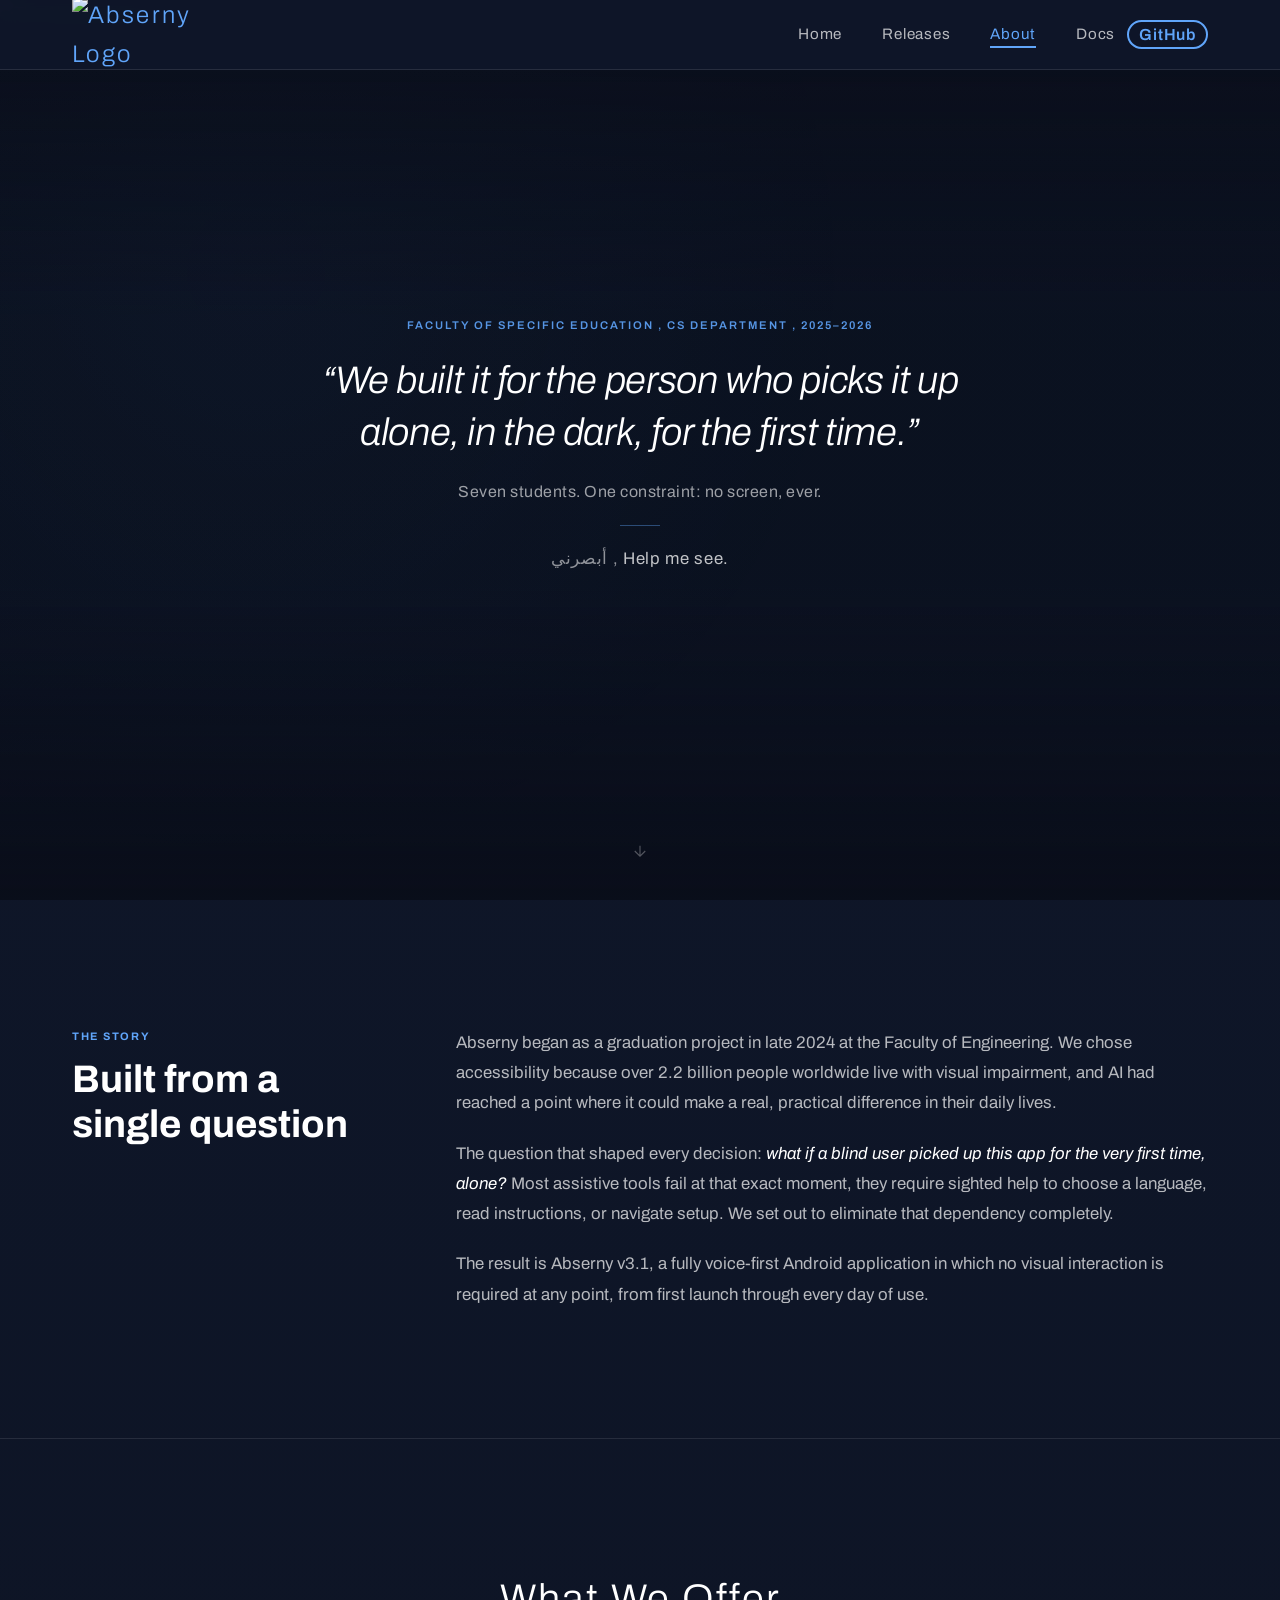
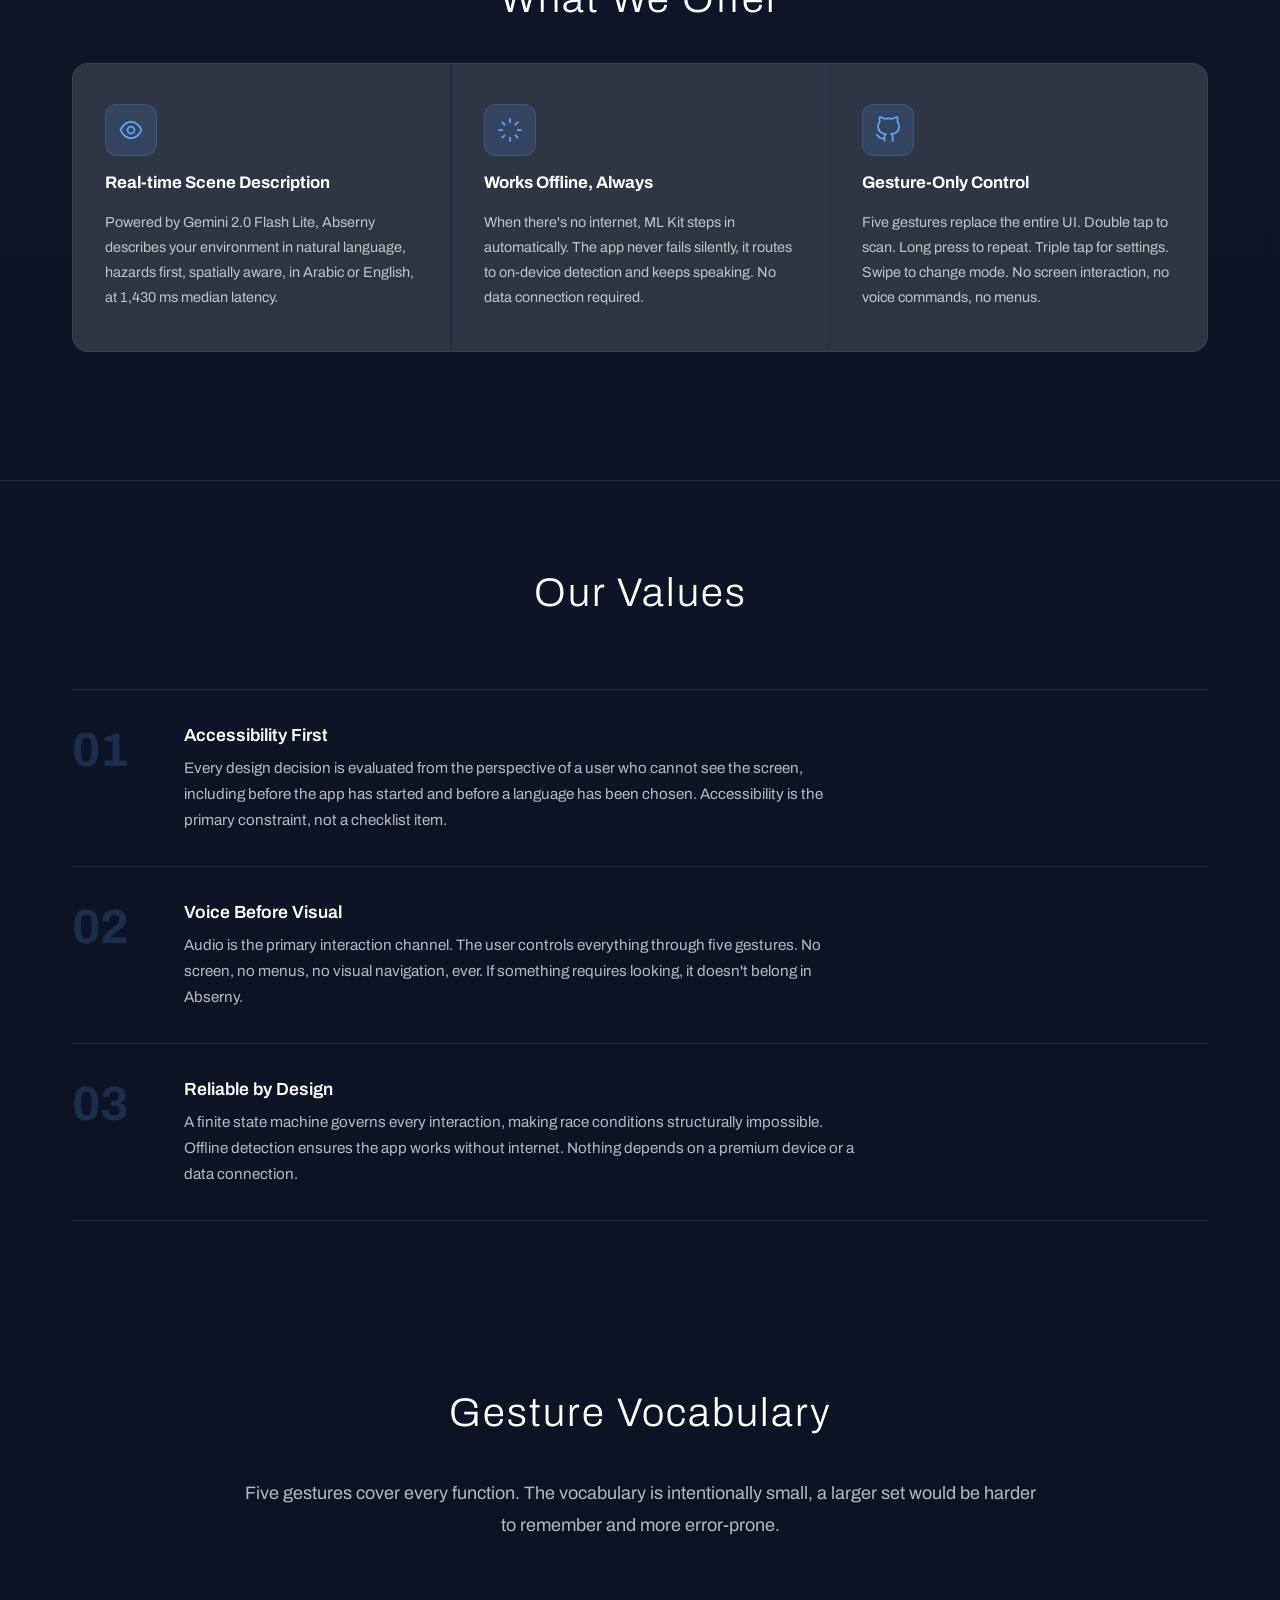
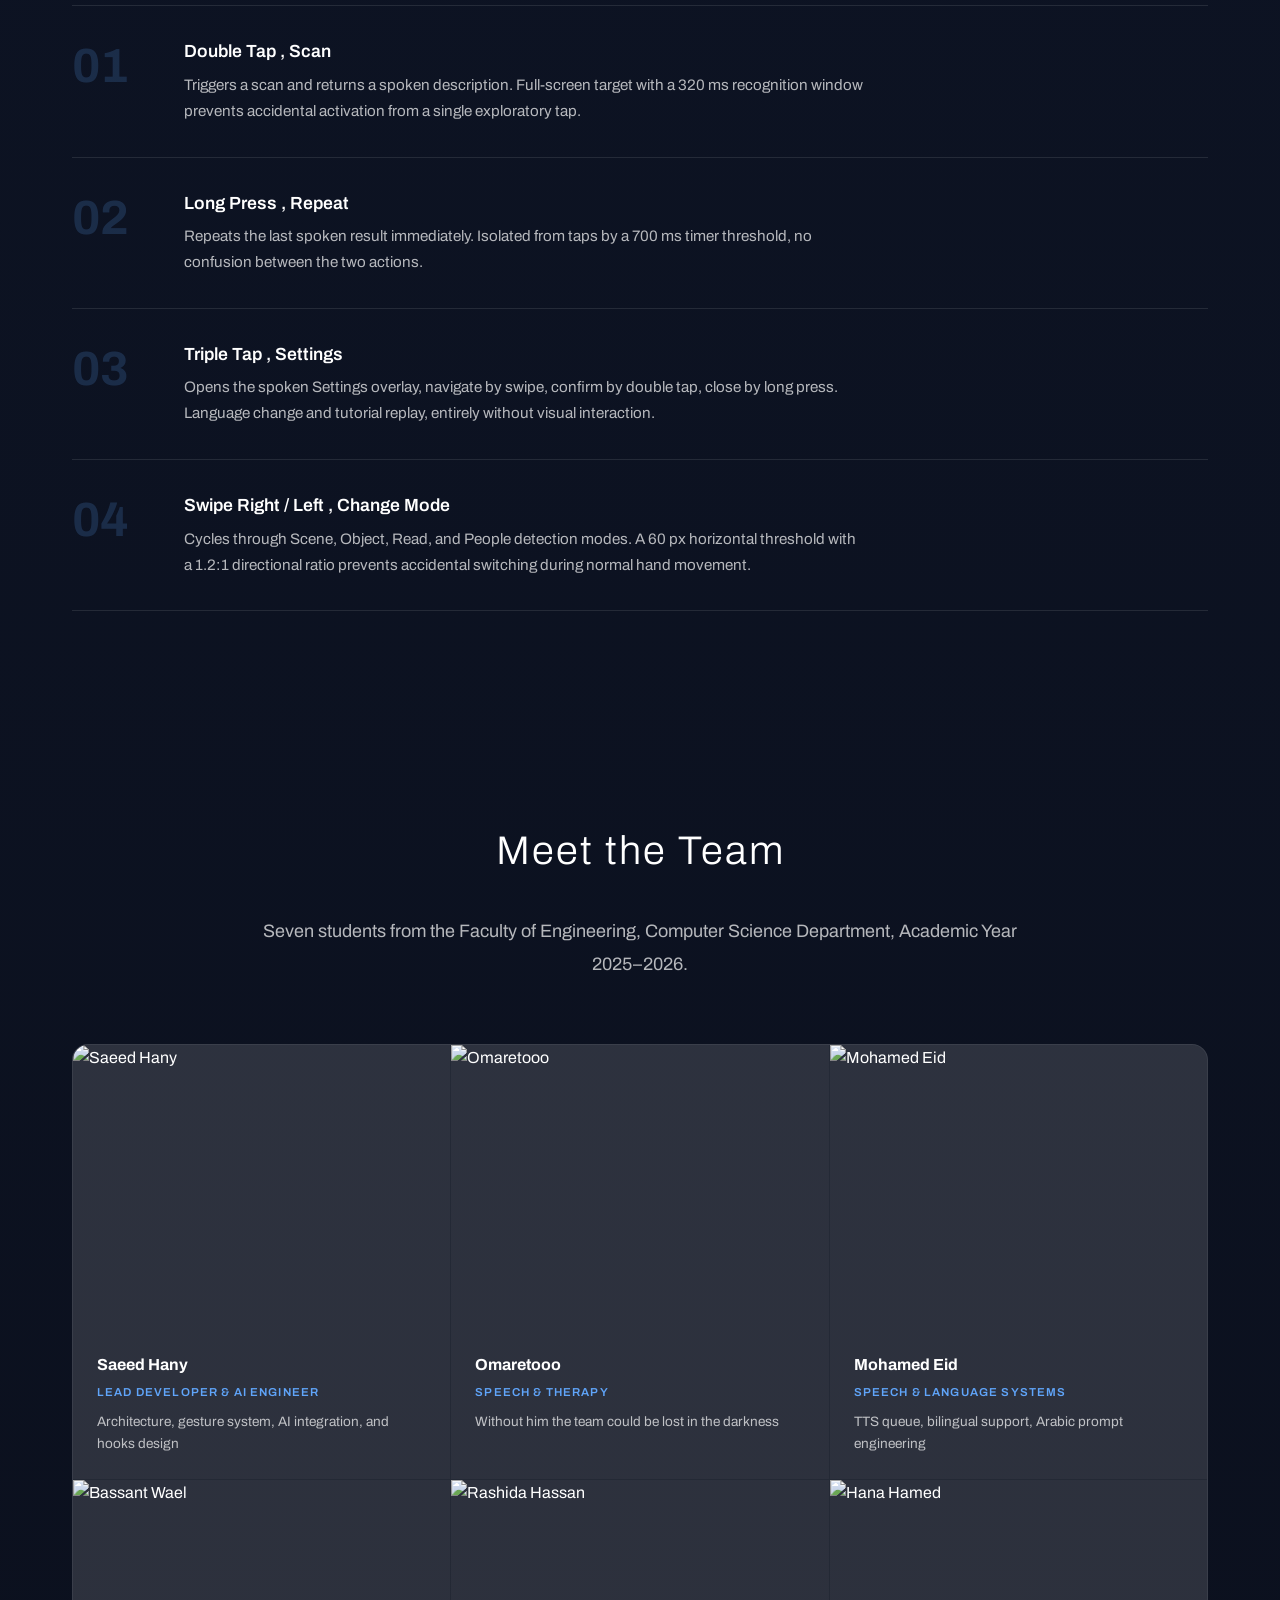
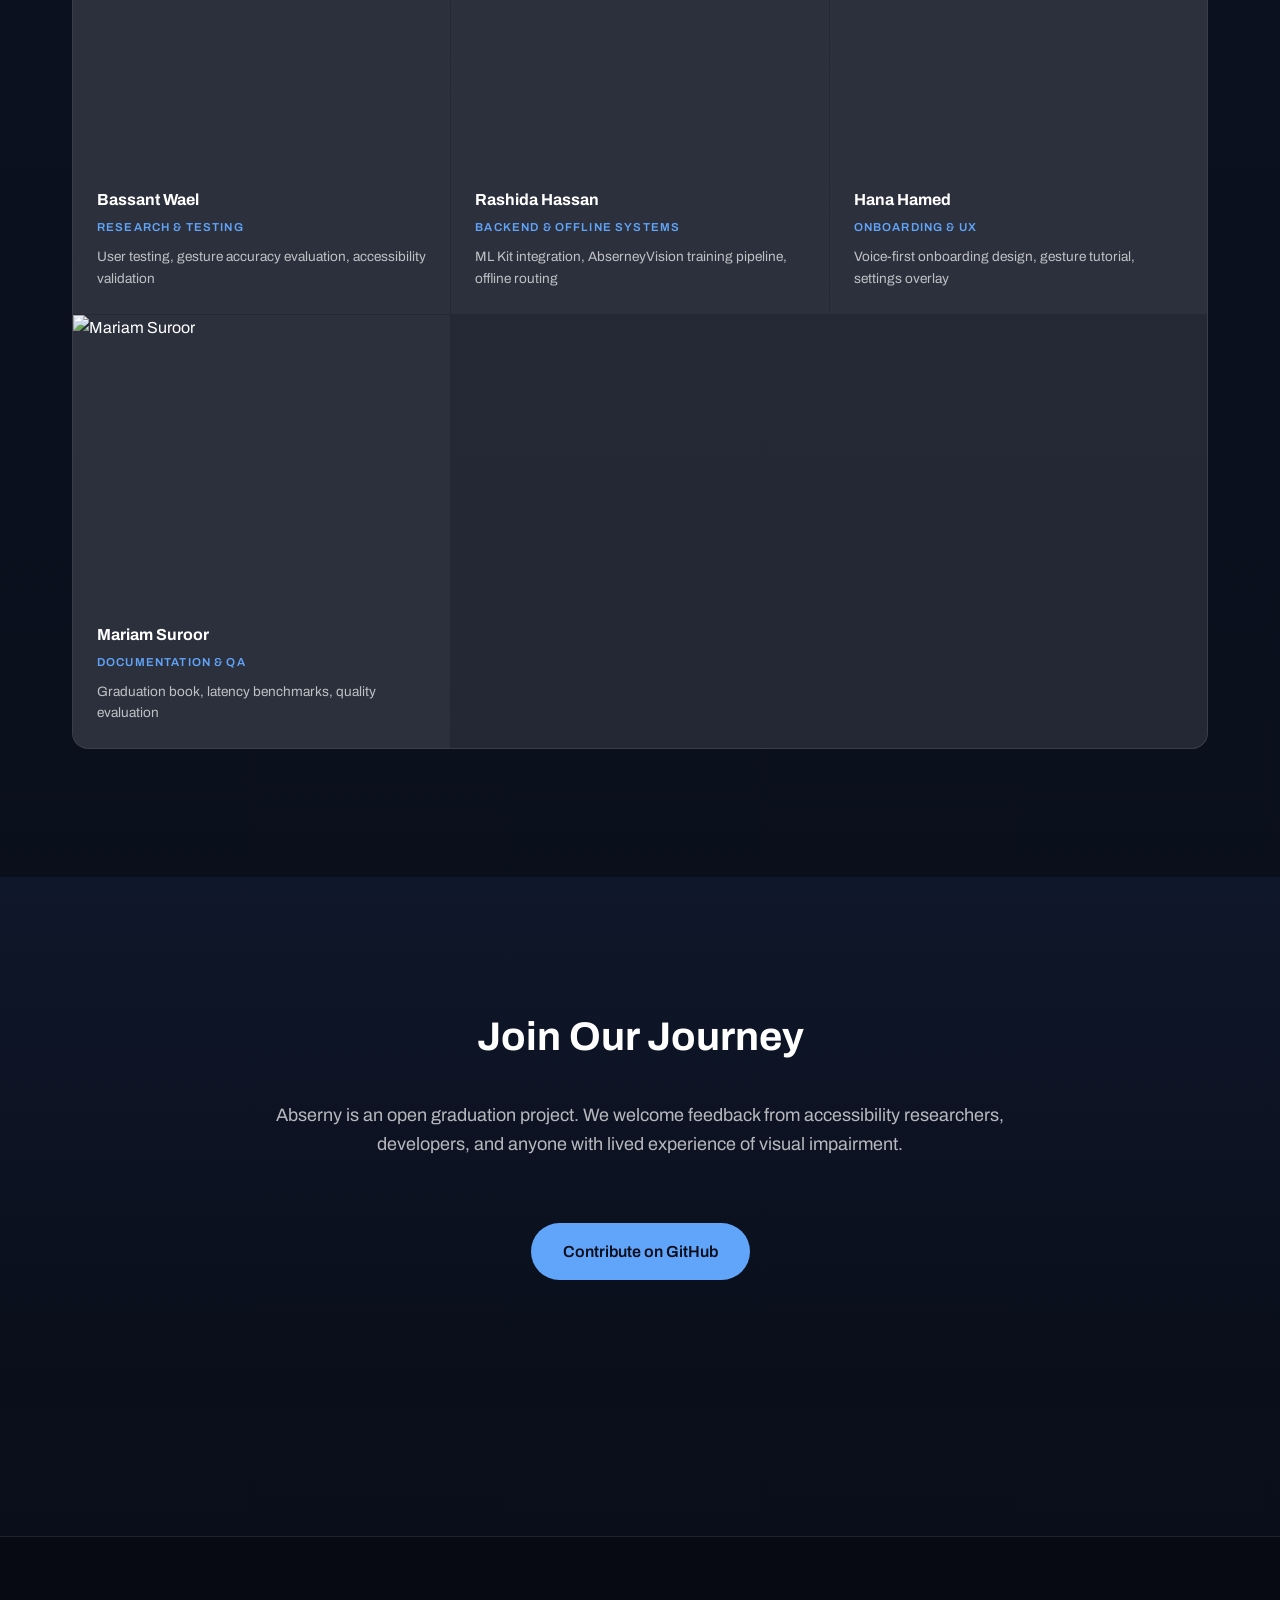
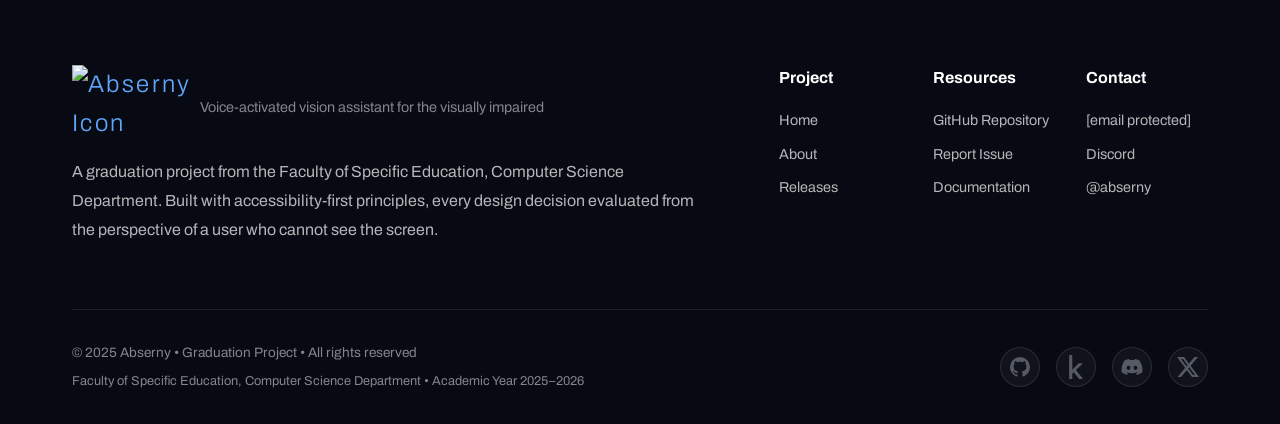
==== commit 8eb12d79: "cool" ====
--- a/about.html
+++ b/about.html
@@ -258,11 +258,17 @@
                 <div class="footer-content">
                     <div class="footer-main">
                         <div class="footer-logo">
-                            <img src="assets/images/absernyy.png" alt="Abserny Icon" width="120">
+                            <span class="logo-text">
+                                <img src="assets/images/absernyy.png" alt="Abserny Icon" width="120">
+                            </span>
                             <p class="footer-tagline">Voice-activated vision assistant for the visually impaired</p>
                         </div>
-                        <p class="footer-description">A graduation project from the Faculty of Engineering, Computer Science Department. Built with accessibility-first principles.</p>
-                    </div>
+                        <p class="footer-description">
+                            A graduation project from the Faculty of Specific Education, Computer Science Department.
+                            Built with accessibility-first principles, every design decision evaluated from the perspective of a user who cannot see the screen.
+                        </p>
+                    </div>
+
                     <div class="footer-links-grid">
                         <div class="footer-links-column">
                             <h4>Project</h4>
@@ -283,23 +289,32 @@
                         <div class="footer-links-column">
                             <h4>Contact</h4>
                             <ul>
-                                <li><a href="/cdn-cgi/l/email-protection#bbd8d4d5cfdad8cffbdad9c8dec9d5c295d8d4d6"><span class="__cf_email__" data-cfemail="7b1814150f1a180f3b1a19081e09150255181416">[email&#160;protected]</span></a></li>
+                                <li><a href="/cdn-cgi/l/email-protection#94f7fbfae0f5f7e0d4f5f6e7f1e6faedbaf7fbf9"><span class="__cf_email__" data-cfemail="0665696872676572466764756374687f2865696b">[email&#160;protected]</span></a></li>
                                 <li><a href="https://discord.gg/your-invite" target="_blank">Discord</a></li>
                                 <li><a href="https://twitter.com/abserny" target="_blank">@abserny</a></li>
                             </ul>
                         </div>
                     </div>
                 </div>
+
                 <div class="footer-bottom">
                     <p class="copyright">
                         &copy; 2025 Abserny &bull; Graduation Project &bull; All rights reserved<br>
                         <span class="credit">Faculty of Specific Education, Computer Science Department &bull; Academic Year 2025&ndash;2026</span>
                     </p>
                     <div class="social-links">
-                        <a href="https://github.com/Abserny" aria-label="GitHub"><span class="mdi--github"></span></a>
-                        <a href="https://kaggle.com/abserny" aria-label="Kaggle"><span class="cib--kaggle"></span></a>
-                        <a href="https://discord.gg/your-invite" aria-label="Discord"><span class="ic--baseline-discord"></span></a>
-                        <a href="https://twitter.com/abserny" aria-label="Twitter"><span class="line-md--twitter-x"></span></a>
+                        <a href="https://github.com/Abserny" aria-label="GitHub">
+                            <span class="mdi--github"></span>
+                        </a>
+                        <a href="https://kaggle.com/abserny" aria-label="Kaggle">
+                            <span class="cib--kaggle"></span>
+                        </a>
+                        <a href="https://discord.gg/your-invite" aria-label="Discord">
+                            <span class="ic--baseline-discord"></span>
+                        </a>
+                        <a href="https://twitter.com/abserny" aria-label="Twitter">
+                            <span class="line-md--twitter-x"></span>
+                        </a>
                     </div>
                 </div>
             </div>
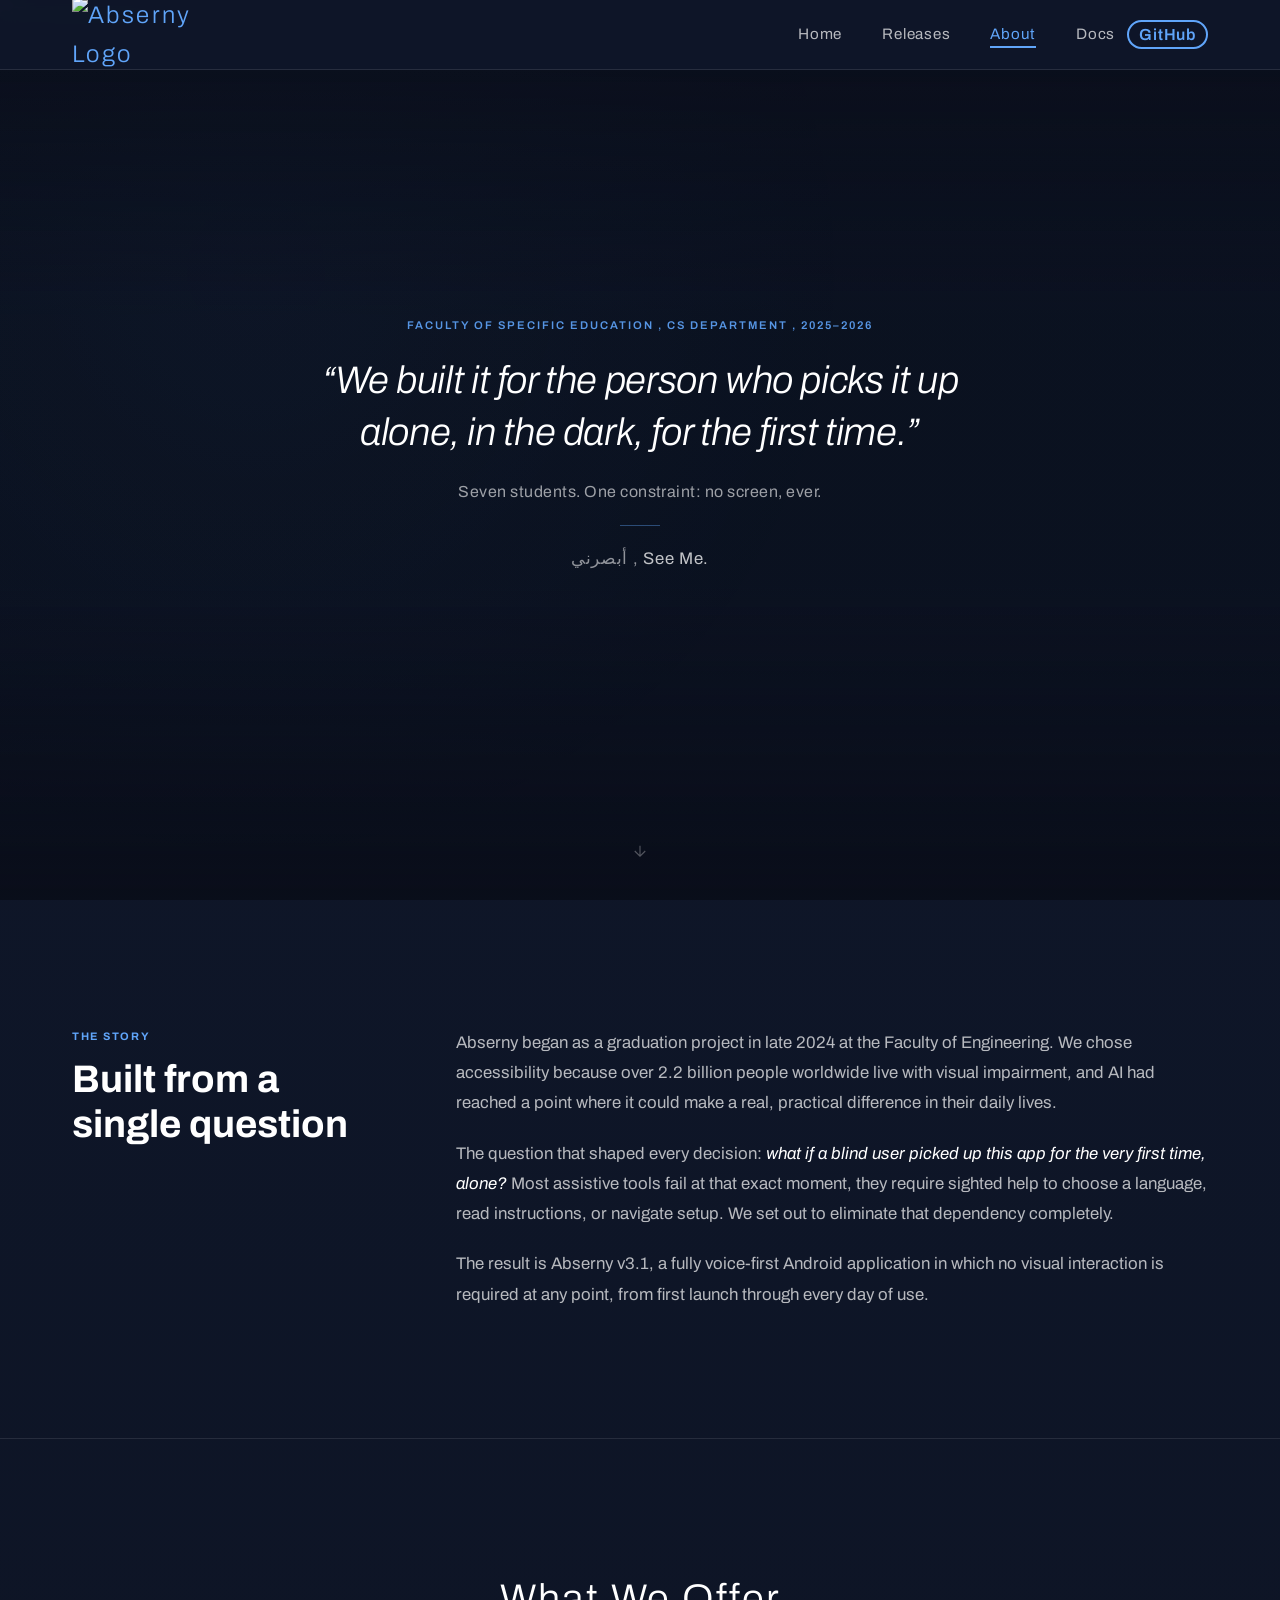
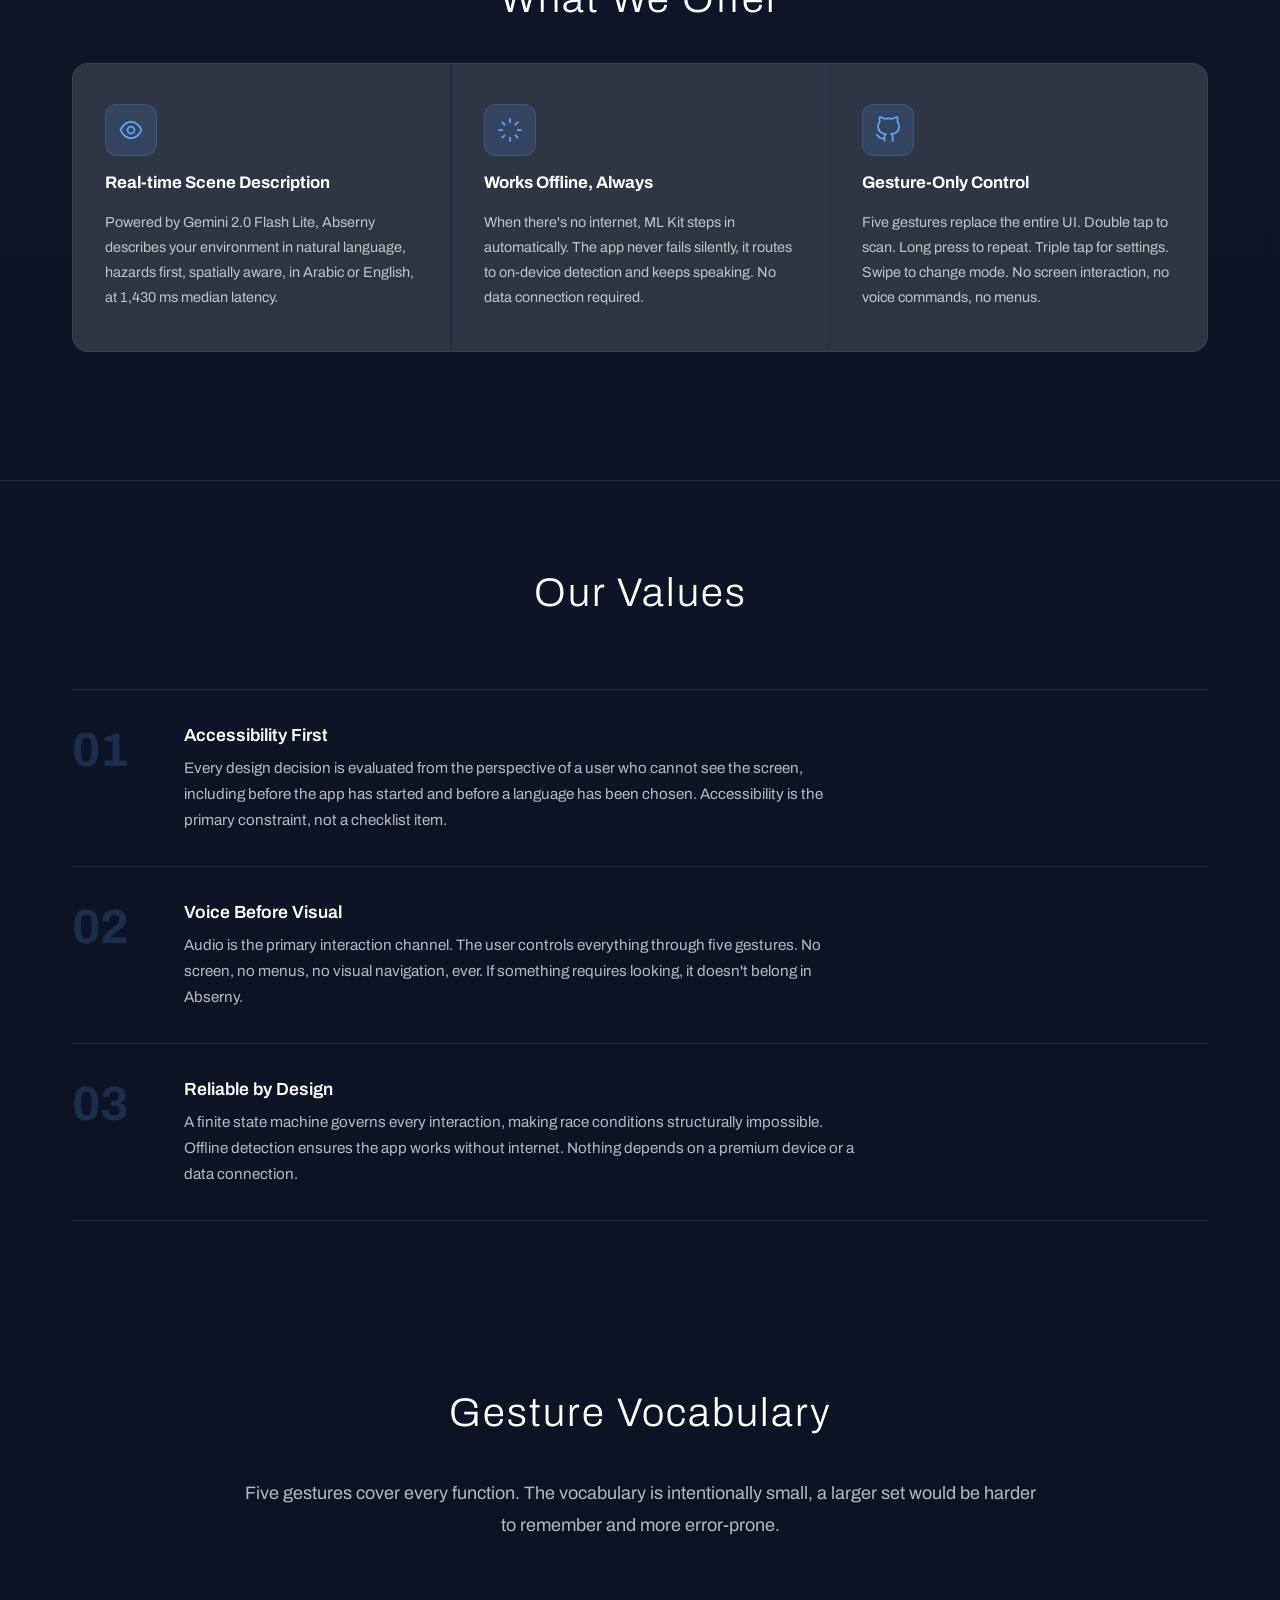
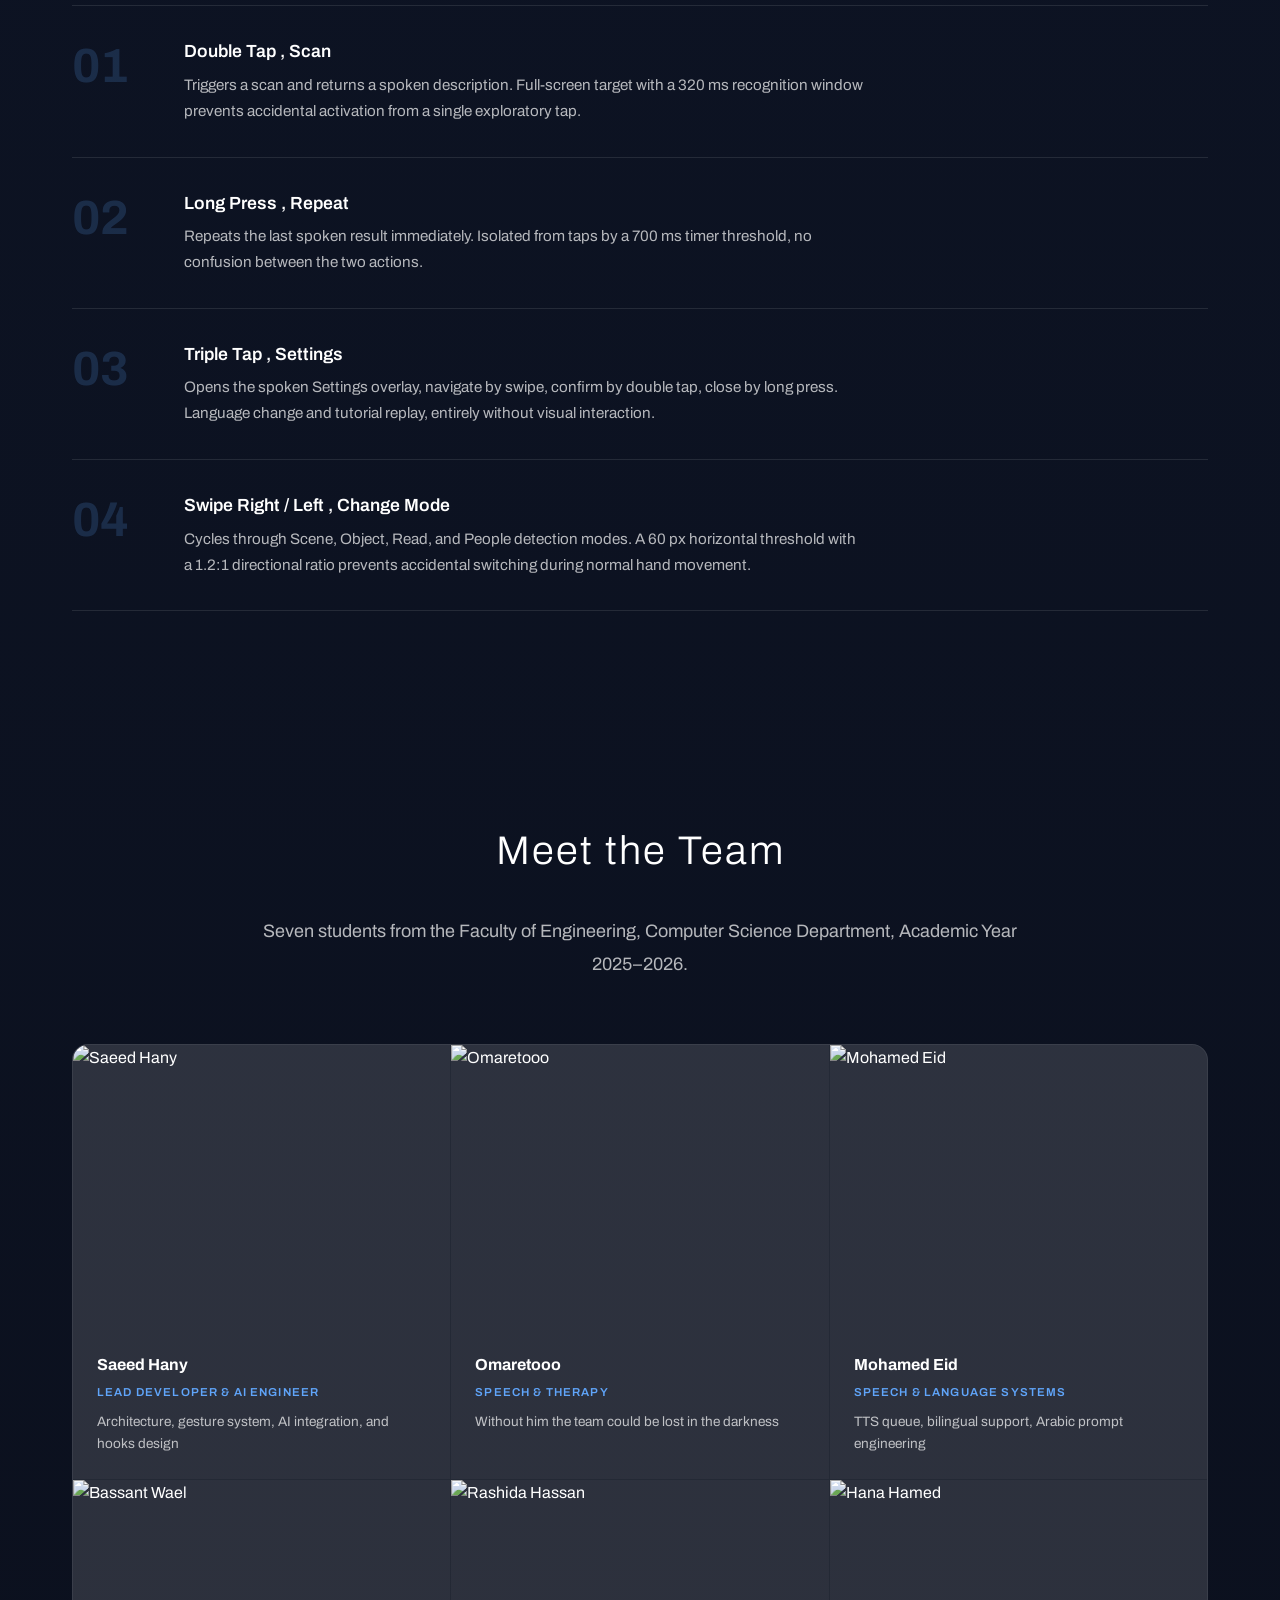
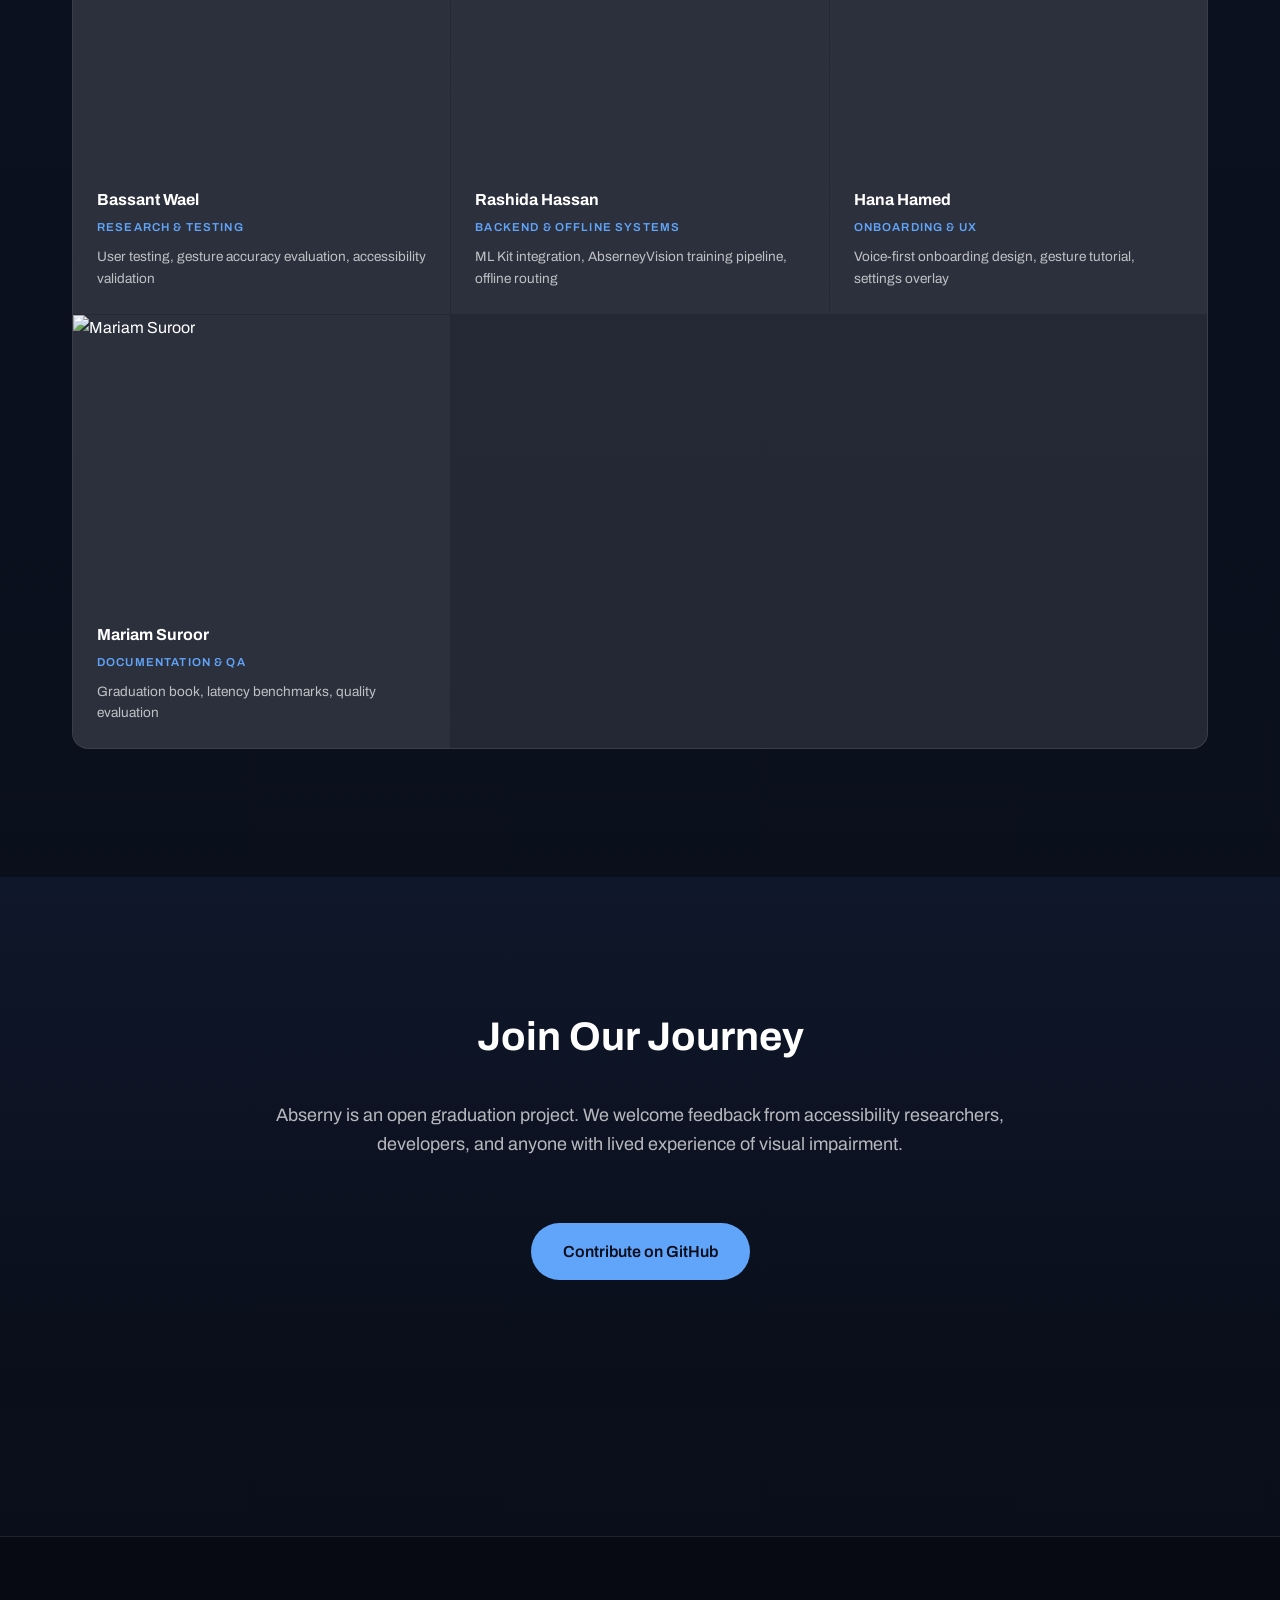
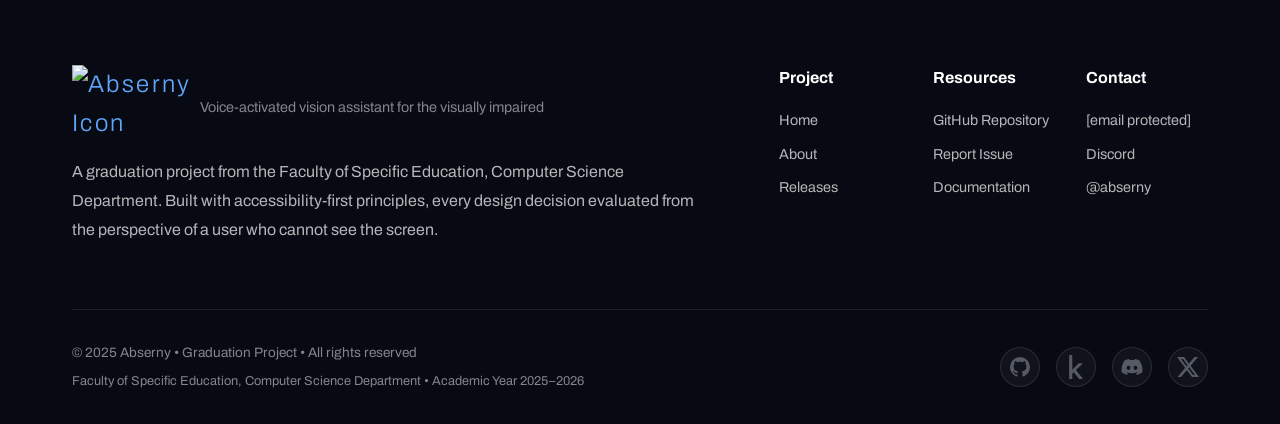
==== commit 3c6df019: "redefine" ====
--- a/about.html
+++ b/about.html
@@ -53,7 +53,7 @@
                     </blockquote>
                     <p class="tb-sub">Seven students. One constraint: no screen, ever.</p>
                     <div class="tb-divider"></div>
-                    <p class="tb-arabic">أبصرني , <em>Help me see.</em></p>
+                    <p class="tb-arabic">أبصرني , <em>See Me.</em></p>
                 </div>
 
                 <div class="tb-scroll-hint" aria-hidden="true">
